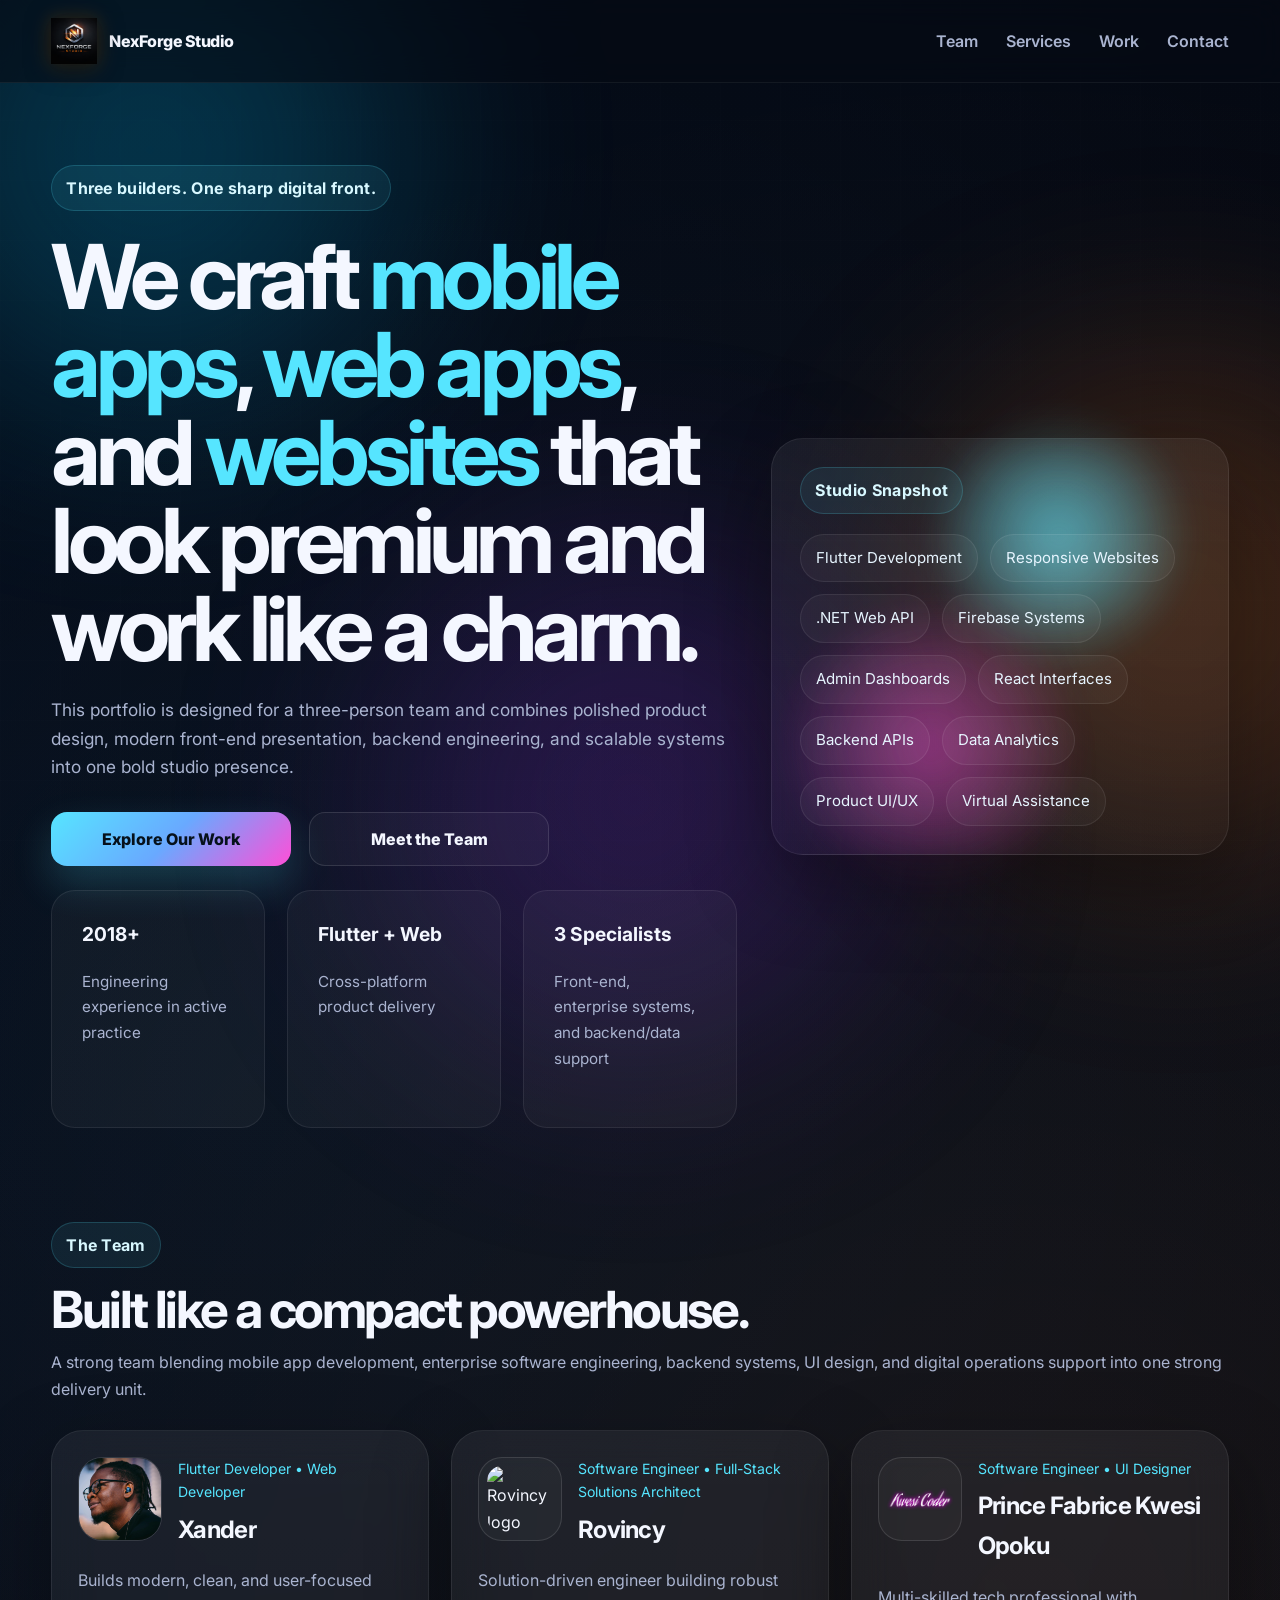
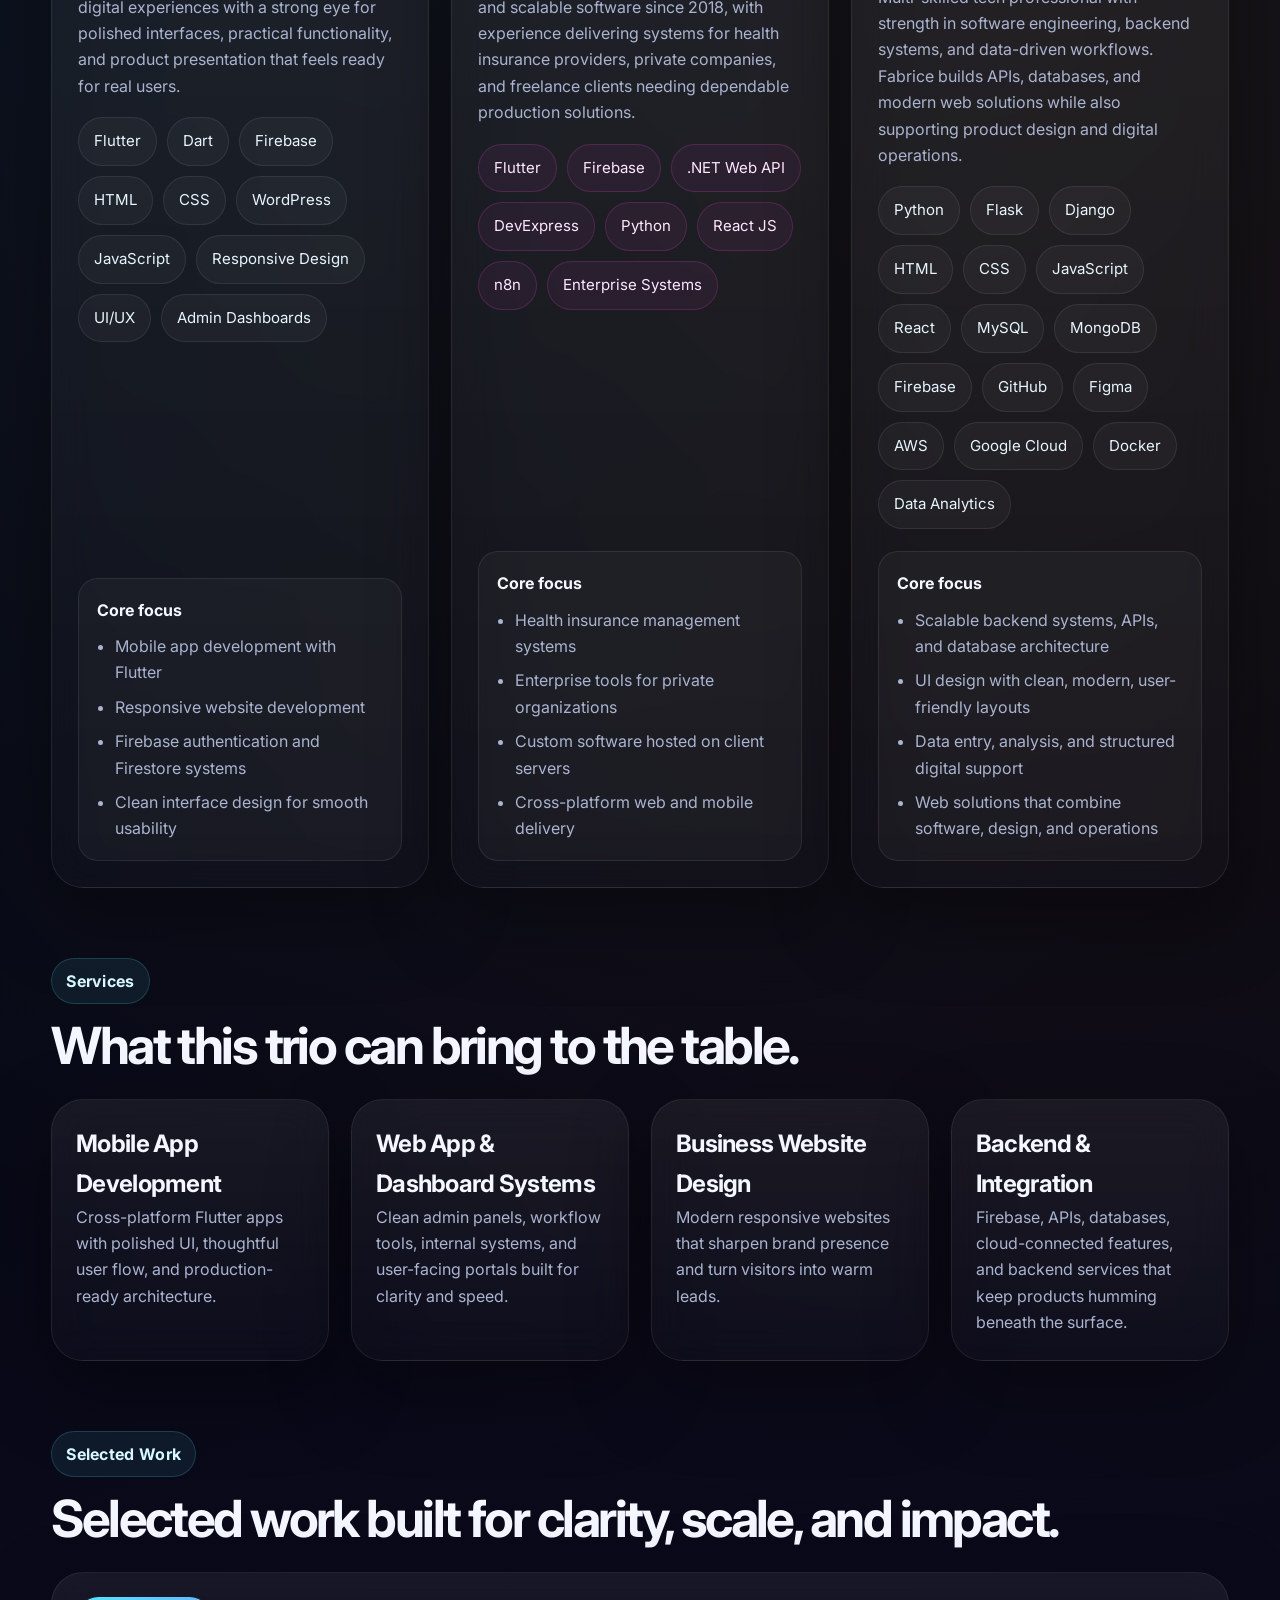
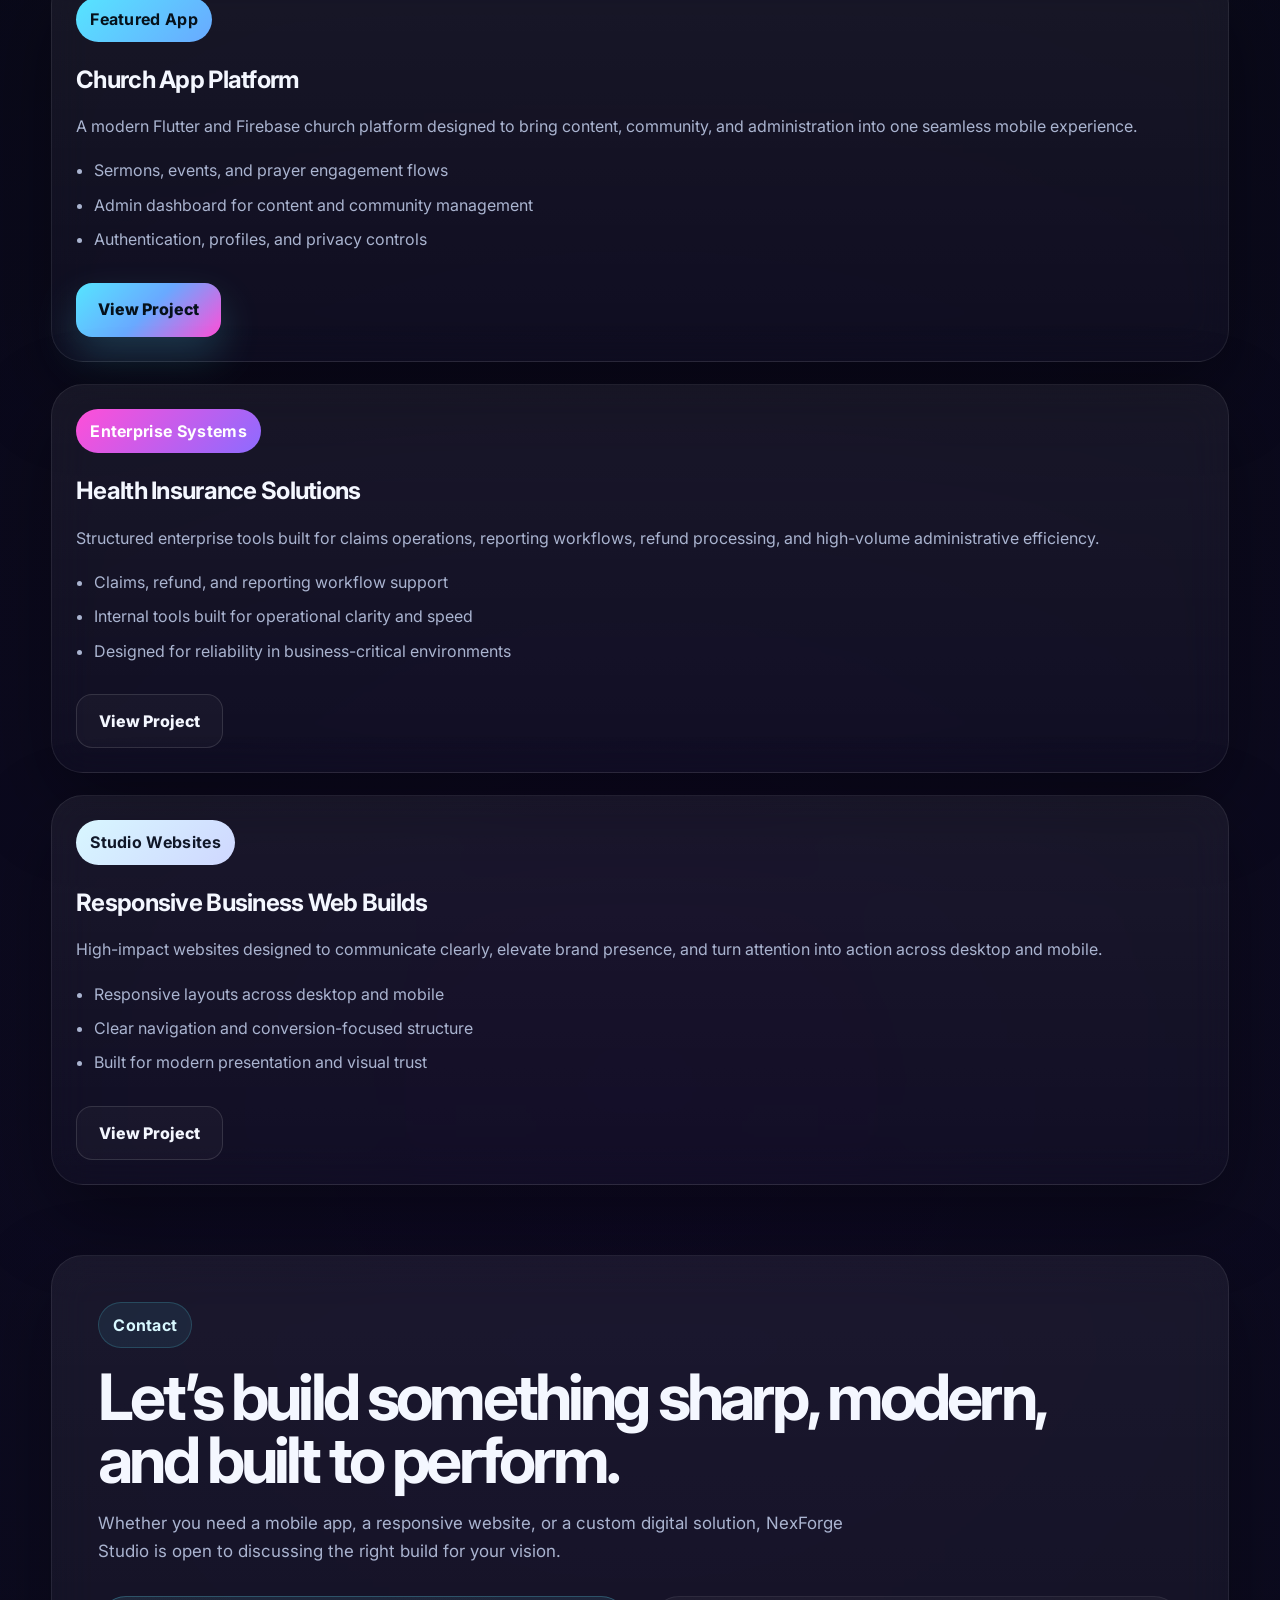
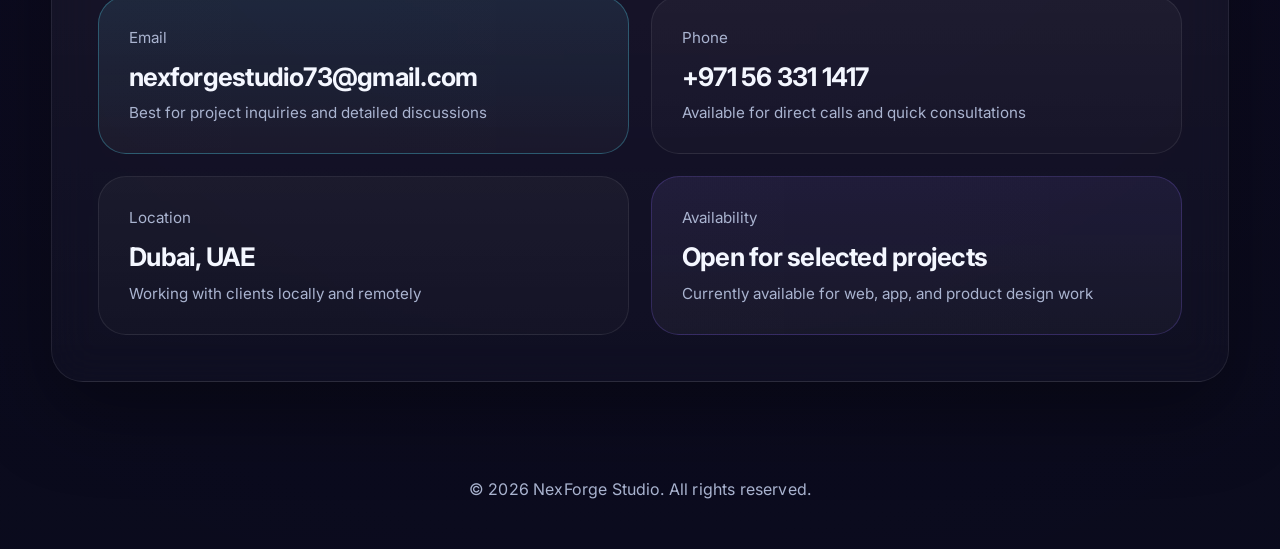
==== index.html @ 6024084e "first commit" ====
<!DOCTYPE html>
<html lang="en">
<head>
  <meta charset="UTF-8" />
  <meta name="viewport" content="width=device-width, initial-scale=1.0" />
  <title>NexForge | Digital Product Team</title>
  <link rel="preconnect" href="https://fonts.googleapis.com">
  <link rel="preconnect" href="https://fonts.gstatic.com" crossorigin>
  <link href="https://fonts.googleapis.com/css2?family=Inter:wght@400;500;600;700;800;900&display=swap" rel="stylesheet">
  <link rel="stylesheet" href="styles.css" />
</head>
<body>
  <div class="bg-orb orb-1"></div>
  <div class="bg-orb orb-2"></div>
  <div class="bg-orb orb-3"></div>
  <div class="page-noise"></div>

  <header class="site-header">
    <div class="container nav-wrap">
      <a href="index.html#top" class="brand">
        <img src="assets/logo.png" alt="NexForge Studio Logo" class="brand-logo" />
        <span class="brand-text">NexForge Studio</span>
      </a>

      <nav class="nav">
        <a href="#team">Team</a>
        <a href="#services">Services</a>
        <a href="#work">Work</a>
        <a href="#contact">Contact</a>
      </nav>
    </div>
  </header>

  <main id="top">
    <section class="hero">
      <div class="container hero-grid">
        <div class="hero-copy reveal">
          <div class="eyebrow">Three builders. One sharp digital front.</div>
          <h1>We craft <span>mobile apps</span>, <span>web apps</span>, and <span>websites</span> that look premium and work like a charm.</h1>
          <p>
            This portfolio is designed for a three-person team and combines polished product design,
            modern front-end presentation, backend engineering, and scalable systems into one bold studio presence.
          </p>

          <div class="hero-actions">
            <a href="#work" class="btn btn-primary">Explore Our Work</a>
            <a href="#team" class="btn btn-secondary">Meet the Team</a>
          </div>

          <div class="hero-stats">
            <article>
              <strong>2018+</strong>
              <span>Engineering experience in active practice</span>
            </article>
            <article>
              <strong>Flutter + Web</strong>
              <span>Cross-platform product delivery</span>
            </article>
            <article>
              <strong>3 Specialists</strong>
              <span>Front-end, enterprise systems, and backend/data support</span>
            </article>
          </div>
        </div>

        <div class="hero-visual reveal delay-1">
          <div class="orb orb-a"></div>
          <div class="orb orb-b"></div>
          <div class="hero-panel glass">
            <div class="mini-tag">Studio Snapshot</div>
            <div class="stack-tiles">
              <span>Flutter Development</span>
              <span>Responsive Websites</span>
              <span>.NET Web API</span>
              <span>Firebase Systems</span>
              <span>Admin Dashboards</span>
              <span>React Interfaces</span>
              <span>Backend APIs</span>
              <span>Data Analytics</span>
              <span>Product UI/UX</span>
              <span>Virtual Assistance</span>
            </div>
          </div>
        </div>
      </div>
    </section>

    <section class="team-section" id="team">
      <div class="container section-head reveal">
        <div class="section-kicker">The Team</div>
        <h2>Built like a compact powerhouse.</h2>
        <p>
          A strong team blending mobile app development, enterprise software engineering,
          backend systems, UI design, and digital operations support into one strong delivery unit.
        </p>
      </div>

      <div class="container team-grid">
        <article class="member-card glass reveal">
          <div class="member-top">
            <img src="assets/xander.jpeg" alt="Xander" class="member-photo" />
            <div class="member-heading">
              <p class="member-role">Flutter Developer • Web Developer</p>
              <h3>Xander</h3>
            </div>
          </div>

          <p class="member-bio">
            Builds modern, clean, and user-focused digital experiences with a strong eye for polished interfaces,
            practical functionality, and product presentation that feels ready for real users.
          </p>

          <div class="skill-list">
            <span>Flutter</span>
            <span>Dart</span>
            <span>Firebase</span>
            <span>HTML</span>
            <span>CSS</span>
            <span>WordPress</span>
            <span>JavaScript</span>
            <span>Responsive Design</span>
            <span>UI/UX</span>
            <span>Admin Dashboards</span>
          </div>

          <div class="member-focus">
            <strong>Core focus</strong>
            <ul>
              <li>Mobile app development with Flutter</li>
              <li>Responsive website development</li>
              <li>Firebase authentication and Firestore systems</li>
              <li>Clean interface design for smooth usability</li>
            </ul>
          </div>
        </article>

        <article class="member-card glass reveal delay-1">
          <div class="member-top">
            <img src="assets/rovincy-logo.png" alt="Rovincy logo" class="member-photo member-logo" />
            <div class="member-heading">
              <p class="member-role">Software Engineer • Full-Stack Solutions Architect</p>
              <h3>Rovincy</h3>
            </div>
          </div>

          <p class="member-bio">
            Solution-driven engineer building robust and scalable software since 2018, with experience delivering systems
            for health insurance providers, private companies, and freelance clients needing dependable production solutions.
          </p>

          <div class="skill-list accent-two">
            <span>Flutter</span>
            <span>Firebase</span>
            <span>.NET Web API</span>
            <span>DevExpress</span>
            <span>Python</span>
            <span>React JS</span>
            <span>n8n</span>
            <span>Enterprise Systems</span>
          </div>

          <div class="member-focus">
            <strong>Core focus</strong>
            <ul>
              <li>Health insurance management systems</li>
              <li>Enterprise tools for private organizations</li>
              <li>Custom software hosted on client servers</li>
              <li>Cross-platform web and mobile delivery</li>
            </ul>
          </div>
        </article>

        <article class="member-card glass reveal delay-2">
          <div class="member-top">
            <img src="assets/fabrice-logo.png" alt="KwesiCoder logo" class="member-photo member-logo" />
            <div class="member-heading">
              <p class="member-role">Software Engineer • UI Designer</p>
              <h3>Prince Fabrice Kwesi Opoku</h3>
            </div>
          </div>

          <p class="member-bio">
            Multi-skilled tech professional with strength in software engineering, backend systems, and data-driven workflows.
            Fabrice builds APIs, databases, and modern web solutions while also supporting product design and digital operations.
          </p>

          <div class="skill-list">
            <span>Python</span>
            <span>Flask</span>
            <span>Django</span>
            <span>HTML</span>
            <span>CSS</span>
            <span>JavaScript</span>
            <span>React</span>
            <span>MySQL</span>
            <span>MongoDB</span>
            <span>Firebase</span>
            <span>GitHub</span>
            <span>Figma</span>
            <span>AWS</span>
            <span>Google Cloud</span>
            <span>Docker</span>
            <span>Data Analytics</span>
          </div>

          <div class="member-focus">
            <strong>Core focus</strong>
            <ul>
              <li>Scalable backend systems, APIs, and database architecture</li>
              <li>UI design with clean, modern, user-friendly layouts</li>
              <li>Data entry, analysis, and structured digital support</li>
              <li>Web solutions that combine software, design, and operations</li>
            </ul>
          </div>
        </article>
      </div>
    </section>

    <section class="services-section" id="services">
      <div class="container section-head reveal">
        <div class="section-kicker">Services</div>
        <h2>What this trio can bring to the table.</h2>
      </div>

      <div class="container services-grid">
        <article class="service-card glass reveal">
          <h3>Mobile App Development</h3>
          <p>Cross-platform Flutter apps with polished UI, thoughtful user flow, and production-ready architecture.</p>
        </article>

        <article class="service-card glass reveal delay-1">
          <h3>Web App & Dashboard Systems</h3>
          <p>Clean admin panels, workflow tools, internal systems, and user-facing portals built for clarity and speed.</p>
        </article>

        <article class="service-card glass reveal delay-2">
          <h3>Business Website Design</h3>
          <p>Modern responsive websites that sharpen brand presence and turn visitors into warm leads.</p>
        </article>

        <article class="service-card glass reveal">
          <h3>Backend & Integration</h3>
          <p>Firebase, APIs, databases, cloud-connected features, and backend services that keep products humming beneath the surface.</p>
        </article>
      </div>
    </section>

    <section class="work-section" id="work">
      <div class="container section-head reveal">
        <div class="section-kicker">Selected Work</div>
        <h2>Selected work built for clarity, scale, and impact.</h2>
      </div>

      <div class="container work-grid">
        <article class="project-card glass reveal">
          <div class="project-badge">Featured App</div>
          <h3>Church App Platform</h3>
          <p>
            A modern Flutter and Firebase church platform designed to bring content, community,
            and administration into one seamless mobile experience.
          </p>
          <ul>
            <li>Sermons, events, and prayer engagement flows</li>
            <li>Admin dashboard for content and community management</li>
            <li>Authentication, profiles, and privacy controls</li>
          </ul>

          <div class="project-actions">
            <a href="church-app.html" class="btn btn-primary">View Project</a>
          </div>
        </article>

        <article class="project-card glass reveal delay-1">
          <div class="project-badge alt">Enterprise Systems</div>
          <h3>Health Insurance Solutions</h3>
          <p>
            Structured enterprise tools built for claims operations, reporting workflows,
            refund processing, and high-volume administrative efficiency.
          </p>
          <ul>
            <li>Claims, refund, and reporting workflow support</li>
            <li>Internal tools built for operational clarity and speed</li>
            <li>Designed for reliability in business-critical environments</li>
          </ul>

          <div class="project-actions">
            <a href="enterprise-systems.html" class="btn btn-secondary">View Project</a>
          </div>
        </article>

        <article class="project-card glass reveal delay-2">
          <div class="project-badge soft">Studio Websites</div>
          <h3>Responsive Business Web Builds</h3>
          <p>
            High-impact websites designed to communicate clearly, elevate brand presence,
            and turn attention into action across desktop and mobile.
          </p>
          <ul>
            <li>Responsive layouts across desktop and mobile</li>
            <li>Clear navigation and conversion-focused structure</li>
            <li>Built for modern presentation and visual trust</li>
          </ul>

          <div class="project-actions">
            <a href="studio-websites.html" class="btn btn-secondary">View Project</a>
          </div>
        </article>
      </div>
    </section>

    <section class="contact-section" id="contact">
      <div class="container contact-shell glass reveal">
        <div class="contact-intro">
          <div class="section-kicker">Contact</div>
          <h2>Let’s build something sharp, modern, and built to perform.</h2>
          <p class="contact-lead">
            Whether you need a mobile app, a responsive website, or a custom digital solution,
            NexForge Studio is open to discussing the right build for your vision.
          </p>
        </div>

        <div class="contact-grid refined-contact-grid">
          <a href="mailto:nexforgestudio73@gmail.com" class="contact-card featured-contact">
            <span class="contact-label">Email</span>
            <strong>nexforgestudio73@gmail.com</strong>
            <small>Best for project inquiries and detailed discussions</small>
          </a>

          <a href="tel:+971563311417" class="contact-card">
            <span class="contact-label">Phone</span>
            <strong>+971 56 331 1417</strong>
            <small>Available for direct calls and quick consultations</small>
          </a>

          <div class="contact-card">
            <span class="contact-label">Location</span>
            <strong>Dubai, UAE</strong>
            <small>Working with clients locally and remotely</small>
          </div>

          <div class="contact-card availability-card">
            <span class="contact-label">Availability</span>
            <strong>Open for selected projects</strong>
            <small>Currently available for web, app, and product design work</small>
          </div>
        </div>
      </div>
    </section>
  </main>

  <footer class="site-footer">
    <div class="container footer-inner">
      <p>© 2026 NexForge Studio. All rights reserved.</p>
    </div>
  </footer>
</body>
</html>
---- styles.css ----
:root {
  --bg: #070b17;
  --bg-2: #0b1020;
  --text: #f4f7ff;
  --muted: #aab4d0;
  --line: rgba(255, 255, 255, 0.08);
  --glass: rgba(13, 19, 38, 0.62);
  --glass-strong: rgba(8, 13, 27, 0.84);
  --cyan: #56e5ff;
  --blue: #69a9ff;
  --violet: #8d6bff;
  --pink: #ff4fd8;
  --lime: #c9ff75;
  --shadow: 0 30px 80px rgba(0, 0, 0, 0.35);
  --radius-xl: 32px;
  --radius-lg: 24px;
  --radius-md: 18px;
  --max-width: 1200px;
}

* {
  box-sizing: border-box;
  margin: 0;
  padding: 0;
}

html {
  scroll-behavior: smooth;
}

body {
  font-family: "Inter", sans-serif;
  color: var(--text);
  background:
    radial-gradient(circle at 20% 20%, rgba(0, 140, 255, 0.08), transparent 40%),
    radial-gradient(circle at 80% 30%, rgba(255, 120, 0, 0.08), transparent 40%),
    radial-gradient(circle at 50% 80%, rgba(140, 0, 255, 0.06), transparent 50%),
    radial-gradient(circle at 15% 20%, rgba(86, 229, 255, 0.12), transparent 0 24%),
    radial-gradient(circle at 85% 10%, rgba(141, 107, 255, 0.14), transparent 0 22%),
    radial-gradient(circle at 70% 60%, rgba(255, 79, 216, 0.08), transparent 0 20%),
    linear-gradient(180deg, #05070f 0%, #070b17 100%);
  line-height: 1.65;
  overflow-x: hidden;
  position: relative;
}

body::before {
  content: "";
  position: fixed;
  inset: 0;
  background-image:
    linear-gradient(rgba(255,255,255,0.025) 1px, transparent 1px),
    linear-gradient(90deg, rgba(255,255,255,0.025) 1px, transparent 1px);
  background-size: 60px 60px;
  pointer-events: none;
  z-index: -3;
  opacity: 0.35;
}

.bg-orb {
  position: fixed;
  width: 500px;
  height: 500px;
  border-radius: 50%;
  filter: blur(120px);
  opacity: 0.22;
  z-index: -2;
  pointer-events: none;
  animation: floatOrb 12s ease-in-out infinite;
}

.orb-1 {
  top: -100px;
  left: -100px;
  background: #00c6ff;
}

.orb-2 {
  top: 40%;
  right: -150px;
  background: #ff7a18;
  animation-delay: 2s;
}

.orb-3 {
  bottom: -150px;
  left: 30%;
  background: #8a2be2;
  animation-delay: 4s;
}

.page-noise {
  position: fixed;
  inset: 0;
  pointer-events: none;
  opacity: 0.04;
  background-image:
    linear-gradient(rgba(255,255,255,0.06) 1px, transparent 1px),
    linear-gradient(90deg, rgba(255,255,255,0.04) 1px, transparent 1px);
  background-size: 110px 110px;
  mask-image: radial-gradient(circle at center, black 45%, transparent 100%);
  z-index: -1;
}

img {
  max-width: 100%;
  display: block;
}

a {
  color: inherit;
  text-decoration: none;
}

.container {
  width: min(92%, var(--max-width));
  margin: 0 auto;
}

.glass {
  background: linear-gradient(180deg, rgba(255,255,255,0.06), rgba(255,255,255,0.02));
  border: 1px solid var(--line);
  box-shadow: var(--shadow);
  backdrop-filter: blur(20px);
}

.site-header {
  position: sticky;
  top: 0;
  z-index: 100;
  background: rgba(6, 10, 20, 0.6);
  backdrop-filter: blur(16px);
  border-bottom: 1px solid rgba(255,255,255,0.06);
}

.nav-wrap {
  min-height: 82px;
  display: flex;
  align-items: center;
  justify-content: space-between;
  gap: 20px;
}

.brand {
  display: inline-flex;
  align-items: center;
  gap: 12px;
  font-weight: 800;
  letter-spacing: -0.03em;
}

.brand-logo {
  height: 46px;
  width: auto;
  object-fit: contain;
  filter:
    drop-shadow(0 4px 12px rgba(0,0,0,0.5))
    drop-shadow(0 0 8px rgba(255,140,0,0.2));
  flex-shrink: 0;
}

.brand-text {
  font-size: 1rem;
}

.nav {
  display: flex;
  gap: 28px;
  flex-wrap: wrap;
}

.nav a {
  color: var(--muted);
  font-weight: 600;
  transition: color 0.25s ease, transform 0.25s ease;
}

.nav a:hover {
  color: var(--text);
  transform: translateY(-2px);
}

.hero {
  padding: 82px 0 50px;
}

.hero-grid {
  display: grid;
  grid-template-columns: 1.2fr 0.8fr;
  gap: 34px;
  align-items: center;
}

.eyebrow,
.section-kicker,
.mini-tag,
.project-badge {
  display: inline-flex;
  align-items: center;
  gap: 10px;
  padding: 9px 14px;
  border-radius: 999px;
  font-weight: 700;
  letter-spacing: 0.02em;
}

.eyebrow,
.section-kicker,
.mini-tag {
  color: #d8f8ff;
  background: rgba(86, 229, 255, 0.08);
  border: 1px solid rgba(86, 229, 255, 0.18);
}

.hero-copy h1,
.project-page-copy h1 {
  font-size: clamp(3rem, 7vw, 6rem);
  line-height: 0.98;
  letter-spacing: -0.06em;
  margin: 22px 0 24px;
  max-width: 820px;
}

.hero-copy h1 span {
  color: var(--cyan);
}

.hero-copy p,
.section-head p,
.member-bio,
.service-card p,
.project-card p,
.contact-shell p,
.project-page-copy p {
  color: var(--muted);
}

.hero-copy p {
  max-width: 710px;
  font-size: 1.08rem;
}

.hero-actions,
.project-page-actions,
.project-actions {
  display: flex;
  gap: 14px;
  flex-wrap: wrap;
  margin: 30px 0 0;
}

.hero-actions {
  gap: 18px;
  margin: 30px 0 24px;
  align-items: center;
}

.hero-actions .btn {
  min-width: 240px;
}

.btn {
  display: inline-flex;
  align-items: center;
  justify-content: center;
  min-height: 54px;
  padding: 0 22px;
  border-radius: 16px;
  font-weight: 800;
  transition: transform 0.25s ease, box-shadow 0.25s ease, border-color 0.25s ease;
}

.btn:hover {
  transform: translateY(-3px);
}

.btn-primary {
  color: #06111b;
  background: linear-gradient(135deg, var(--cyan), var(--blue), var(--pink));
  box-shadow: 0 18px 40px rgba(86, 229, 255, 0.2);
}

.btn-secondary {
  border: 1px solid rgba(255,255,255,0.12);
  background: rgba(255,255,255,0.03);
}

.hero-stats {
  display: grid;
  grid-template-columns: repeat(3, minmax(0, 1fr));
  gap: 22px;
  margin-top: 0;
  max-width: 1020px;
}

.hero-stats article {
  min-height: 238px;
  padding: 28px 30px;
  border-radius: var(--radius-lg);
  background: rgba(255,255,255,0.035);
  border: 1px solid rgba(255,255,255,0.08);
  display: flex;
  flex-direction: column;
  justify-content: flex-start;
}

.hero-stats strong {
  display: block;
  font-size: 1.2rem;
  margin-bottom: 18px;
}

.hero-stats span {
  color: var(--muted);
  font-size: 0.95rem;
  line-height: 1.7;
  max-width: 18ch;
}

.hero-visual {
  position: relative;
  min-height: 520px;
  display: grid;
  align-items: center;
}

.hero-panel {
  position: relative;
  z-index: 2;
  border-radius: var(--radius-xl);
  padding: 28px;
}

.stack-tiles {
  display: flex;
  flex-wrap: wrap;
  gap: 12px;
  margin-top: 20px;
}

.stack-tiles span,
.skill-list span {
  padding: 11px 15px;
  border-radius: 999px;
  border: 1px solid rgba(255,255,255,0.08);
  background: rgba(255,255,255,0.04);
  color: #e7f5ff;
  font-size: 0.94rem;
}

.orb {
  position: absolute;
  border-radius: 50%;
  filter: blur(14px);
}

.orb-a {
  width: 260px;
  height: 260px;
  background: radial-gradient(circle, rgba(86,229,255,0.42), transparent 70%);
  top: 20px;
  right: 40px;
}

.orb-b {
  width: 300px;
  height: 300px;
  background: radial-gradient(circle, rgba(255,79,216,0.28), transparent 70%);
  bottom: 10px;
  left: 10px;
}

section {
  padding: 44px 0 26px;
}

.section-head {
  margin-bottom: 28px;
}

.section-head h2,
.contact-shell h2 {
  font-size: clamp(2rem, 4vw, 3.3rem);
  line-height: 1;
  letter-spacing: -0.05em;
  margin: 16px 0 14px;
}

.team-grid,
.services-grid,
.work-grid {
  display: grid;
  gap: 22px;
}

.team-grid {
  grid-template-columns: repeat(3, minmax(0, 1fr));
  align-items: stretch;
}

.member-card,
.service-card,
.project-card,
.contact-shell {
  border-radius: var(--radius-xl);
}

.member-card {
  padding: 26px;
  display: flex;
  flex-direction: column;
  height: 100%;
  min-height: 760px;
}

.member-top {
  display: flex;
  align-items: flex-start;
  gap: 16px;
  margin-bottom: 18px;
}

.member-heading {
  min-width: 0;
}

.member-photo {
  width: 84px;
  height: 84px;
  border-radius: 24px;
  object-fit: cover;
  border: 1px solid rgba(255,255,255,0.12);
  flex-shrink: 0;
}

.member-logo {
  background: rgba(255,255,255,0.03);
  padding: 8px;
  object-fit: contain;
}

.member-role {
  color: var(--cyan);
  font-size: 0.88rem;
  margin-bottom: 6px;
}

.member-card h3,
.service-card h3,
.project-card h3 {
  font-size: 1.5rem;
  letter-spacing: -0.03em;
}

.member-bio {
  color: var(--muted);
  margin-bottom: 18px;
}

.skill-list {
  display: flex;
  flex-wrap: wrap;
  gap: 10px;
  margin: 0 0 22px;
}

.accent-two span {
  color: #ffe7ff;
  border-color: rgba(255,79,216,0.18);
  background: rgba(255,79,216,0.06);
}

.member-focus {
  margin-top: auto;
  padding: 18px;
  border-radius: 20px;
  background: rgba(255,255,255,0.035);
  border: 1px solid rgba(255,255,255,0.08);
}

.member-focus strong {
  display: block;
  margin-bottom: 10px;
}

.member-focus ul,
.project-card ul {
  padding-left: 18px;
  color: var(--muted);
}

.member-focus li + li,
.project-card li + li {
  margin-top: 8px;
}

.services-grid {
  grid-template-columns: repeat(4, minmax(0, 1fr));
}

.service-card,
.project-card {
  padding: 24px;
}

.project-badge {
  color: #06111b;
  background: linear-gradient(135deg, var(--cyan), var(--blue));
  margin-bottom: 18px;
}

.project-badge.alt {
  background: linear-gradient(135deg, var(--pink), var(--violet));
  color: white;
}

.project-badge.soft {
  background: linear-gradient(135deg, #d8f7ff, #cfd7ff);
  color: #101728;
}

.project-card p {
  margin: 14px 0 18px;
}

.project-page-hero {
  padding: 90px 0 20px;
}

.project-page-shell {
  display: block;
}

.project-page-copy {
  max-width: 860px;
}

.project-page-copy h1 {
  font-size: clamp(2.6rem, 6vw, 5rem);
}

.project-gallery-section {
  padding-bottom: 70px;
}

.project-gallery {
  margin-top: 26px;
  display: grid;
  gap: 24px;
  align-items: start;
}

.mobile-gallery {
  grid-template-columns: repeat(auto-fit, minmax(220px, 1fr));
}

.phone-frame {
  position: relative;
  width: 100%;
  max-width: 220px;
  aspect-ratio: 9 / 19;
  margin: 0 auto;
  overflow: hidden;
  border-radius: 28px;
  background: #0f1728;
  border: 2px solid rgba(255,255,255,0.14);
  box-shadow:
    0 18px 40px rgba(0, 0, 0, 0.35),
    inset 0 0 0 1px rgba(255,255,255,0.04);
}

.phone-frame::before {
  content: "";
  position: absolute;
  top: 10px;
  left: 50%;
  transform: translateX(-50%);
  width: 34%;
  height: 18px;
  border-radius: 999px;
  background: rgba(255,255,255,0.16);
  z-index: 3;
}

.phone-frame::after {
  content: "";
  position: absolute;
  inset: 0;
  border-radius: 28px;
  box-shadow: inset 0 0 0 1px rgba(255,255,255,0.05);
  pointer-events: none;
}

.phone-frame img {
  width: 100%;
  height: 100%;
  object-fit: cover;
  display: block;
}

.website-gallery {
  grid-template-columns: repeat(auto-fit, minmax(420px, 1fr));
}

.website-shot {
  position: relative;
  overflow: hidden;
  border-radius: 18px;
  background: rgba(255,255,255,0.03);
  border: 1px solid rgba(255,255,255,0.08);
  box-shadow: 0 18px 40px rgba(0, 0, 0, 0.28);
}

.website-shot::before {
  content: "";
  display: block;
  height: 14px;
  background: linear-gradient(90deg, rgba(255,255,255,0.06), rgba(255,255,255,0.02));
  border-bottom: 1px solid rgba(255,255,255,0.06);
}

.website-shot img {
  width: 100%;
  height: auto;
  display: block;
}

.gallery-item {
  transition: transform 0.3s ease, box-shadow 0.3s ease, border-color 0.3s ease;
}

.gallery-item:hover {
  transform: translateY(-8px);
}

.phone-frame:hover {
  box-shadow:
    0 24px 50px rgba(0, 0, 0, 0.4),
    inset 0 0 0 1px rgba(255,255,255,0.05);
}

.website-shot:hover {
  border-color: rgba(86,229,255,0.22);
  box-shadow: 0 24px 50px rgba(0, 0, 0, 0.35);
}

.gallery-item span {
  position: absolute;
  left: 12px;
  bottom: 12px;
  padding: 7px 12px;
  font-size: 0.88rem;
  font-weight: 700;
  color: #ffffff;
  background: rgba(7, 11, 23, 0.72);
  backdrop-filter: blur(8px);
  border-radius: 999px;
  z-index: 4;
}

.contact-section {
  padding-bottom: 60px;
}

.contact-shell {
  padding: 46px;
  border-radius: var(--radius-xl);
}

.contact-intro {
  max-width: 980px;
  margin-bottom: 30px;
}

.contact-intro h2 {
  font-size: clamp(2.4rem, 5vw, 4.6rem);
  line-height: 0.98;
  letter-spacing: -0.06em;
  margin: 18px 0 18px;
}

.contact-lead {
  max-width: 760px;
  color: var(--muted);
  font-size: 1.06rem;
}

.contact-grid.refined-contact-grid {
  margin-top: 18px;
  display: grid;
  grid-template-columns: repeat(2, minmax(0, 1fr));
  gap: 22px;
}

.contact-card {
  padding: 28px 30px;
  border-radius: 28px;
  background: linear-gradient(180deg, rgba(255,255,255,0.04), rgba(255,255,255,0.02));
  border: 1px solid rgba(255,255,255,0.08);
  transition: transform 0.25s ease, border-color 0.25s ease, box-shadow 0.25s ease;
  min-height: 150px;
  display: flex;
  flex-direction: column;
  justify-content: center;
}

.contact-card:hover {
  transform: translateY(-4px);
  border-color: rgba(86,229,255,0.24);
  box-shadow: 0 18px 36px rgba(0, 0, 0, 0.22);
}

.contact-label {
  display: block;
  color: var(--muted);
  font-size: 0.95rem;
  margin-bottom: 12px;
}

.contact-card strong {
  display: block;
  font-size: clamp(1.25rem, 2vw, 1.9rem);
  line-height: 1.15;
  letter-spacing: -0.03em;
  margin-bottom: 10px;
  color: var(--text);
}

.contact-card small {
  color: var(--muted);
  font-size: 0.95rem;
  line-height: 1.6;
}

.featured-contact {
  border-color: rgba(86,229,255,0.28);
  background:
    linear-gradient(180deg, rgba(86,229,255,0.08), rgba(255,255,255,0.02)),
    linear-gradient(90deg, rgba(255,255,255,0.02), rgba(255,255,255,0.01));
}

.availability-card {
  border-color: rgba(141,107,255,0.22);
  background:
    linear-gradient(180deg, rgba(141,107,255,0.08), rgba(255,255,255,0.02)),
    linear-gradient(90deg, rgba(255,255,255,0.02), rgba(255,255,255,0.01));
}

.site-footer {
  padding: 34px 0 46px;
}

.footer-inner {
  display: flex;
  justify-content: center;
  align-items: center;
  text-align: center;
}

.footer-inner p {
  color: var(--muted);
  font-size: 1rem;
  letter-spacing: 0.01em;
}

.reveal {
  animation: fadeUp 0.8s ease both;
}

.delay-1 { animation-delay: 0.12s; }
.delay-2 { animation-delay: 0.24s; }

@keyframes fadeUp {
  from {
    opacity: 0;
    transform: translateY(26px);
  }
  to {
    opacity: 1;
    transform: translateY(0);
  }
}

@keyframes floatOrb {
  0% { transform: translateY(0px); }
  50% { transform: translateY(30px); }
  100% { transform: translateY(0px); }
}

@media (max-width: 1100px) {
  .team-grid {
    grid-template-columns: 1fr 1fr;
  }

  .services-grid {
    grid-template-columns: 1fr 1fr;
  }

  .hero-grid {
    grid-template-columns: 1fr;
    display: grid;
  }

  .hero-visual {
    min-height: 420px;
  }

  .website-gallery {
    grid-template-columns: 1fr;
  }

  .mobile-gallery {
    grid-template-columns: repeat(2, minmax(0, 1fr));
  }
}

@media (max-width: 760px) {
  .nav-wrap {
    padding: 16px 0;
    align-items: flex-start;
    flex-direction: column;
  }

  .nav {
    gap: 16px;
  }

  .brand {
    gap: 10px;
  }

  .brand-logo {
    height: 40px;
  }

  .brand-text {
    font-size: 0.95rem;
  }

  .hero {
    padding-top: 50px;
  }

  .hero-stats,
  .team-grid,
  .services-grid,
  .work-grid,
  .contact-grid,
  .website-gallery,
  .mobile-gallery {
    grid-template-columns: 1fr;
  }

  .hero-copy h1,
  .project-page-copy h1 {
    font-size: clamp(2.5rem, 13vw, 4rem);
  }

  .hero-actions .btn {
    min-width: 100%;
  }

  .hero-stats {
    gap: 16px;
  }

  .hero-stats article {
    min-height: auto;
    padding: 22px;
  }

  .member-top {
    align-items: flex-start;
  }

  .member-photo {
    width: 72px;
    height: 72px;
  }

  .contact-shell,
  .member-card,
  .project-card,
  .service-card {
    padding: 22px;
  }

  .contact-grid.refined-contact-grid {
    grid-template-columns: 1fr;
  }

  .contact-card {
    min-height: auto;
    padding: 24px;
  }

  .contact-intro h2 {
    font-size: clamp(2.2rem, 12vw, 3.4rem);
  }

  .phone-frame {
    max-width: 260px;
  }

  .member-card {
    min-height: auto;
  }

  .site-footer {
    padding: 28px 0 36px;
  }

  .footer-inner p {
    font-size: 0.95rem;
  }

  .bg-orb {
    width: 320px;
    height: 320px;
    filter: blur(90px);
    opacity: 0.18;
  }

  body::before {
    background-size: 42px 42px;
    opacity: 0.22;
  }
}
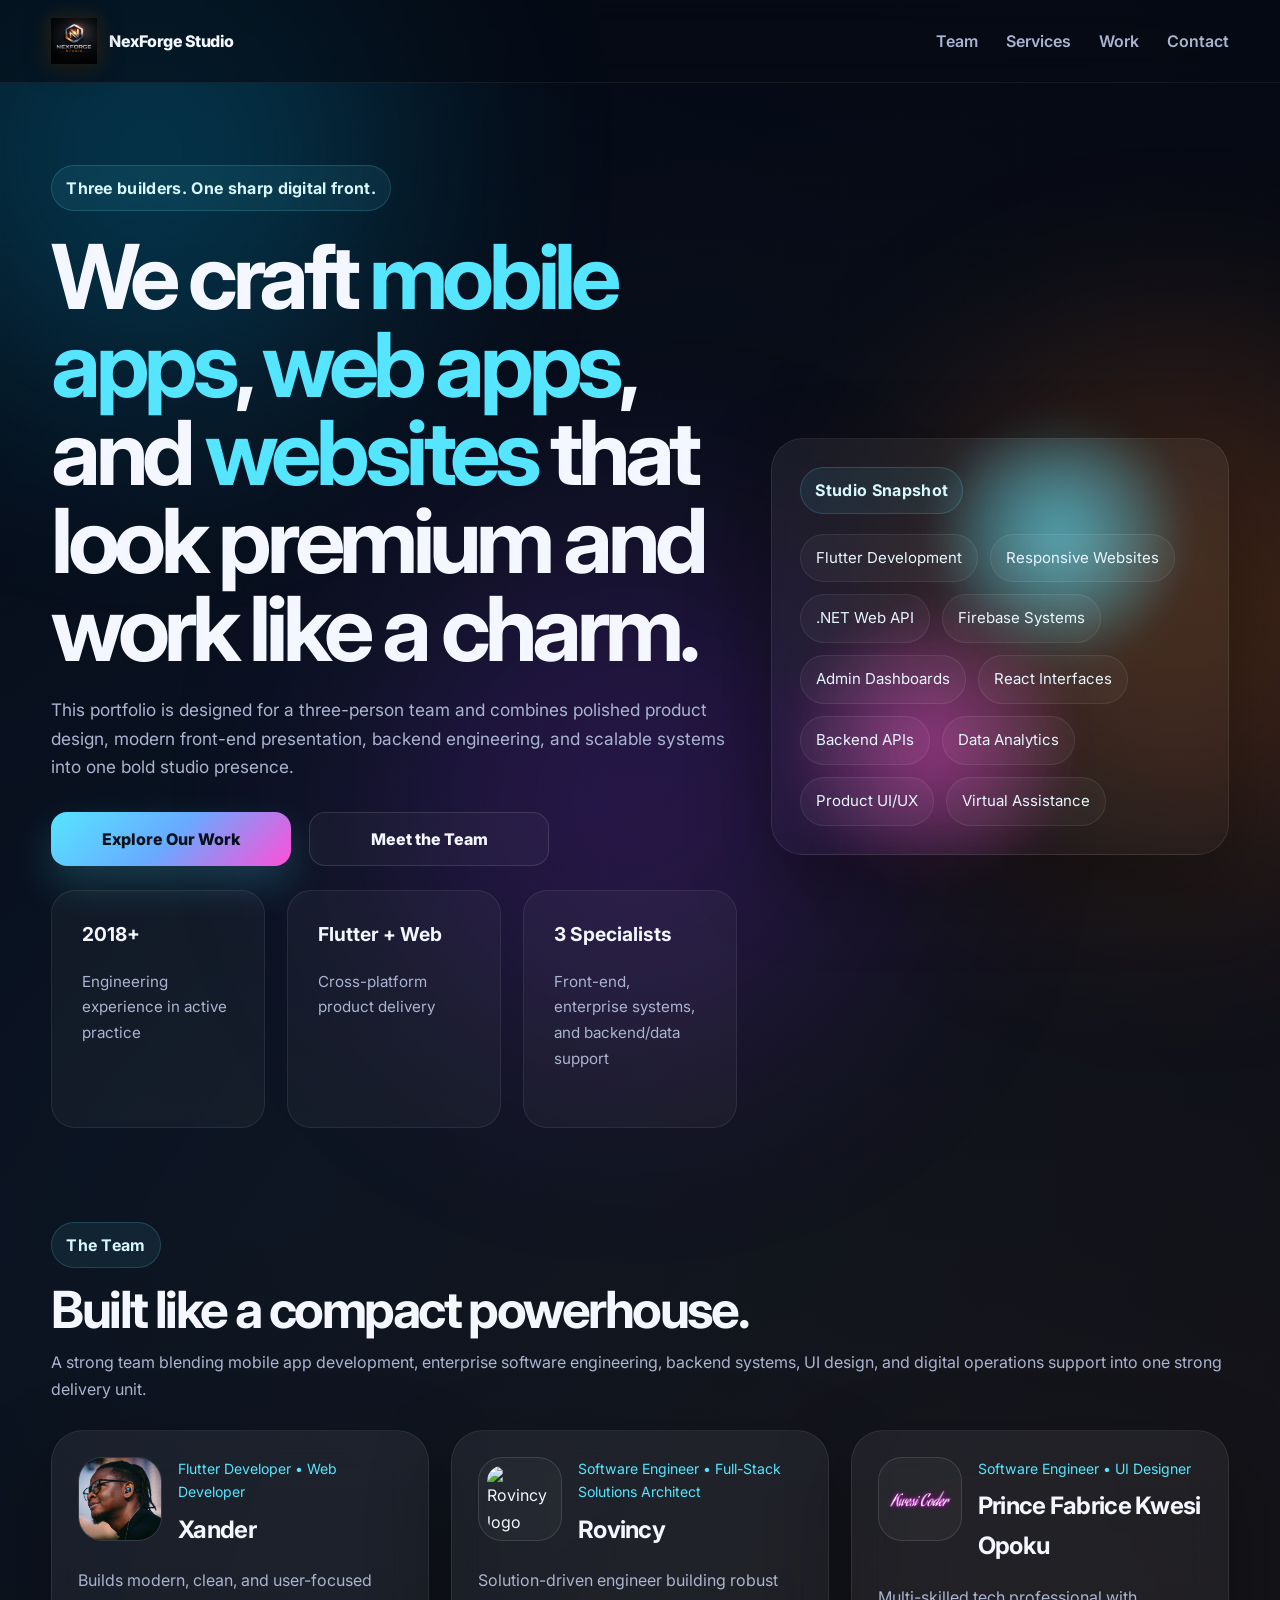
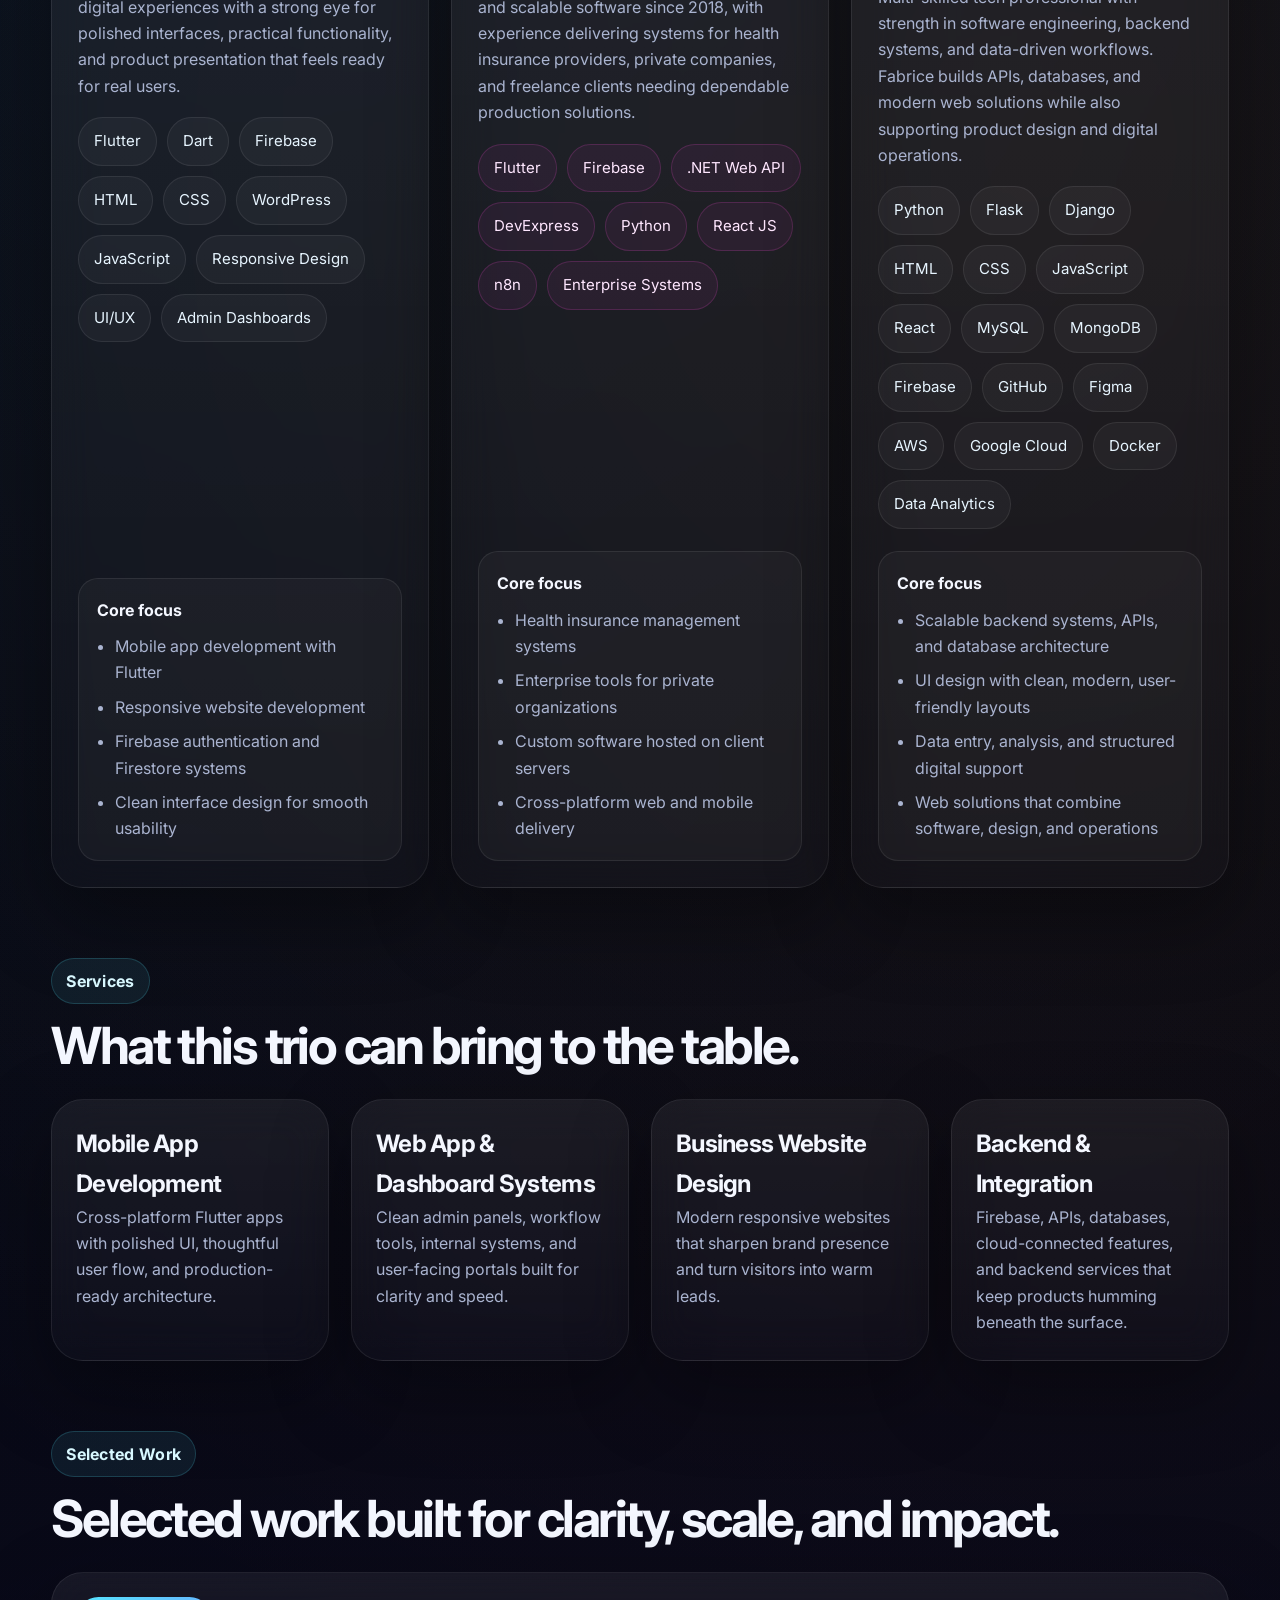
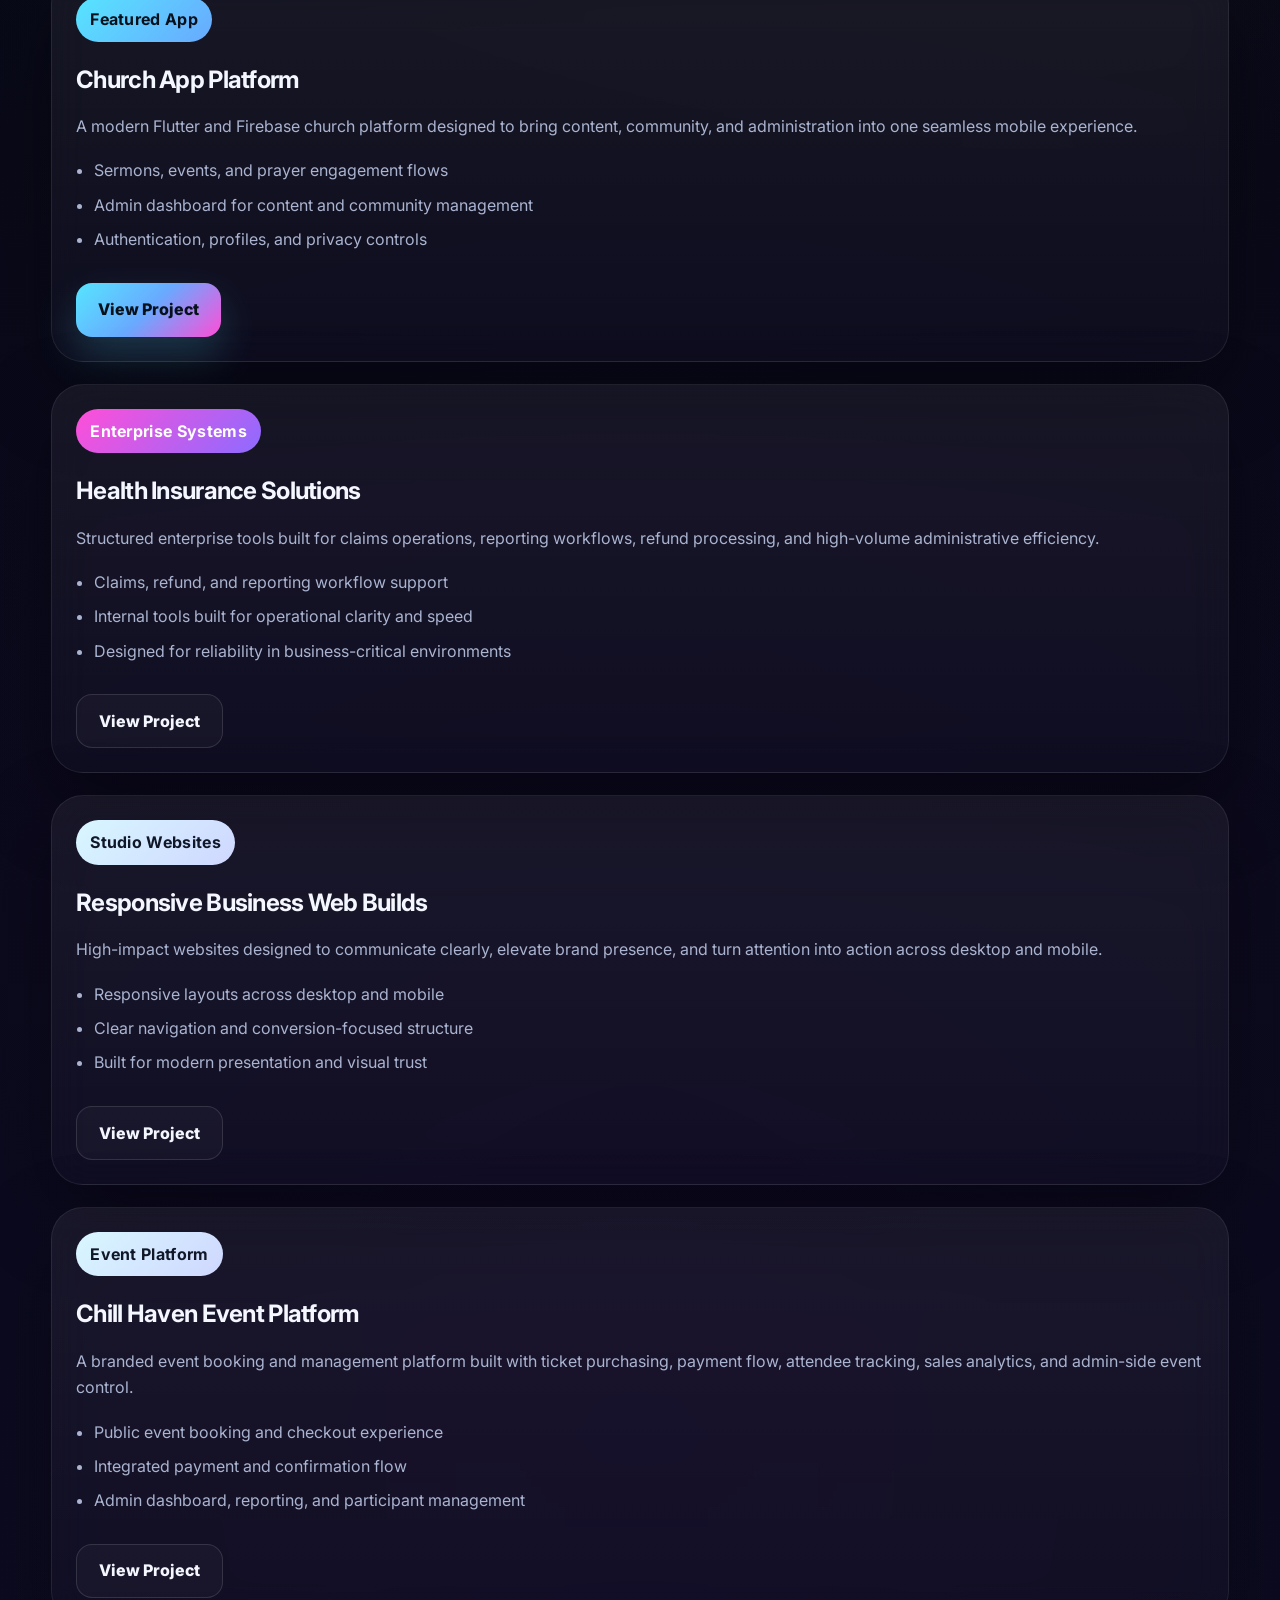
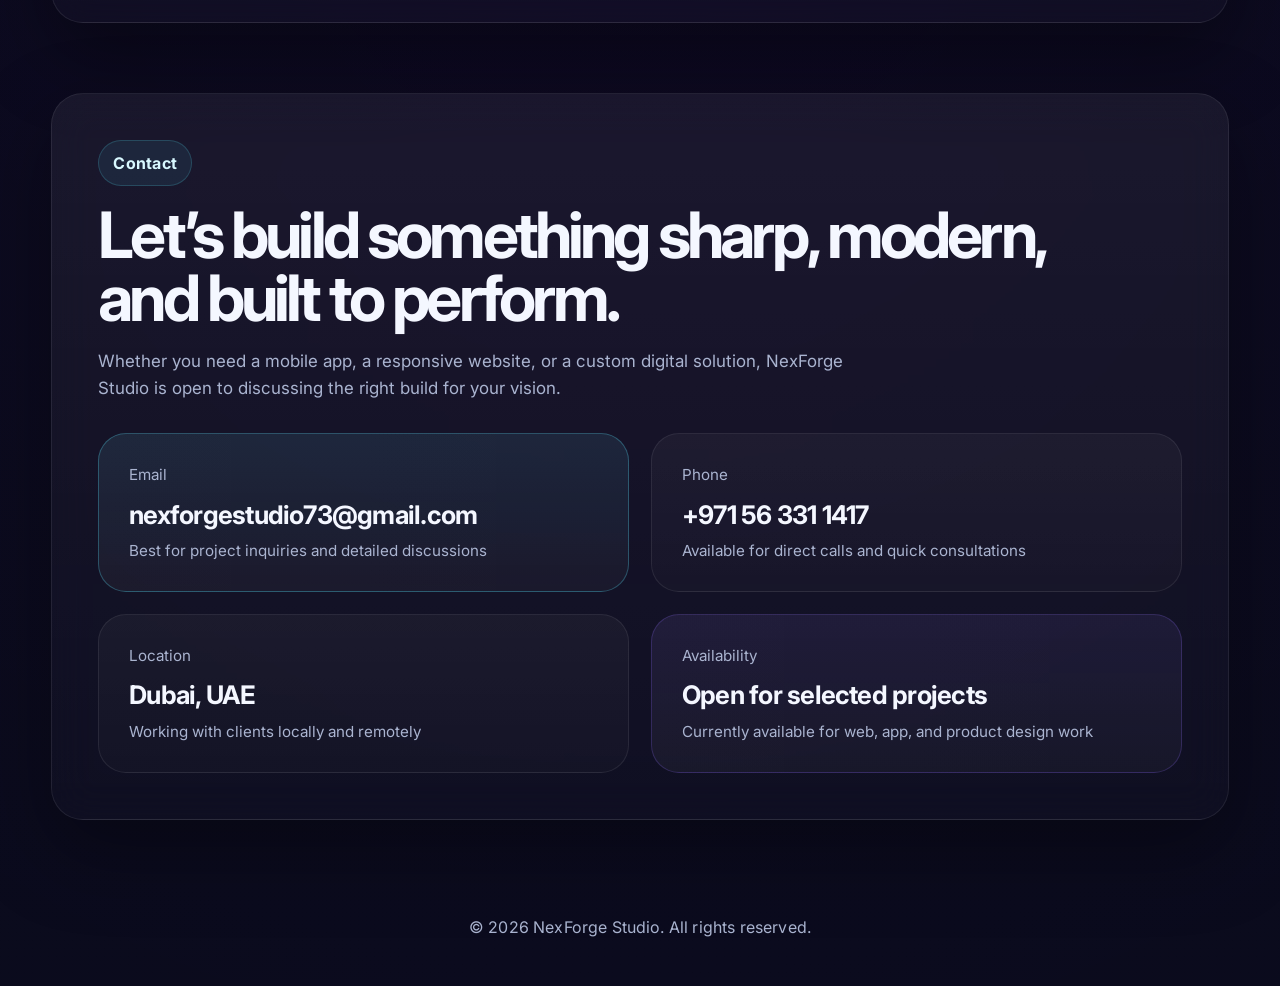
==== commit 73b82744: "Update index.html" ====
--- a/index.html
+++ b/index.html
@@ -305,6 +305,24 @@
             <a href="studio-websites.html" class="btn btn-secondary">View Project</a>
           </div>
         </article>
+
+        <article class="project-card glass reveal">
+          <div class="project-badge soft">Event Platform</div>
+          <h3>Chill Haven Event Platform</h3>
+          <p>
+            A branded event booking and management platform built with ticket purchasing,
+            payment flow, attendee tracking, sales analytics, and admin-side event control.
+          </p>
+          <ul>
+            <li>Public event booking and checkout experience</li>
+            <li>Integrated payment and confirmation flow</li>
+            <li>Admin dashboard, reporting, and participant management</li>
+          </ul>
+
+          <div class="project-actions">
+            <a href="chill-haven-project.html" class="btn btn-secondary">View Project</a>
+          </div>
+        </article>
       </div>
     </section>
 
@@ -354,4 +372,4 @@
     </div>
   </footer>
 </body>
-</html>+</html>
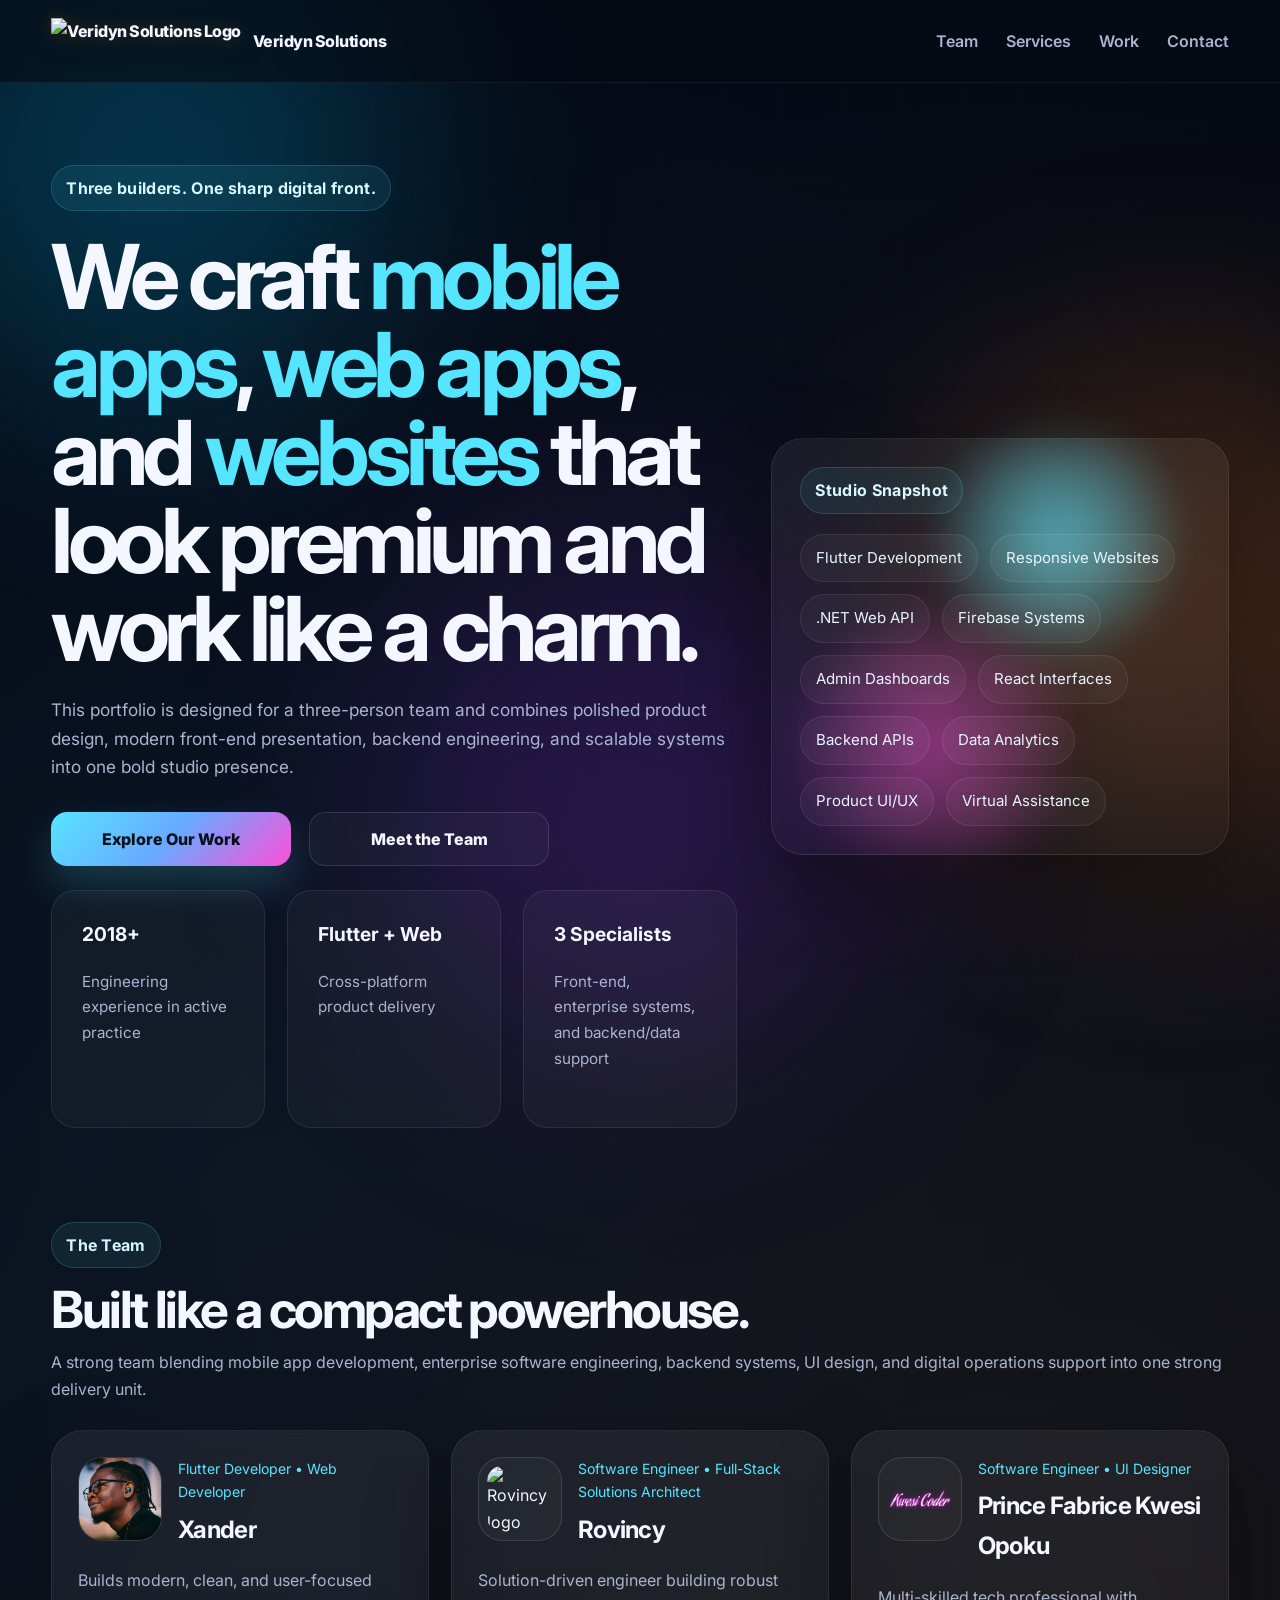
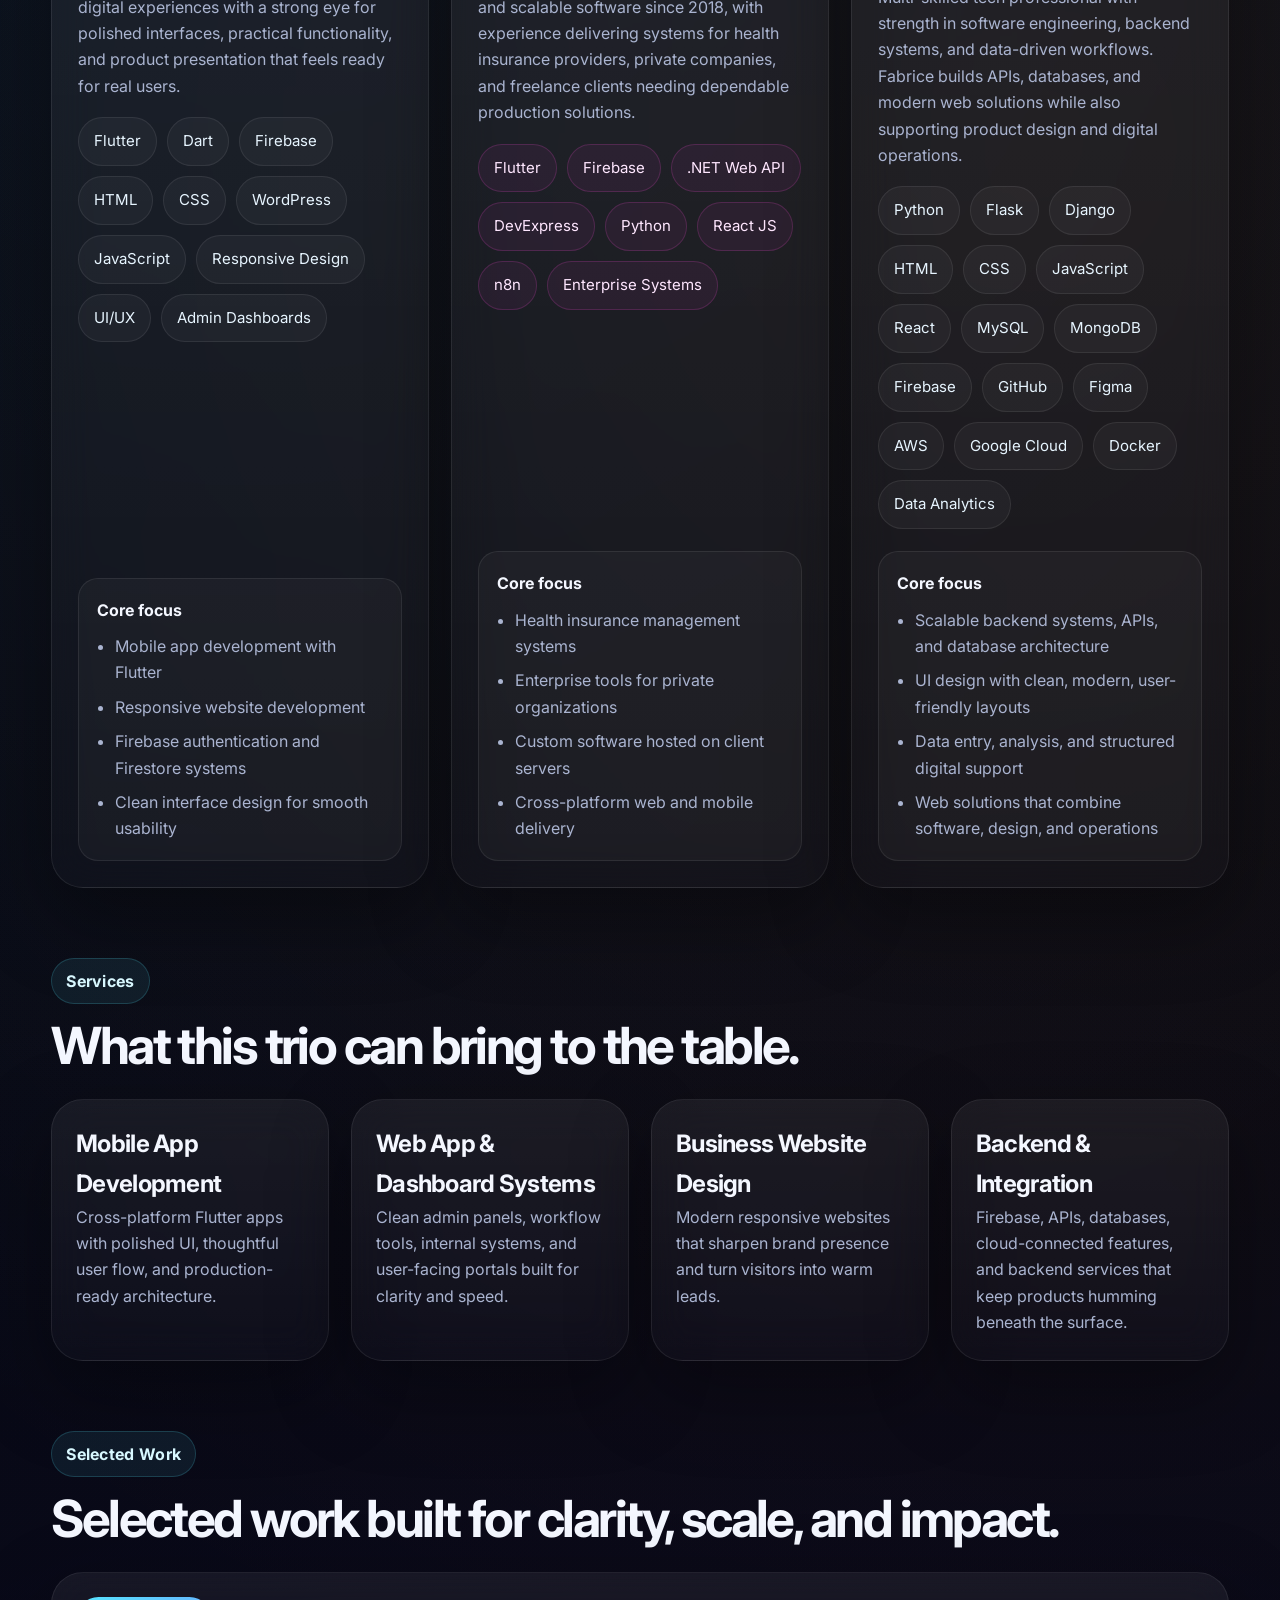
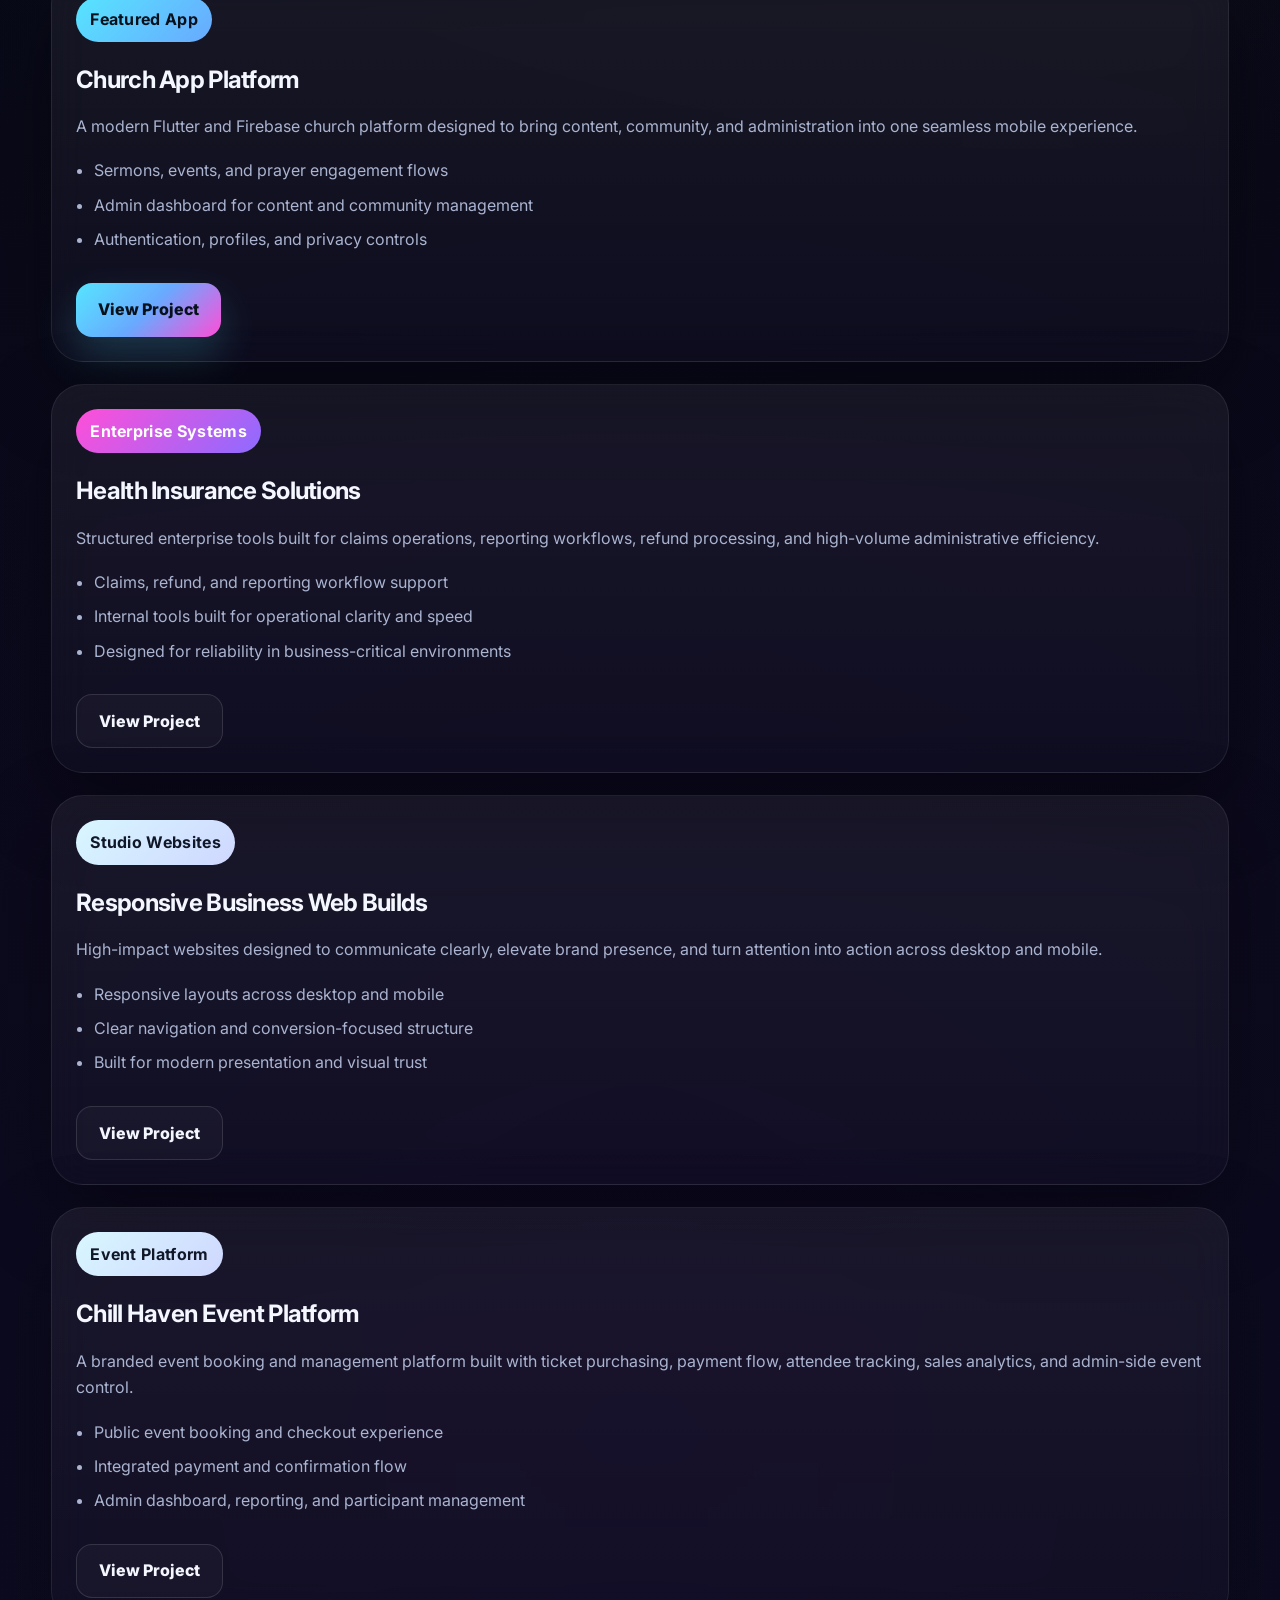
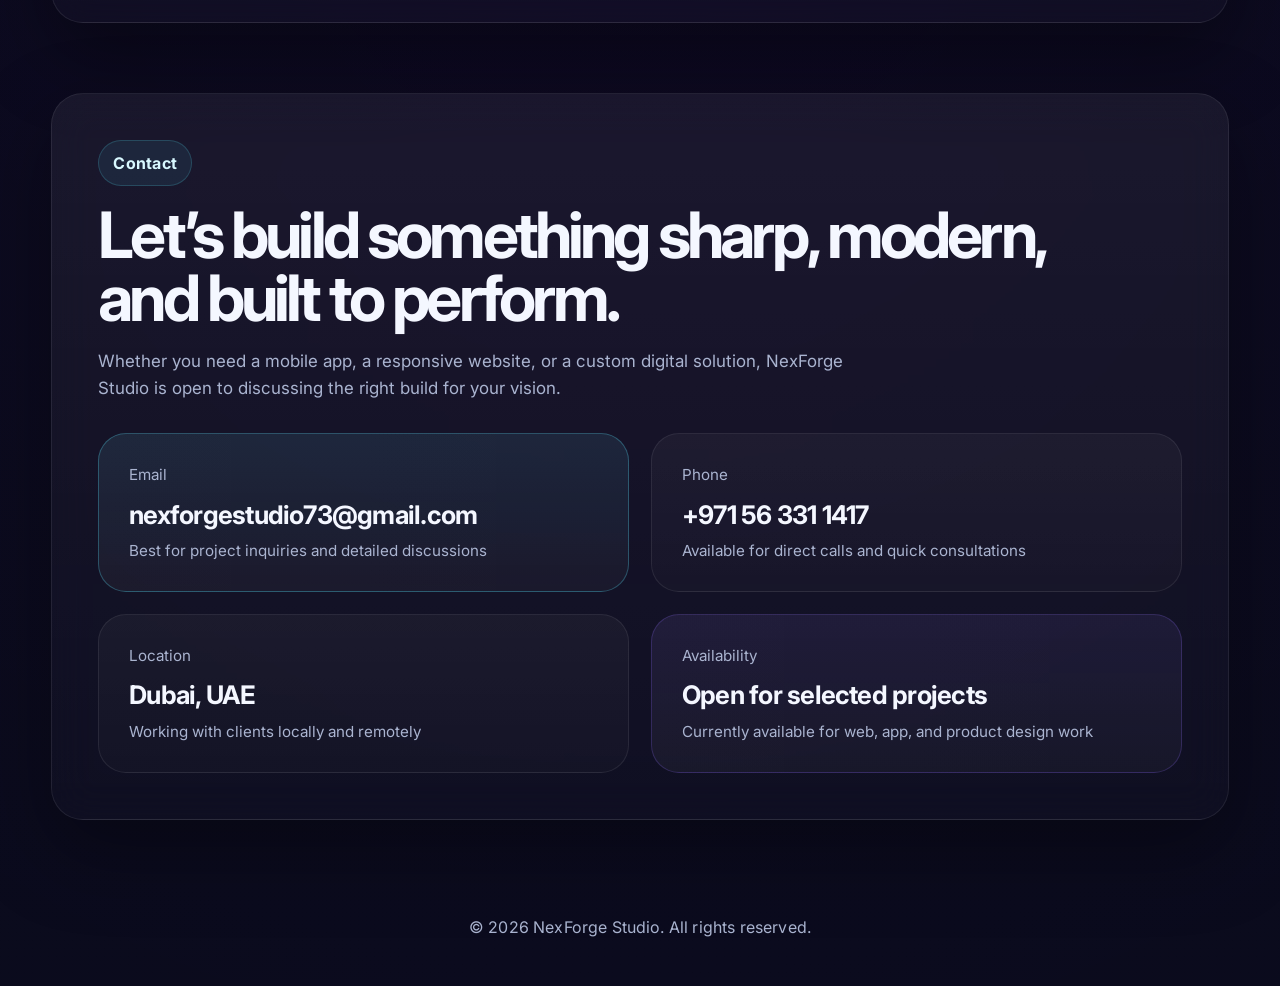
==== commit dd058861: "Update index.html" ====
--- a/index.html
+++ b/index.html
@@ -18,8 +18,8 @@
   <header class="site-header">
     <div class="container nav-wrap">
       <a href="index.html#top" class="brand">
-        <img src="assets/logo.png" alt="NexForge Studio Logo" class="brand-logo" />
-        <span class="brand-text">NexForge Studio</span>
+        <img src="assets/Veridyn Solutions logo.png" alt="Veridyn Solutions Logo" class="brand-logo" />
+        <span class="brand-text">Veridyn Solutions</span>
       </a>
 
       <nav class="nav">
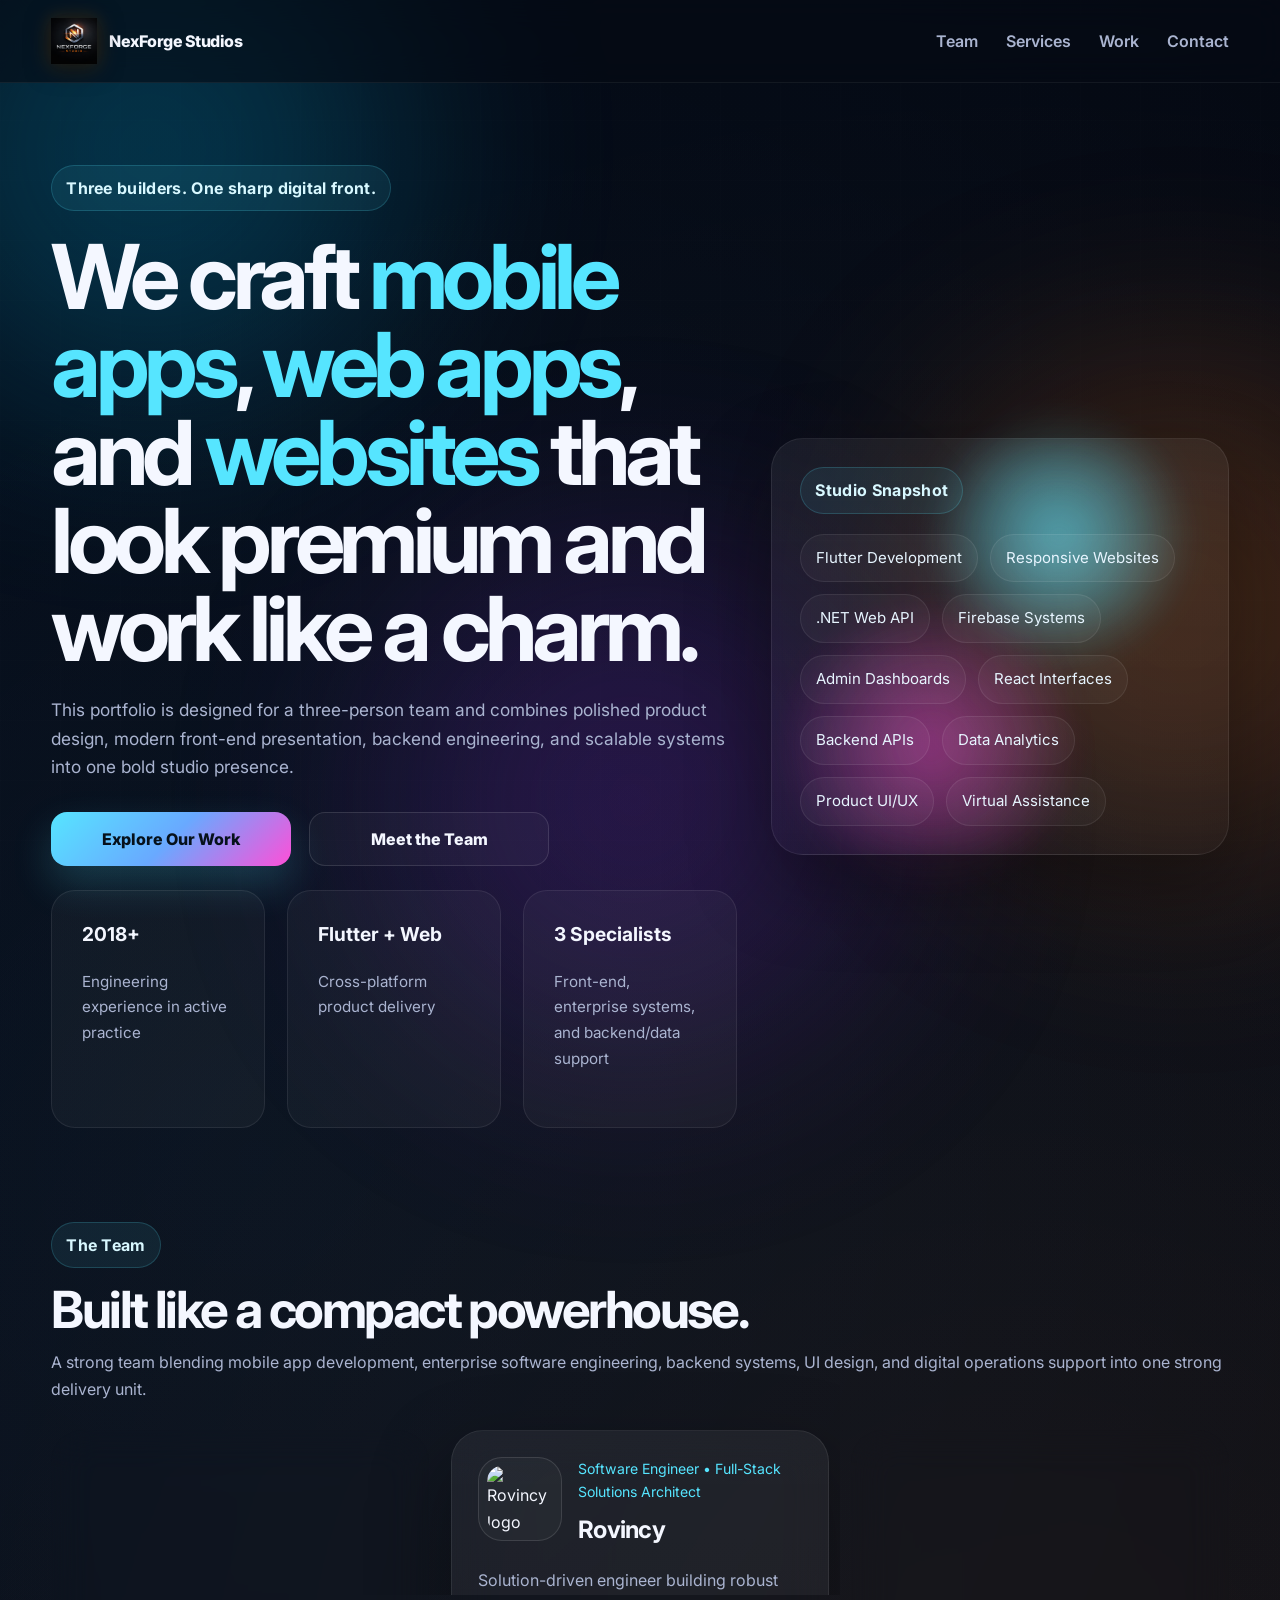
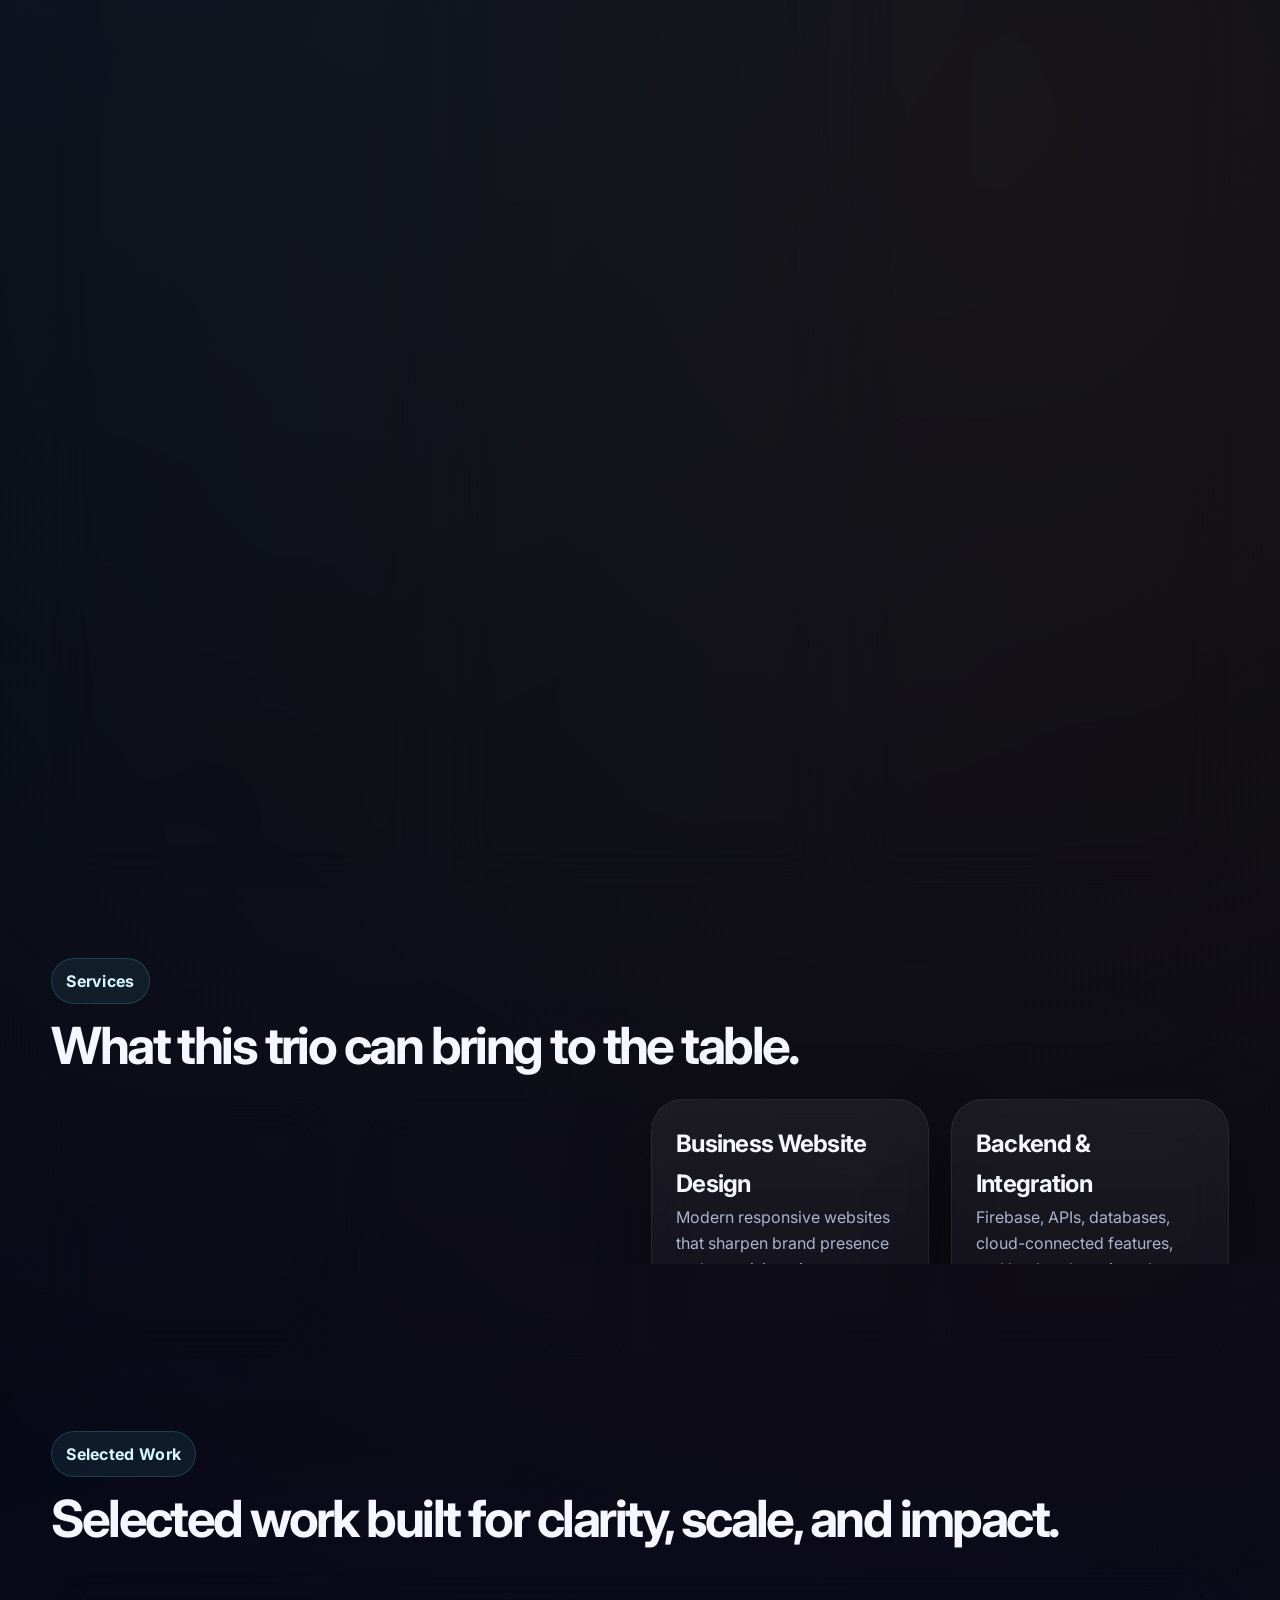
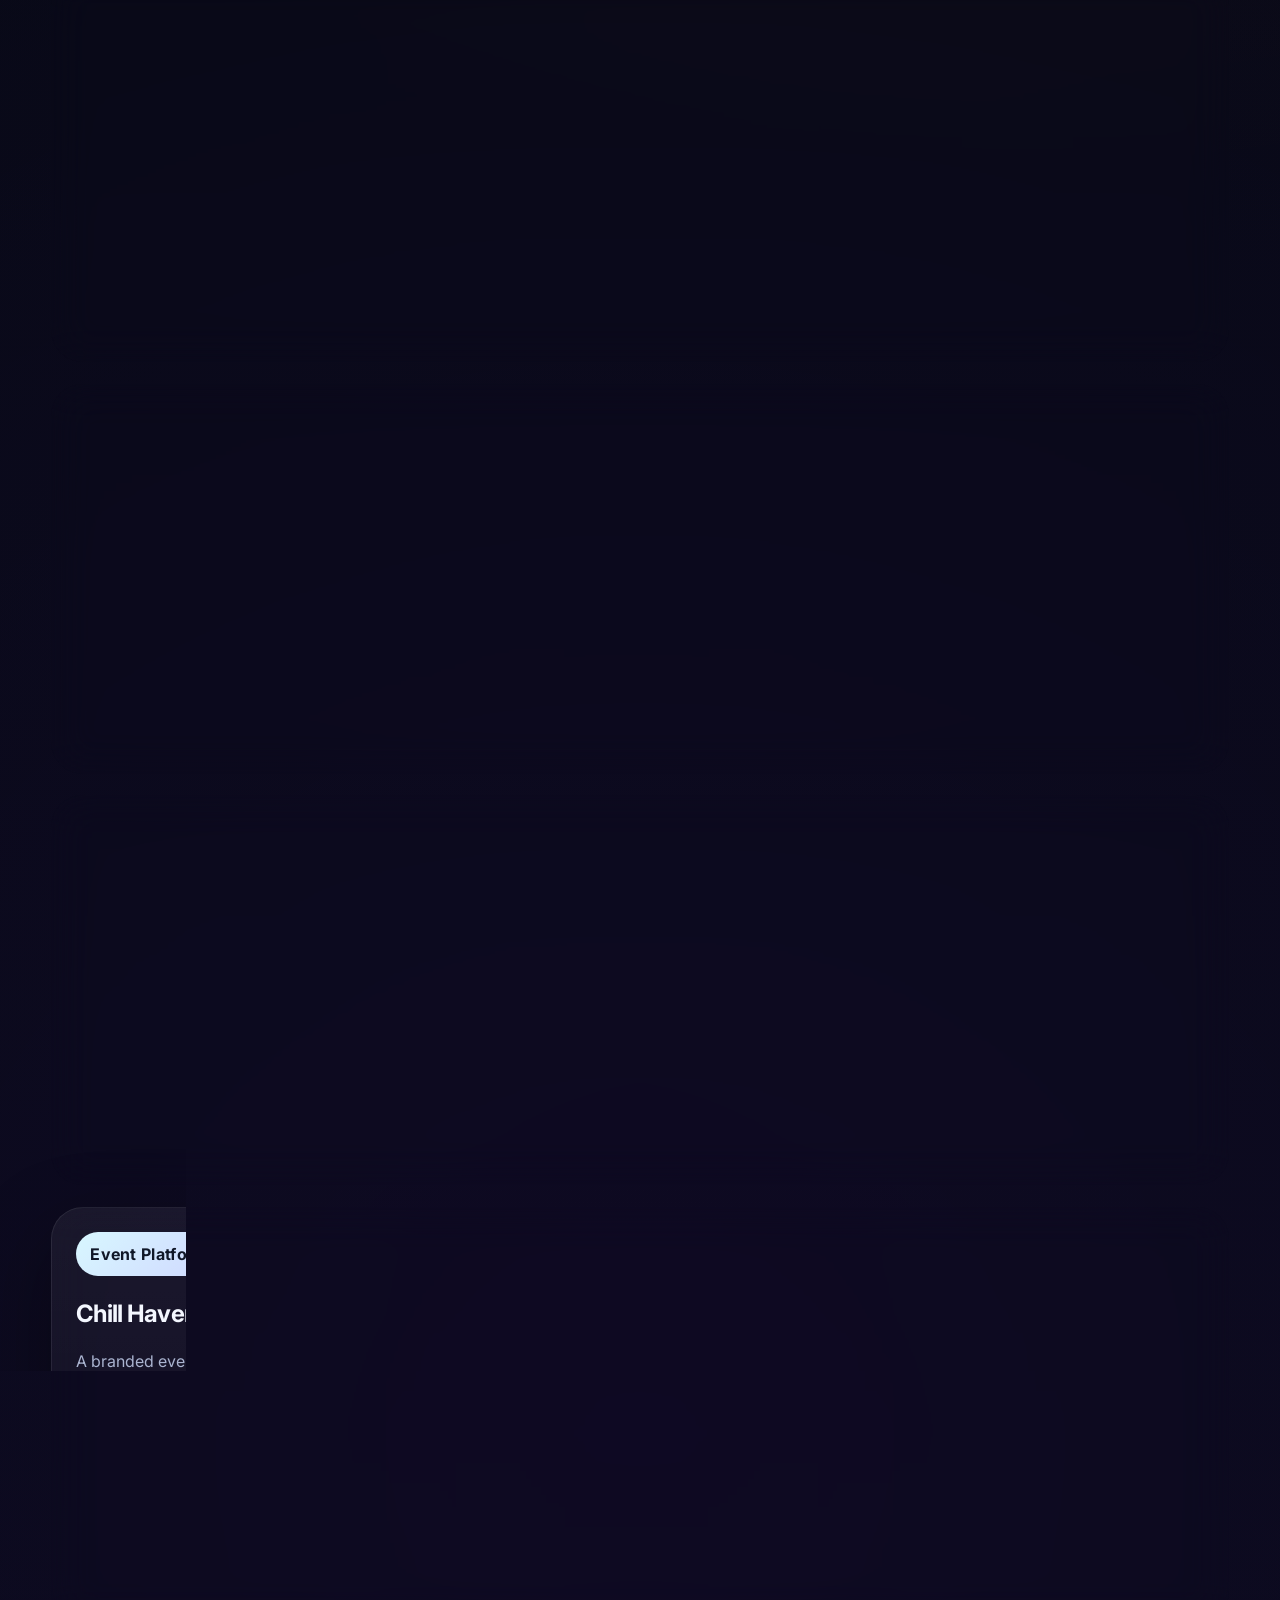
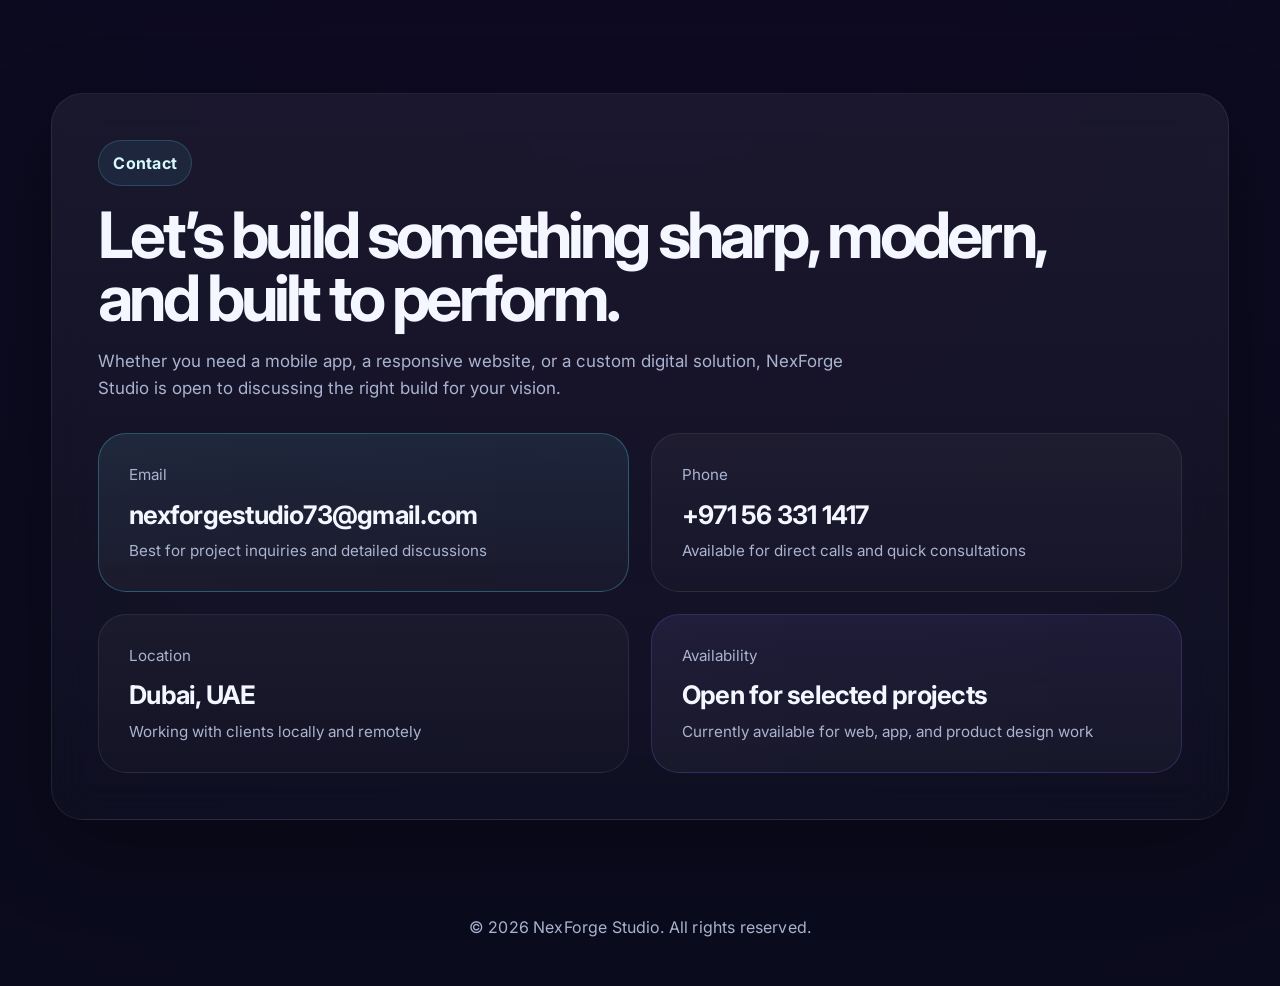
==== commit 3ff485b7: "Update index.html" ====
--- a/index.html
+++ b/index.html
@@ -18,8 +18,8 @@
   <header class="site-header">
     <div class="container nav-wrap">
       <a href="index.html#top" class="brand">
-        <img src="assets/Veridyn Solutions logo.png" alt="Veridyn Solutions Logo" class="brand-logo" />
-        <span class="brand-text">Veridyn Solutions</span>
+        <img src="assets/logo.png" alt="NexForge Studios Logo" class="brand-logo" />
+        <span class="brand-text">NexForge Studios</span>
       </a>
 
       <nav class="nav">
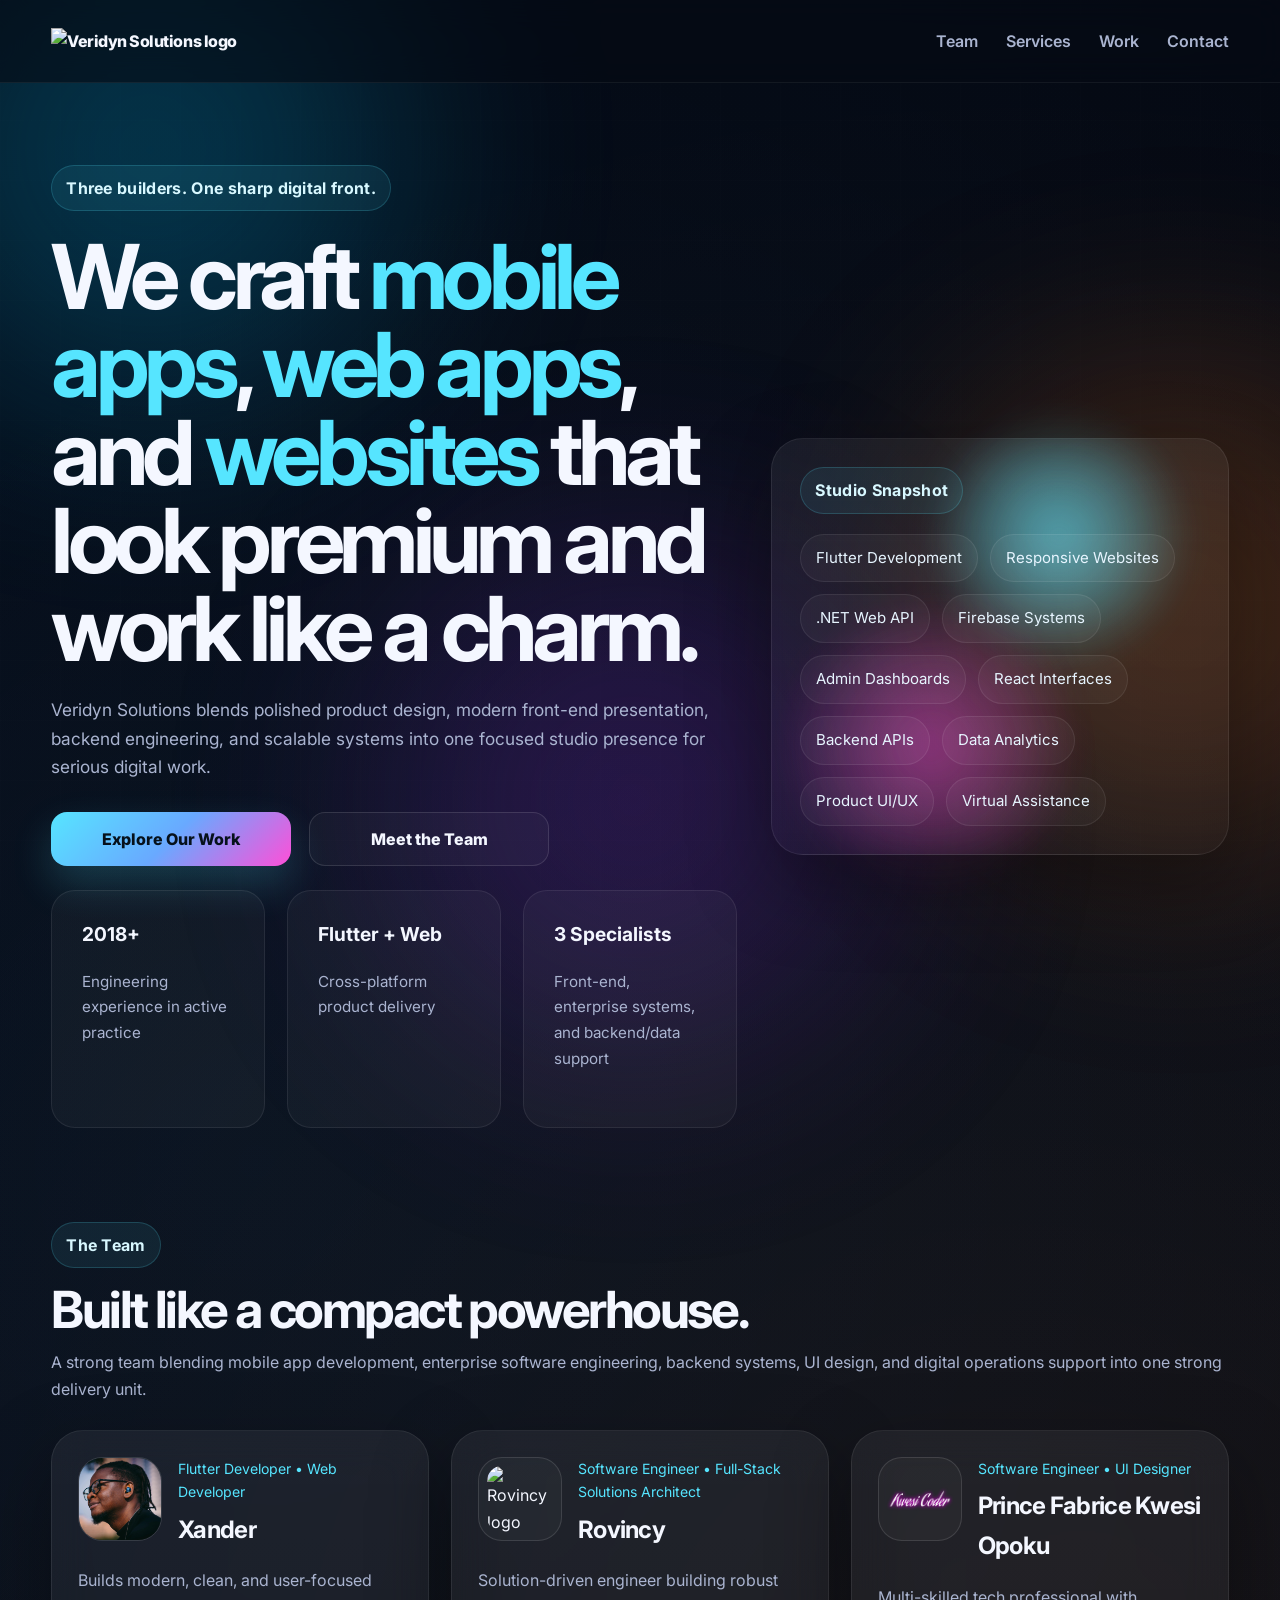
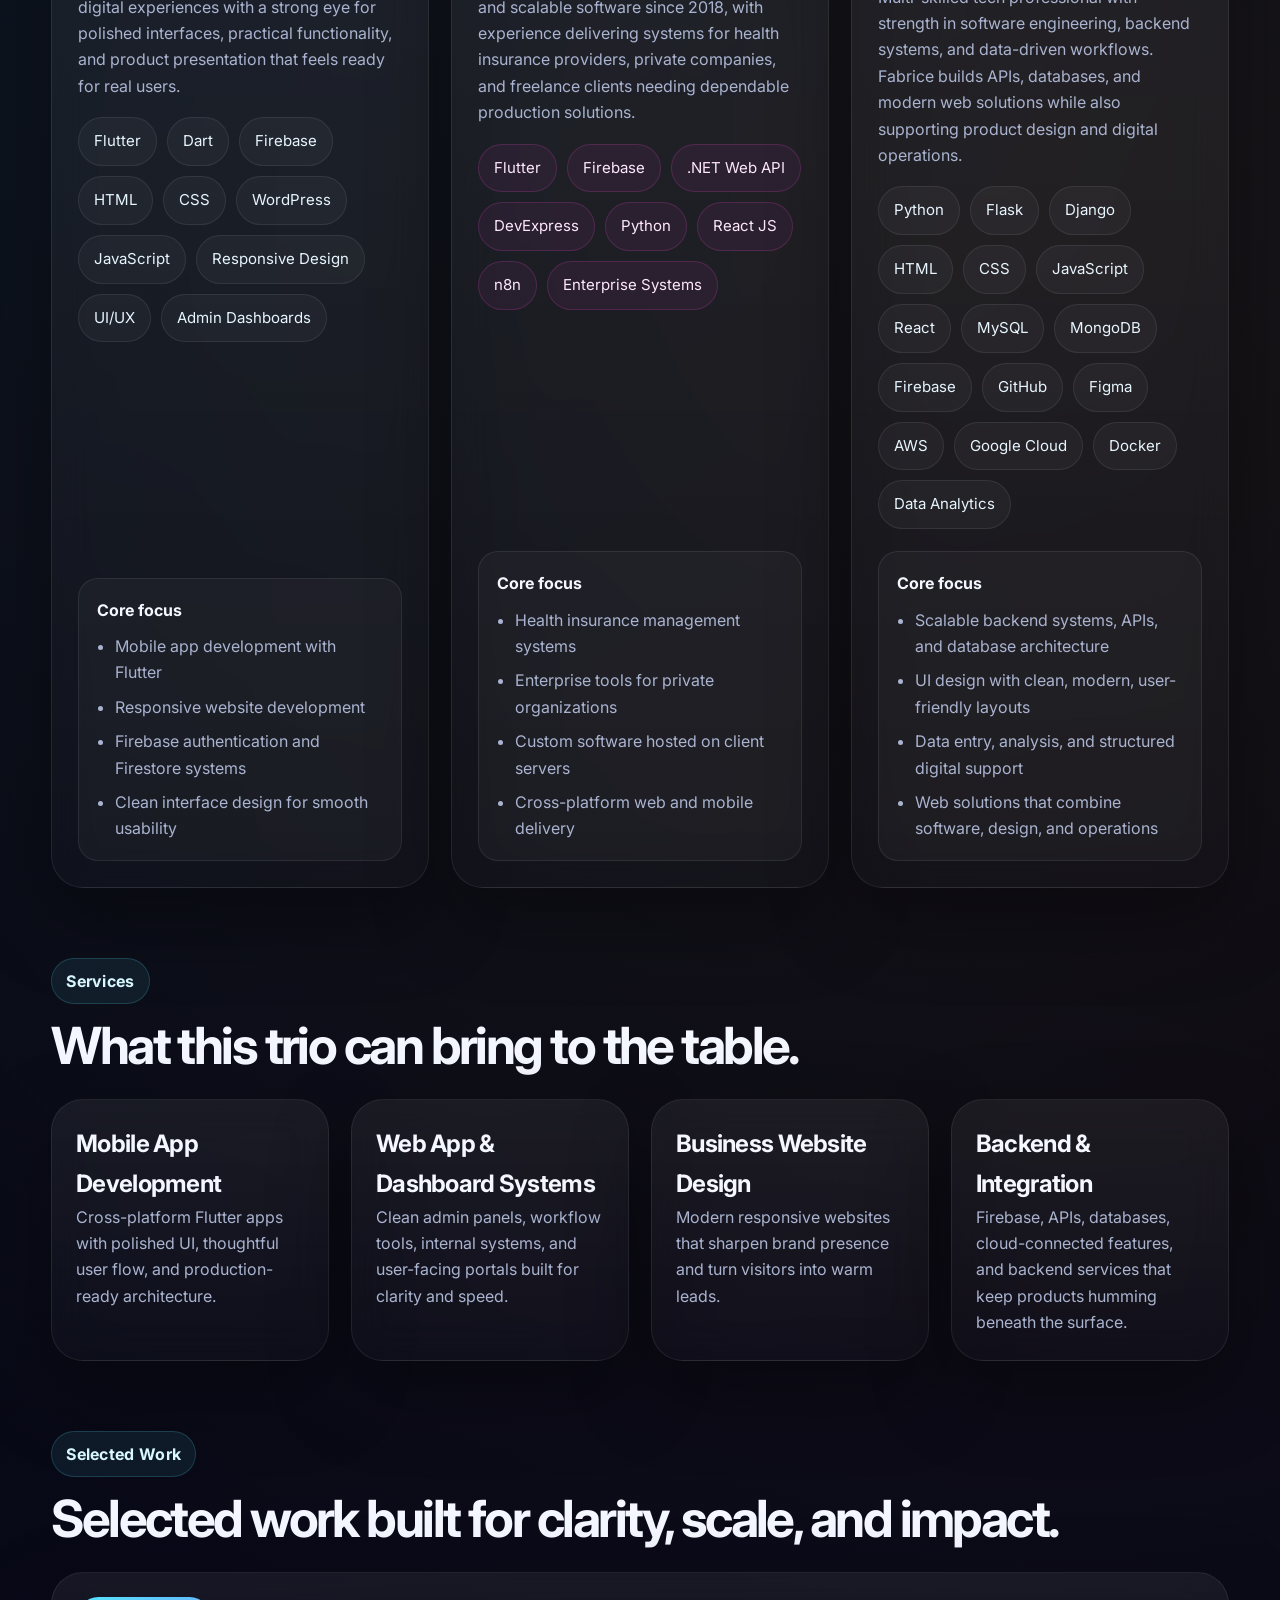
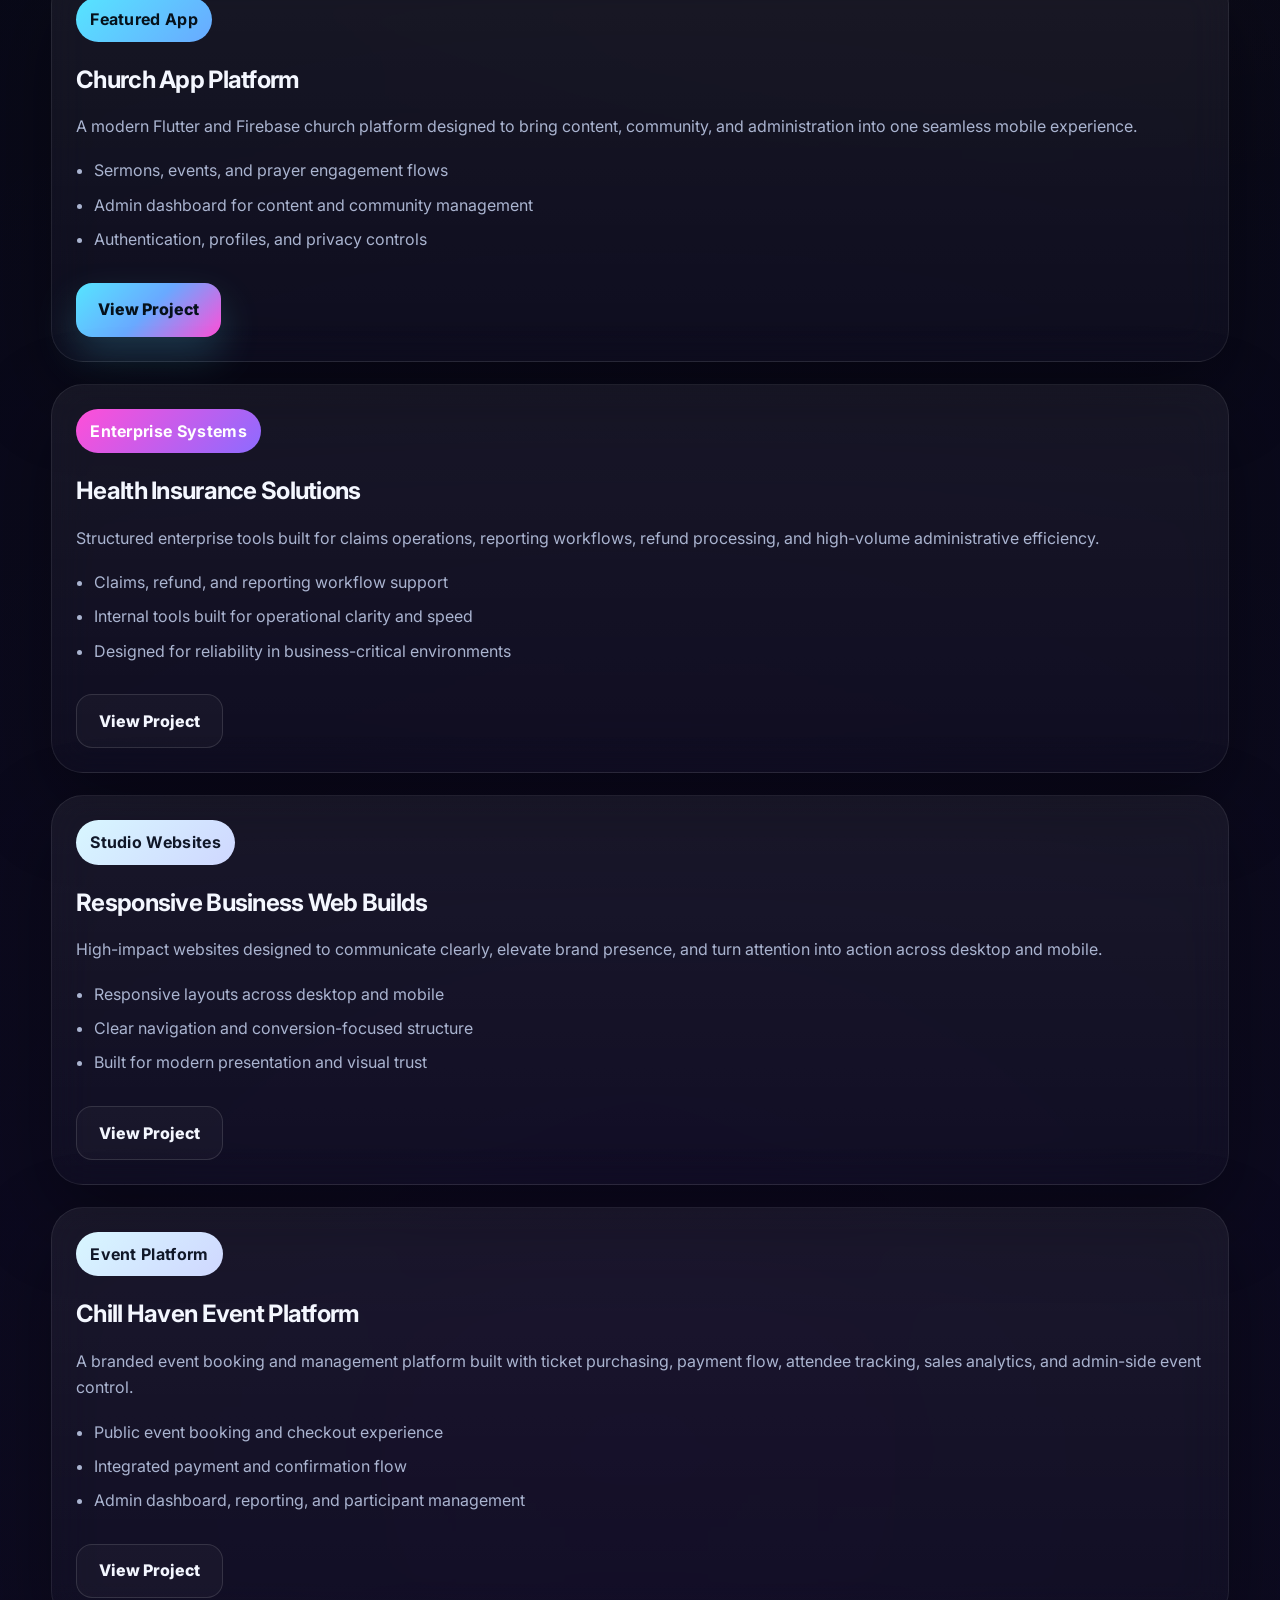
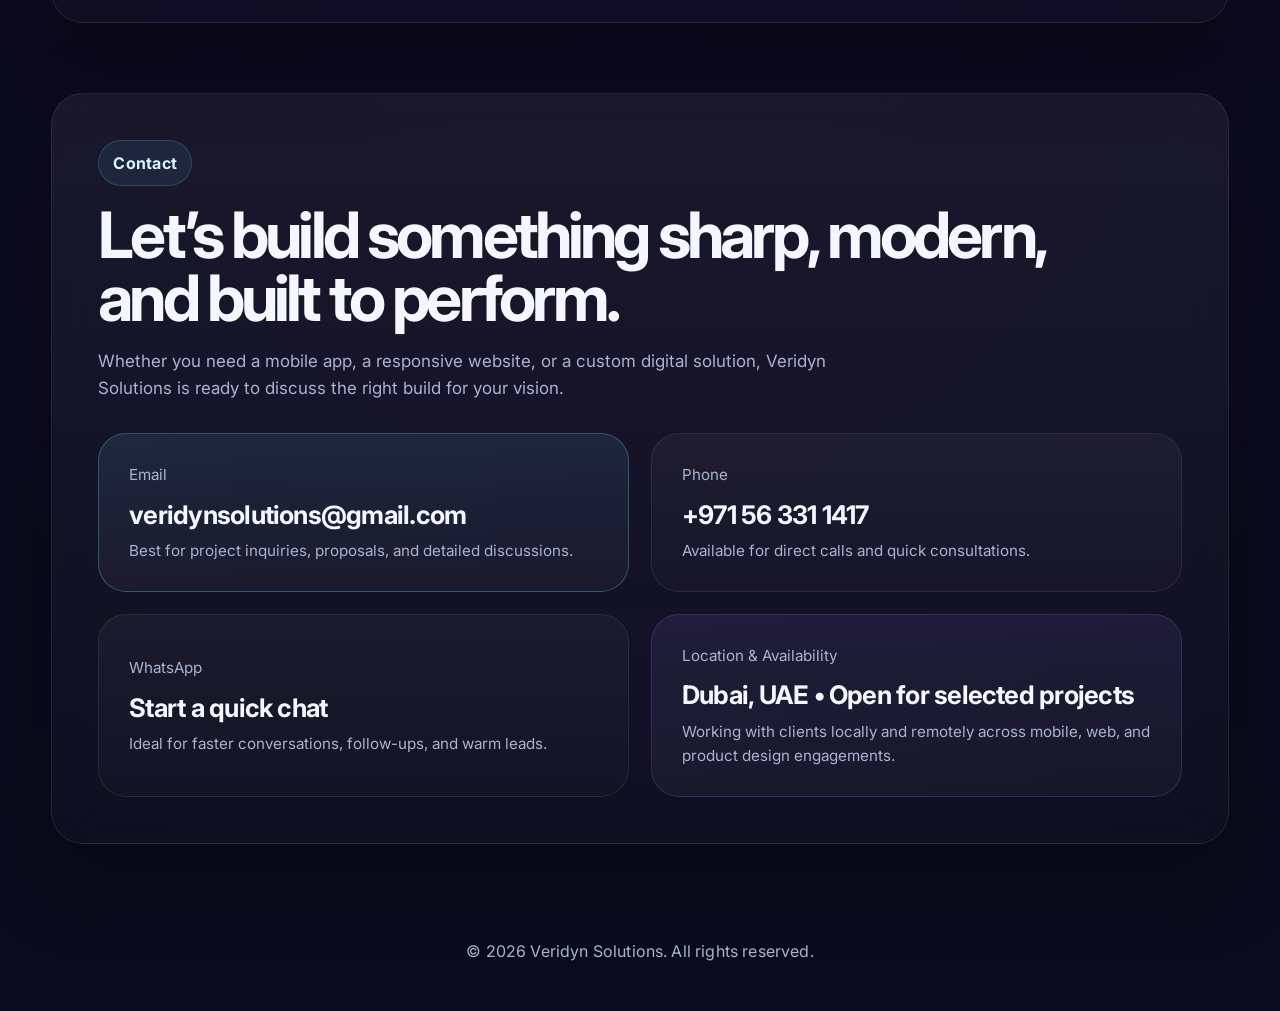
==== commit a80a2fdb: "Update index.html" ====
--- a/index.html
+++ b/index.html
@@ -3,11 +3,40 @@
 <head>
   <meta charset="UTF-8" />
   <meta name="viewport" content="width=device-width, initial-scale=1.0" />
-  <title>NexForge | Digital Product Team</title>
+  <title>Veridyn Solutions | Mobile Apps, Web Apps & Websites</title>
+  <meta name="description" content="Veridyn Solutions builds premium mobile apps, web apps, dashboards, and responsive websites for brands and growing businesses." />
+  <meta name="keywords" content="Veridyn Solutions, mobile app development, web app development, website design, Flutter, Firebase, dashboards, Dubai" />
+  <meta name="theme-color" content="#070b17" />
+  <meta property="og:title" content="Veridyn Solutions | Mobile Apps, Web Apps & Websites" />
+  <meta property="og:description" content="A compact digital product team building polished mobile apps, web apps, and responsive websites." />
+  <meta property="og:type" content="website" />
+  <meta property="og:image" content="assets/Veridyn Solutions logo.png" />
+  <meta property="og:locale" content="en_US" />
+  <meta name="twitter:card" content="summary_large_image" />
+  <meta name="twitter:title" content="Veridyn Solutions | Mobile Apps, Web Apps & Websites" />
+  <meta name="twitter:description" content="Premium digital products built for clarity, speed, and strong presentation." />
+  <meta name="twitter:image" content="assets/Veridyn Solutions logo.png" />
+  <link rel="icon" type="image/png" href="assets/Veridyn Solutions logo.png" />
   <link rel="preconnect" href="https://fonts.googleapis.com">
   <link rel="preconnect" href="https://fonts.gstatic.com" crossorigin>
   <link href="https://fonts.googleapis.com/css2?family=Inter:wght@400;500;600;700;800;900&display=swap" rel="stylesheet">
   <link rel="stylesheet" href="styles.css" />
+  <script type="application/ld+json">
+    {
+      "@context": "https://schema.org",
+      "@type": "Organization",
+      "name": "Veridyn Solutions",
+      "email": "veridynsolutions@gmail.com",
+      "telephone": "+971563311417",
+      "address": {
+        "@type": "PostalAddress",
+        "addressLocality": "Dubai",
+        "addressCountry": "AE"
+      },
+      "image": "assets/Veridyn Solutions logo.png",
+      "description": "Veridyn Solutions builds mobile apps, web apps, dashboards, and responsive websites for modern businesses."
+    }
+  </script>
 </head>
 <body>
   <div class="bg-orb orb-1"></div>
@@ -17,9 +46,8 @@
 
   <header class="site-header">
     <div class="container nav-wrap">
-      <a href="index.html#top" class="brand">
-        <img src="assets/logo.png" alt="NexForge Studios Logo" class="brand-logo" />
-        <span class="brand-text">NexForge Studios</span>
+      <a href="index.html#top" class="brand" aria-label="Veridyn Solutions home">
+        <img src="assets/Veridyn Solutions logo.png" alt="Veridyn Solutions logo" class="brand-logo-large" />
       </a>
 
       <nav class="nav">
@@ -38,8 +66,8 @@
           <div class="eyebrow">Three builders. One sharp digital front.</div>
           <h1>We craft <span>mobile apps</span>, <span>web apps</span>, and <span>websites</span> that look premium and work like a charm.</h1>
           <p>
-            This portfolio is designed for a three-person team and combines polished product design,
-            modern front-end presentation, backend engineering, and scalable systems into one bold studio presence.
+            Veridyn Solutions blends polished product design, modern front-end presentation,
+            backend engineering, and scalable systems into one focused studio presence for serious digital work.
           </p>
 
           <div class="hero-actions">
@@ -333,33 +361,33 @@
           <h2>Let’s build something sharp, modern, and built to perform.</h2>
           <p class="contact-lead">
             Whether you need a mobile app, a responsive website, or a custom digital solution,
-            NexForge Studio is open to discussing the right build for your vision.
+            Veridyn Solutions is ready to discuss the right build for your vision.
           </p>
         </div>
 
         <div class="contact-grid refined-contact-grid">
-          <a href="mailto:nexforgestudio73@gmail.com" class="contact-card featured-contact">
+          <a href="mailto:veridynsolutions@gmail.com" class="contact-card featured-contact">
             <span class="contact-label">Email</span>
-            <strong>nexforgestudio73@gmail.com</strong>
-            <small>Best for project inquiries and detailed discussions</small>
+            <strong>veridynsolutions@gmail.com</strong>
+            <small>Best for project inquiries, proposals, and detailed discussions.</small>
           </a>
 
           <a href="tel:+971563311417" class="contact-card">
             <span class="contact-label">Phone</span>
             <strong>+971 56 331 1417</strong>
-            <small>Available for direct calls and quick consultations</small>
+            <small>Available for direct calls and quick consultations.</small>
           </a>
 
-          <div class="contact-card">
-            <span class="contact-label">Location</span>
-            <strong>Dubai, UAE</strong>
-            <small>Working with clients locally and remotely</small>
-          </div>
+          <a href="https://wa.me/971563311417" class="contact-card" target="_blank" rel="noopener noreferrer">
+            <span class="contact-label">WhatsApp</span>
+            <strong>Start a quick chat</strong>
+            <small>Ideal for faster conversations, follow-ups, and warm leads.</small>
+          </a>
 
           <div class="contact-card availability-card">
-            <span class="contact-label">Availability</span>
-            <strong>Open for selected projects</strong>
-            <small>Currently available for web, app, and product design work</small>
+            <span class="contact-label">Location & Availability</span>
+            <strong>Dubai, UAE • Open for selected projects</strong>
+            <small>Working with clients locally and remotely across mobile, web, and product design engagements.</small>
           </div>
         </div>
       </div>
@@ -368,7 +396,7 @@
 
   <footer class="site-footer">
     <div class="container footer-inner">
-      <p>© 2026 NexForge Studio. All rights reserved.</p>
+      <p>© 2026 Veridyn Solutions. All rights reserved.</p>
     </div>
   </footer>
 </body>
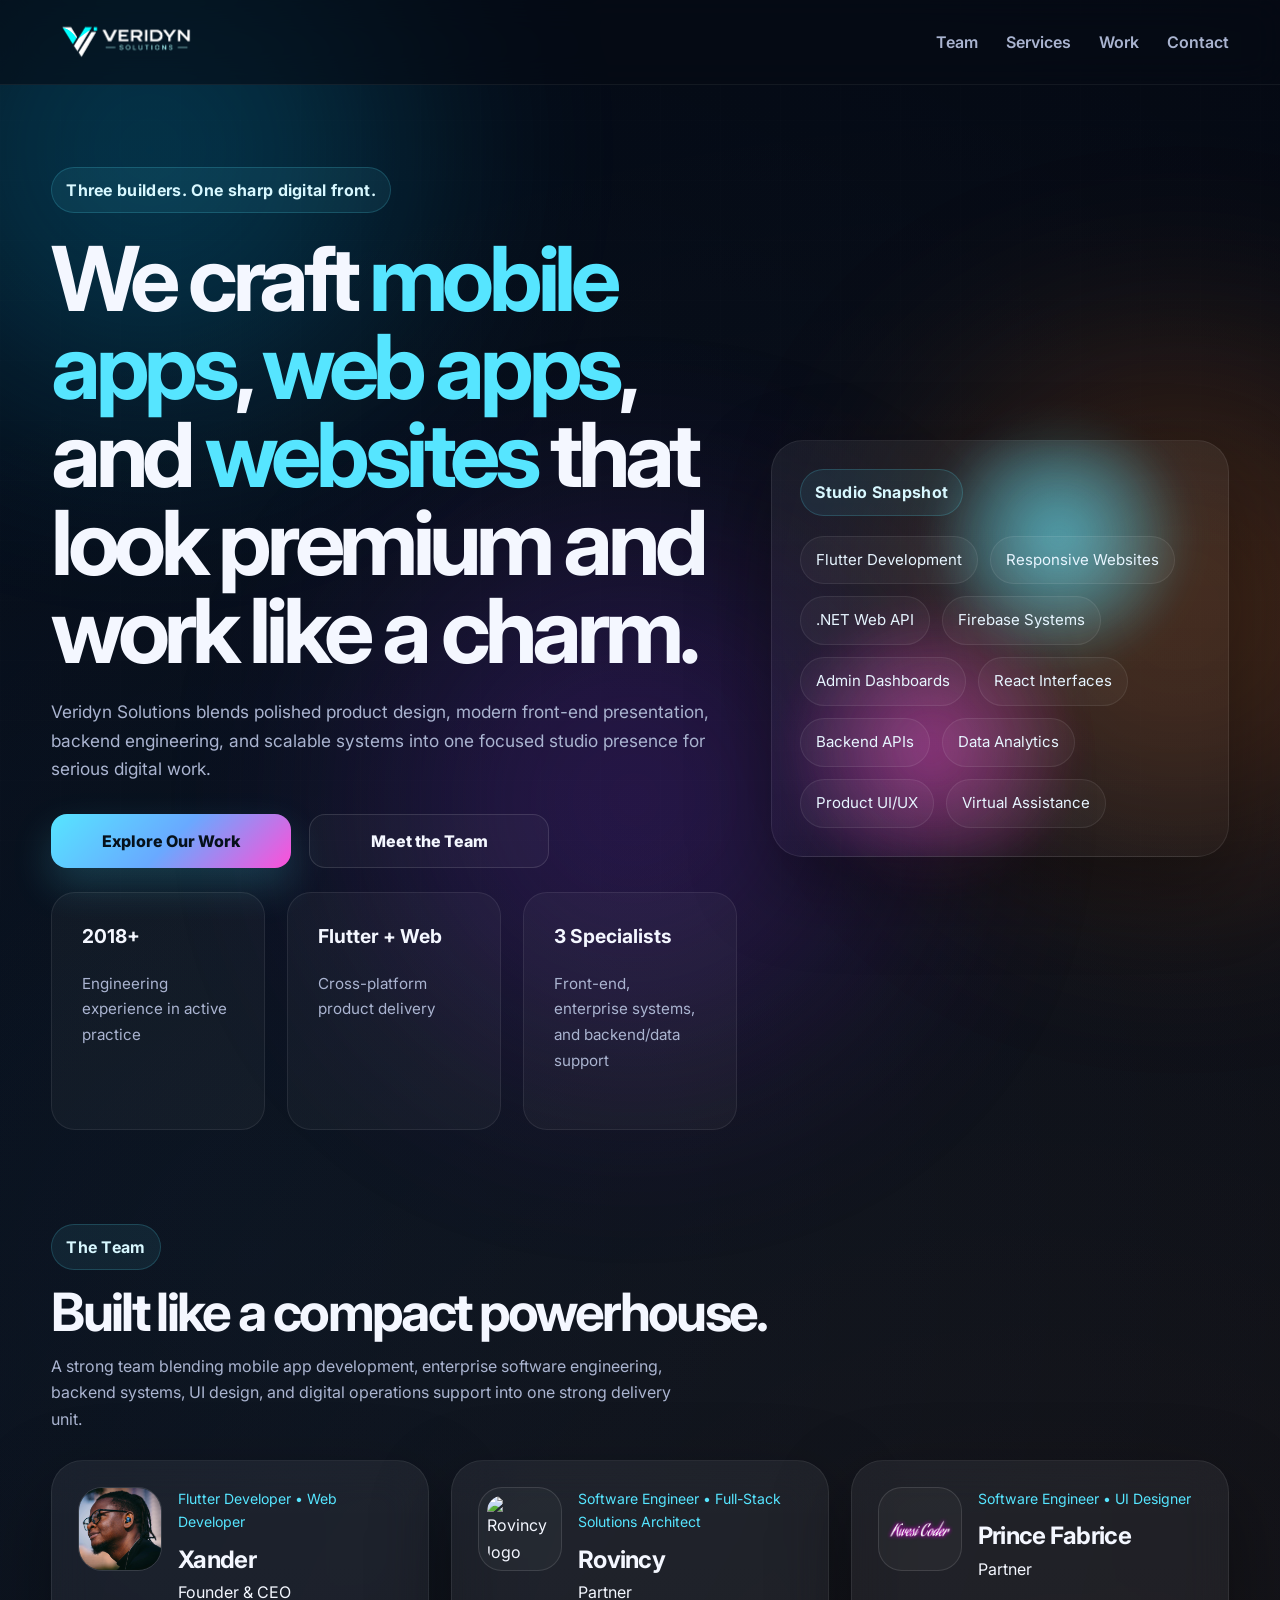
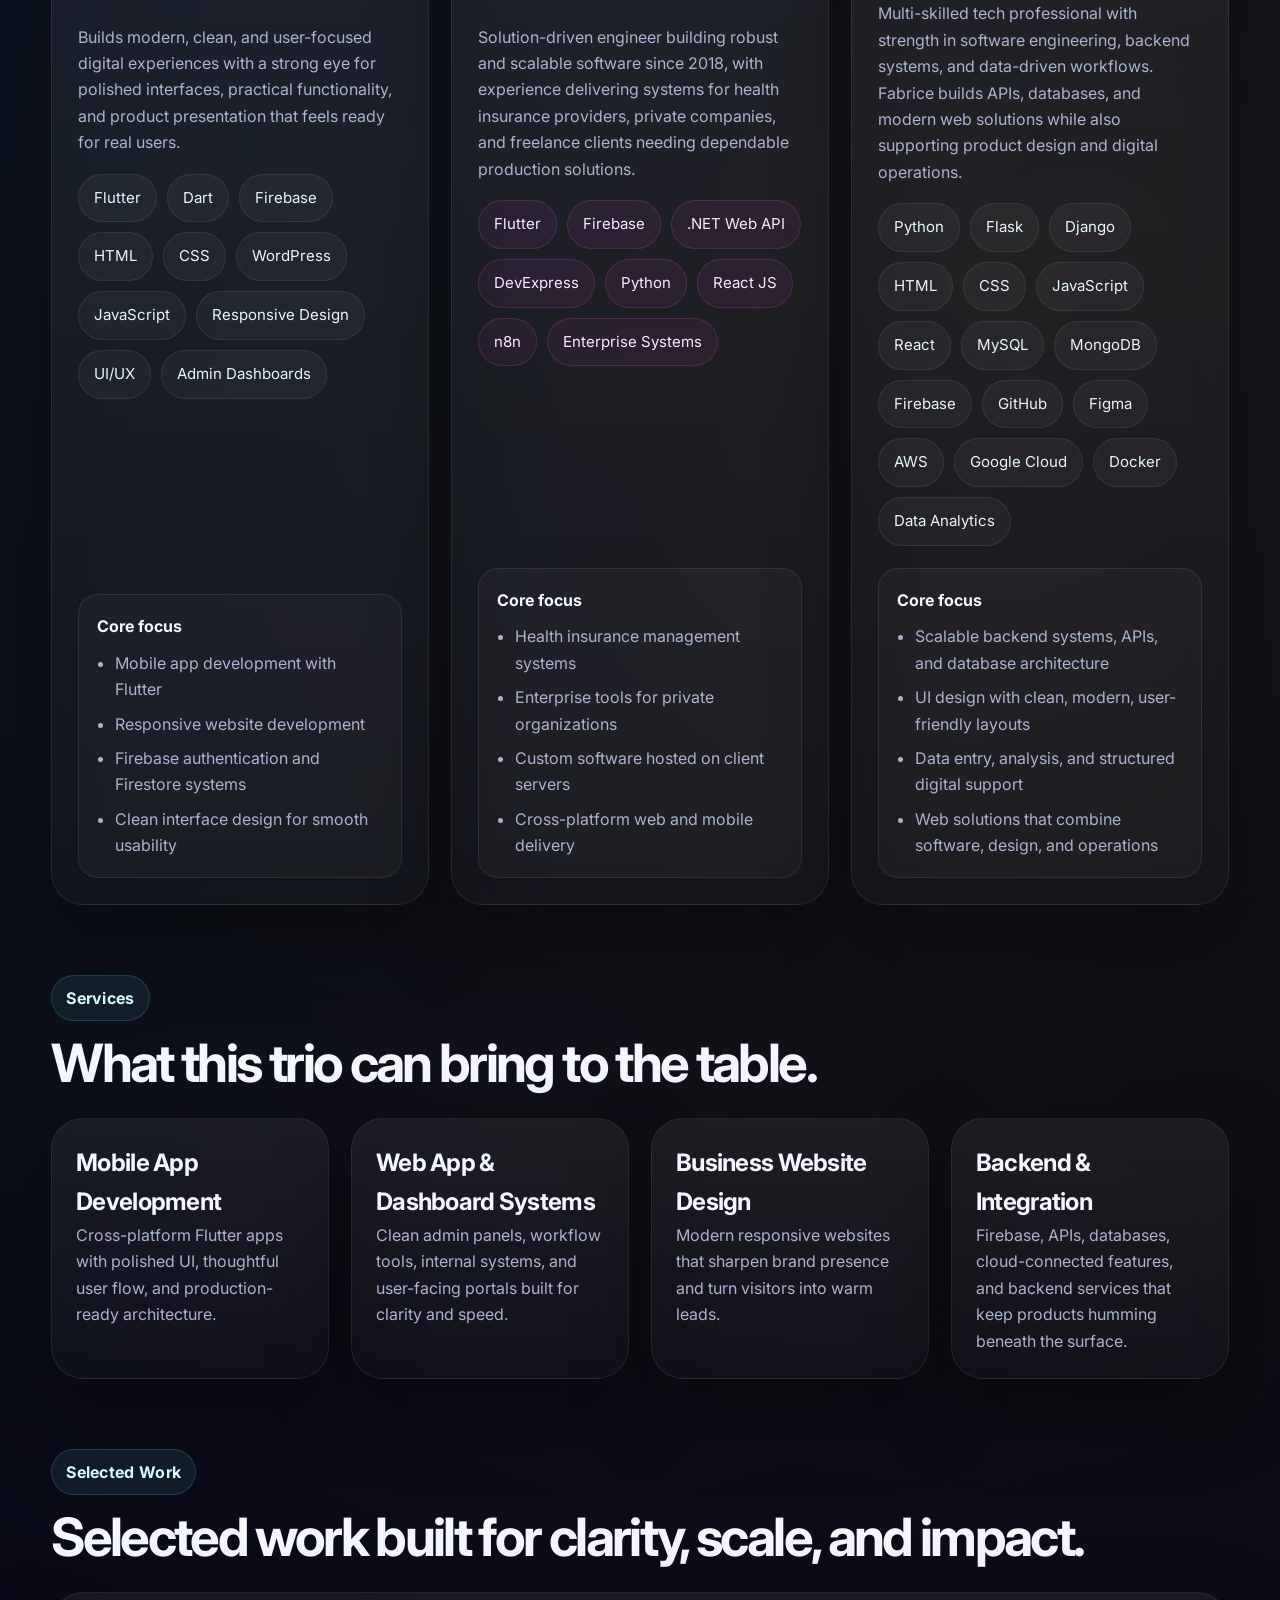
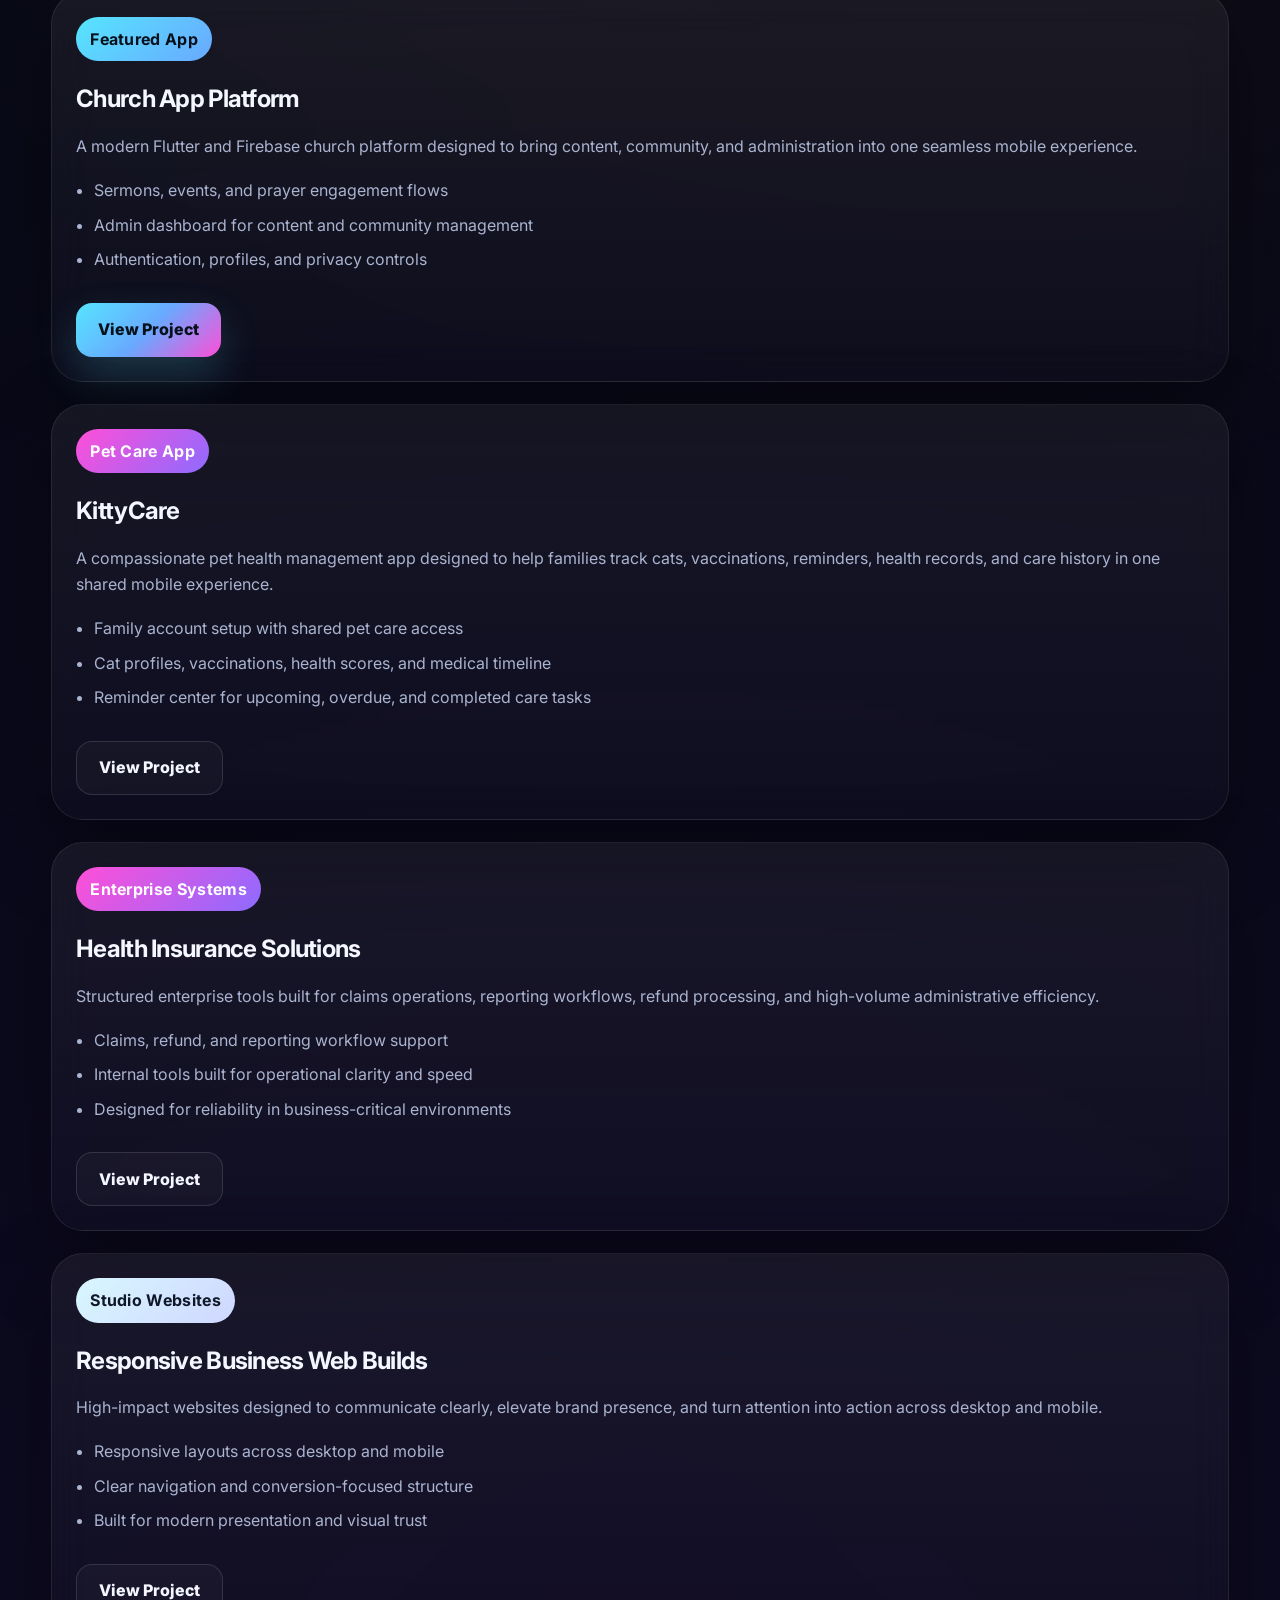
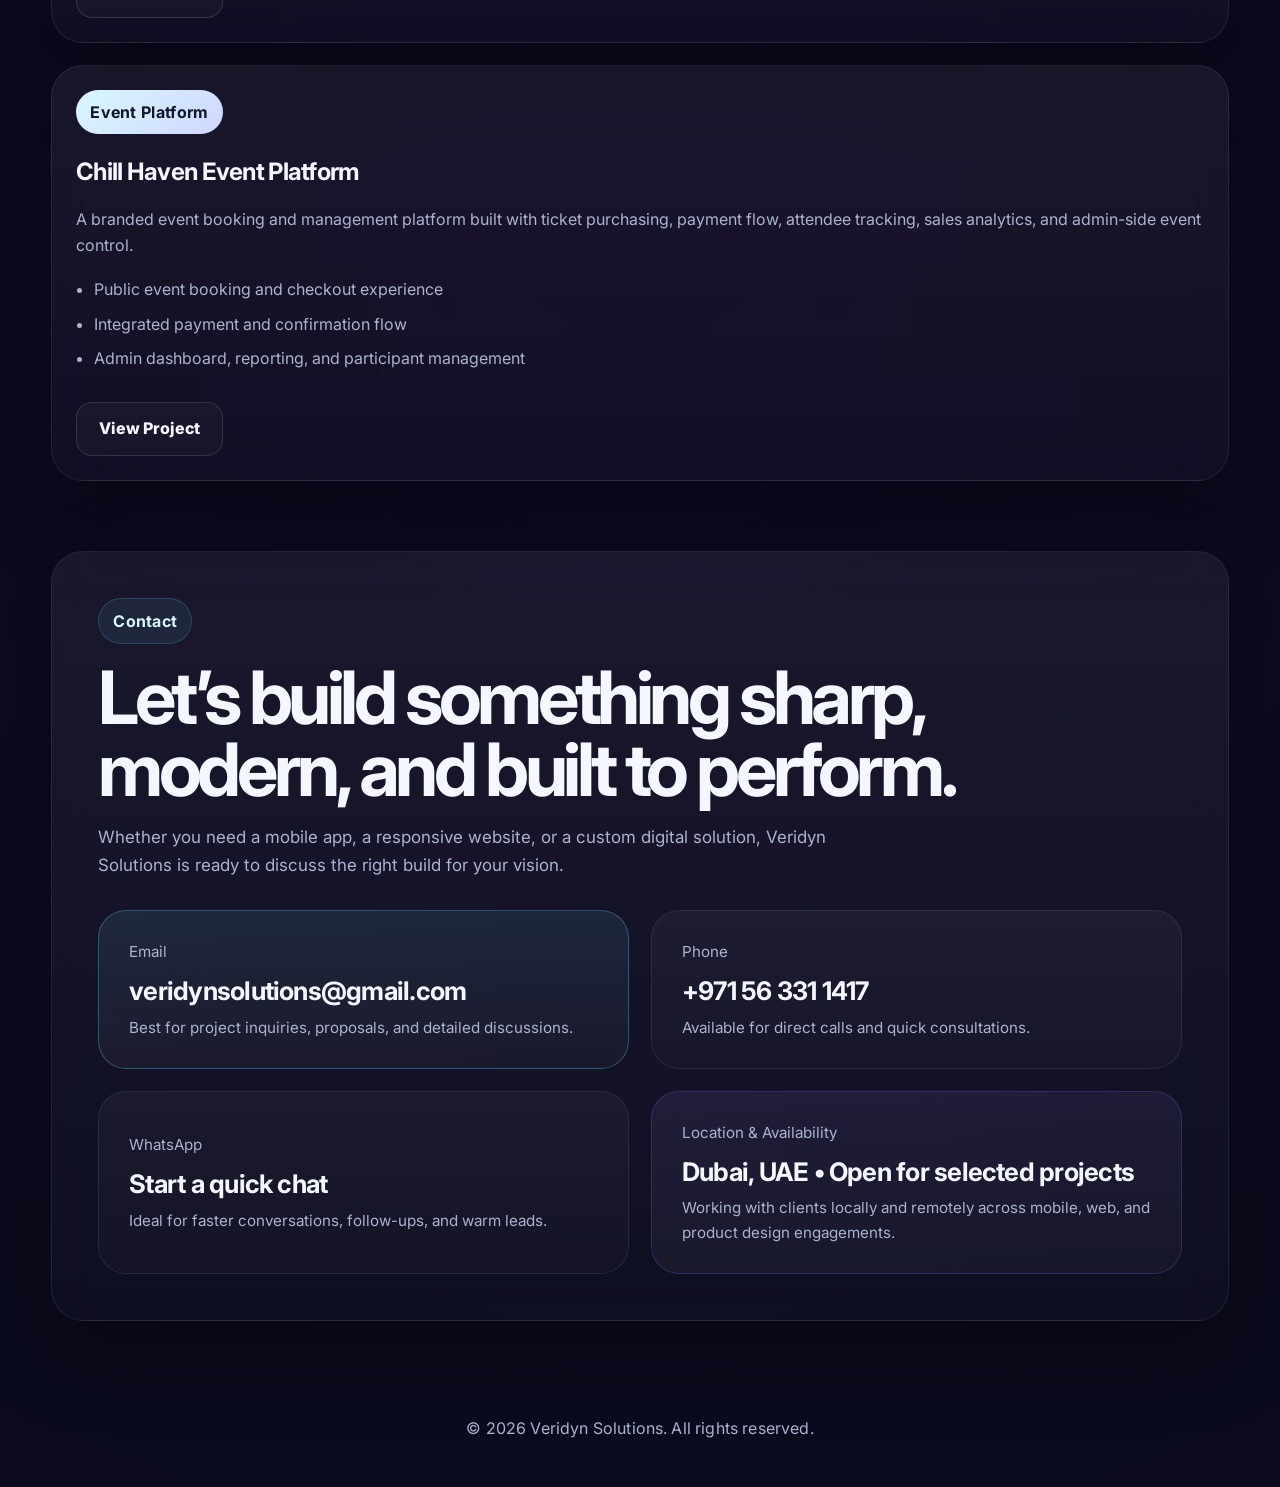
==== commit fe1b7acd: "Update index.html" ====
--- a/index.html
+++ b/index.html
@@ -130,6 +130,7 @@
             <div class="member-heading">
               <p class="member-role">Flutter Developer • Web Developer</p>
               <h3>Xander</h3>
+              <p class="member-title">Founder &amp; CEO</p>
             </div>
           </div>
 
@@ -168,6 +169,7 @@
             <div class="member-heading">
               <p class="member-role">Software Engineer • Full-Stack Solutions Architect</p>
               <h3>Rovincy</h3>
+              <p class="member-title">Partner</p>
             </div>
           </div>
 
@@ -203,7 +205,8 @@
             <img src="assets/fabrice-logo.png" alt="KwesiCoder logo" class="member-photo member-logo" />
             <div class="member-heading">
               <p class="member-role">Software Engineer • UI Designer</p>
-              <h3>Prince Fabrice Kwesi Opoku</h3>
+              <h3>Prince Fabrice</h3>
+              <p class="member-title">Partner</p>
             </div>
           </div>
 
@@ -299,6 +302,24 @@
         </article>
 
         <article class="project-card glass reveal delay-1">
+  <div class="project-badge alt">Pet Care App</div>
+  <h3>KittyCare</h3>
+  <p>
+    A compassionate pet health management app designed to help families track cats,
+    vaccinations, reminders, health records, and care history in one shared mobile experience.
+  </p>
+  <ul>
+    <li>Family account setup with shared pet care access</li>
+    <li>Cat profiles, vaccinations, health scores, and medical timeline</li>
+    <li>Reminder center for upcoming, overdue, and completed care tasks</li>
+  </ul>
+
+  <div class="project-actions">
+    <a href="kittycare-project.html" class="btn btn-secondary">View Project</a>
+  </div>
+</article>
+
+        <article class="project-card glass reveal delay-1">
           <div class="project-badge alt">Enterprise Systems</div>
           <h3>Health Insurance Solutions</h3>
           <p>
--- a/styles.css
+++ b/styles.css
@@ -134,37 +134,39 @@
 }
 
 .nav-wrap {
-  min-height: 82px;
+  height: 84px;
   display: flex;
   align-items: center;
   justify-content: space-between;
-  gap: 20px;
+  gap: 28px;
 }
 
 .brand {
   display: inline-flex;
   align-items: center;
-  gap: 12px;
-  font-weight: 800;
-  letter-spacing: -0.03em;
-}
-
-.brand-logo {
-  height: 46px;
+  height: 100%;
+  min-width: 0;
+  flex-shrink: 0;
+}
+
+.brand-logo-large {
   width: auto;
+  height: 150px;
   object-fit: contain;
-  filter:
-    drop-shadow(0 4px 12px rgba(0,0,0,0.5))
-    drop-shadow(0 0 8px rgba(255,140,0,0.2));
-  flex-shrink: 0;
-}
-
-.brand-text {
-  font-size: 1rem;
+  display: block;
+  filter: brightness(1.5) contrast(1.2);
+  transition: transform 0.25s ease, filter 0.25s ease;
+  transform-origin: left center;
+}
+
+.brand:hover .brand-logo-large {
+  transform: scale(1.03);
+  filter: brightness(1.62) contrast(1.24);
 }
 
 .nav {
   display: flex;
+  align-items: center;
   gap: 28px;
   flex-wrap: wrap;
 }
@@ -235,8 +237,14 @@
   color: var(--muted);
 }
 
+.hero-copy p,
+.section-head p,
+.contact-lead,
+.project-page-copy p {
+  max-width: 65ch;
+}
+
 .hero-copy p {
-  max-width: 710px;
   font-size: 1.08rem;
 }
 
@@ -380,7 +388,7 @@
 
 .section-head h2,
 .contact-shell h2 {
-  font-size: clamp(2rem, 4vw, 3.3rem);
+  font-size: clamp(1.9rem, 5vw, 3.3rem);
   line-height: 1;
   letter-spacing: -0.05em;
   margin: 16px 0 14px;
@@ -391,6 +399,11 @@
 .work-grid {
   display: grid;
   gap: 22px;
+}
+
+.services-grid,
+.work-grid {
+  align-items: stretch;
 }
 
 .team-grid {
@@ -413,6 +426,12 @@
   min-height: 760px;
 }
 
+.service-card,
+.project-card {
+  padding: 24px;
+  height: 100%;
+}
+
 .member-top {
   display: flex;
   align-items: flex-start;
@@ -420,7 +439,10 @@
   margin-bottom: 18px;
 }
 
-.member-heading {
+.member-heading,
+.contact-card,
+.project-card,
+.service-card {
   min-width: 0;
 }
 
@@ -446,6 +468,13 @@
 }
 
 .member-card h3,
+.contact-card strong,
+.project-card h3,
+.service-card h3 {
+  overflow-wrap: anywhere;
+}
+
+.member-card h3,
 .service-card h3,
 .project-card h3 {
   font-size: 1.5rem;
@@ -498,11 +527,6 @@
   grid-template-columns: repeat(4, minmax(0, 1fr));
 }
 
-.service-card,
-.project-card {
-  padding: 24px;
-}
-
 .project-badge {
   color: #06111b;
   background: linear-gradient(135deg, var(--cyan), var(--blue));
@@ -551,7 +575,7 @@
 }
 
 .mobile-gallery {
-  grid-template-columns: repeat(auto-fit, minmax(220px, 1fr));
+  grid-template-columns: repeat(auto-fit, minmax(180px, 1fr));
 }
 
 .phone-frame {
@@ -599,7 +623,7 @@
 }
 
 .website-gallery {
-  grid-template-columns: repeat(auto-fit, minmax(420px, 1fr));
+  grid-template-columns: repeat(auto-fit, minmax(320px, 1fr));
 }
 
 .website-shot {
@@ -673,7 +697,7 @@
 }
 
 .contact-intro h2 {
-  font-size: clamp(2.4rem, 5vw, 4.6rem);
+  font-size: clamp(2rem, 6vw, 4.6rem);
   line-height: 0.98;
   letter-spacing: -0.06em;
   margin: 18px 0 18px;
@@ -694,6 +718,7 @@
 
 .contact-card {
   padding: 28px 30px;
+  color: inherit;
   border-radius: 28px;
   background: linear-gradient(180deg, rgba(255,255,255,0.04), rgba(255,255,255,0.02));
   border: 1px solid rgba(255,255,255,0.08);
@@ -804,6 +829,47 @@
   .hero-visual {
     min-height: 420px;
   }
+}
+
+@media (max-width: 900px) {
+  .nav-wrap {
+    min-height: auto;
+    height: auto;
+    flex-direction: column;
+    align-items: flex-start;
+    padding: 14px 0;
+    gap: 12px;
+  }
+
+  .brand {
+    height: auto;
+    width: 100%;
+  }
+
+  .brand-logo-large {
+    height: 88px;
+  }
+
+  .nav {
+    width: 100%;
+    gap: 14px;
+    justify-content: flex-start;
+  }
+
+  .hero-grid,
+  .services-grid,
+  .team-grid,
+  .work-grid {
+    grid-template-columns: 1fr;
+  }
+
+  .hero-visual {
+    min-height: auto;
+  }
+
+  .hero-panel {
+    padding: 24px;
+  }
 
   .website-gallery {
     grid-template-columns: 1fr;
@@ -812,11 +878,29 @@
   .mobile-gallery {
     grid-template-columns: repeat(2, minmax(0, 1fr));
   }
+
+  section {
+    padding: 34px 0 20px;
+  }
+
+  .hero {
+    padding: 56px 0 34px;
+  }
+
+  .contact-shell,
+  .member-card,
+  .project-card,
+  .service-card {
+    padding: 24px;
+  }
+
+  .hero-actions .btn {
+    min-width: 200px;
+  }
 }
 
 @media (max-width: 760px) {
   .nav-wrap {
-    padding: 16px 0;
     align-items: flex-start;
     flex-direction: column;
   }
@@ -826,15 +910,11 @@
   }
 
   .brand {
-    gap: 10px;
-  }
-
-  .brand-logo {
-    height: 40px;
-  }
-
-  .brand-text {
-    font-size: 0.95rem;
+    width: 100%;
+  }
+
+  .brand-logo-large {
+    height: 88px;
   }
 
   .hero {
@@ -856,7 +936,10 @@
     font-size: clamp(2.5rem, 13vw, 4rem);
   }
 
-  .hero-actions .btn {
+  .hero-actions .btn,
+  .project-actions .btn,
+  .project-page-actions .btn {
+    width: 100%;
     min-width: 100%;
   }
 
@@ -925,4 +1008,20 @@
     background-size: 42px 42px;
     opacity: 0.22;
   }
-}+}
+
+@media (max-width: 640px) {
+  .brand-logo-large {
+    height: 82px;
+  }
+}
+
+@media (max-width: 600px) {
+  .mobile-gallery {
+    grid-template-columns: 1fr;
+  }
+
+  .phone-frame {
+    max-width: 240px;
+  }
+}
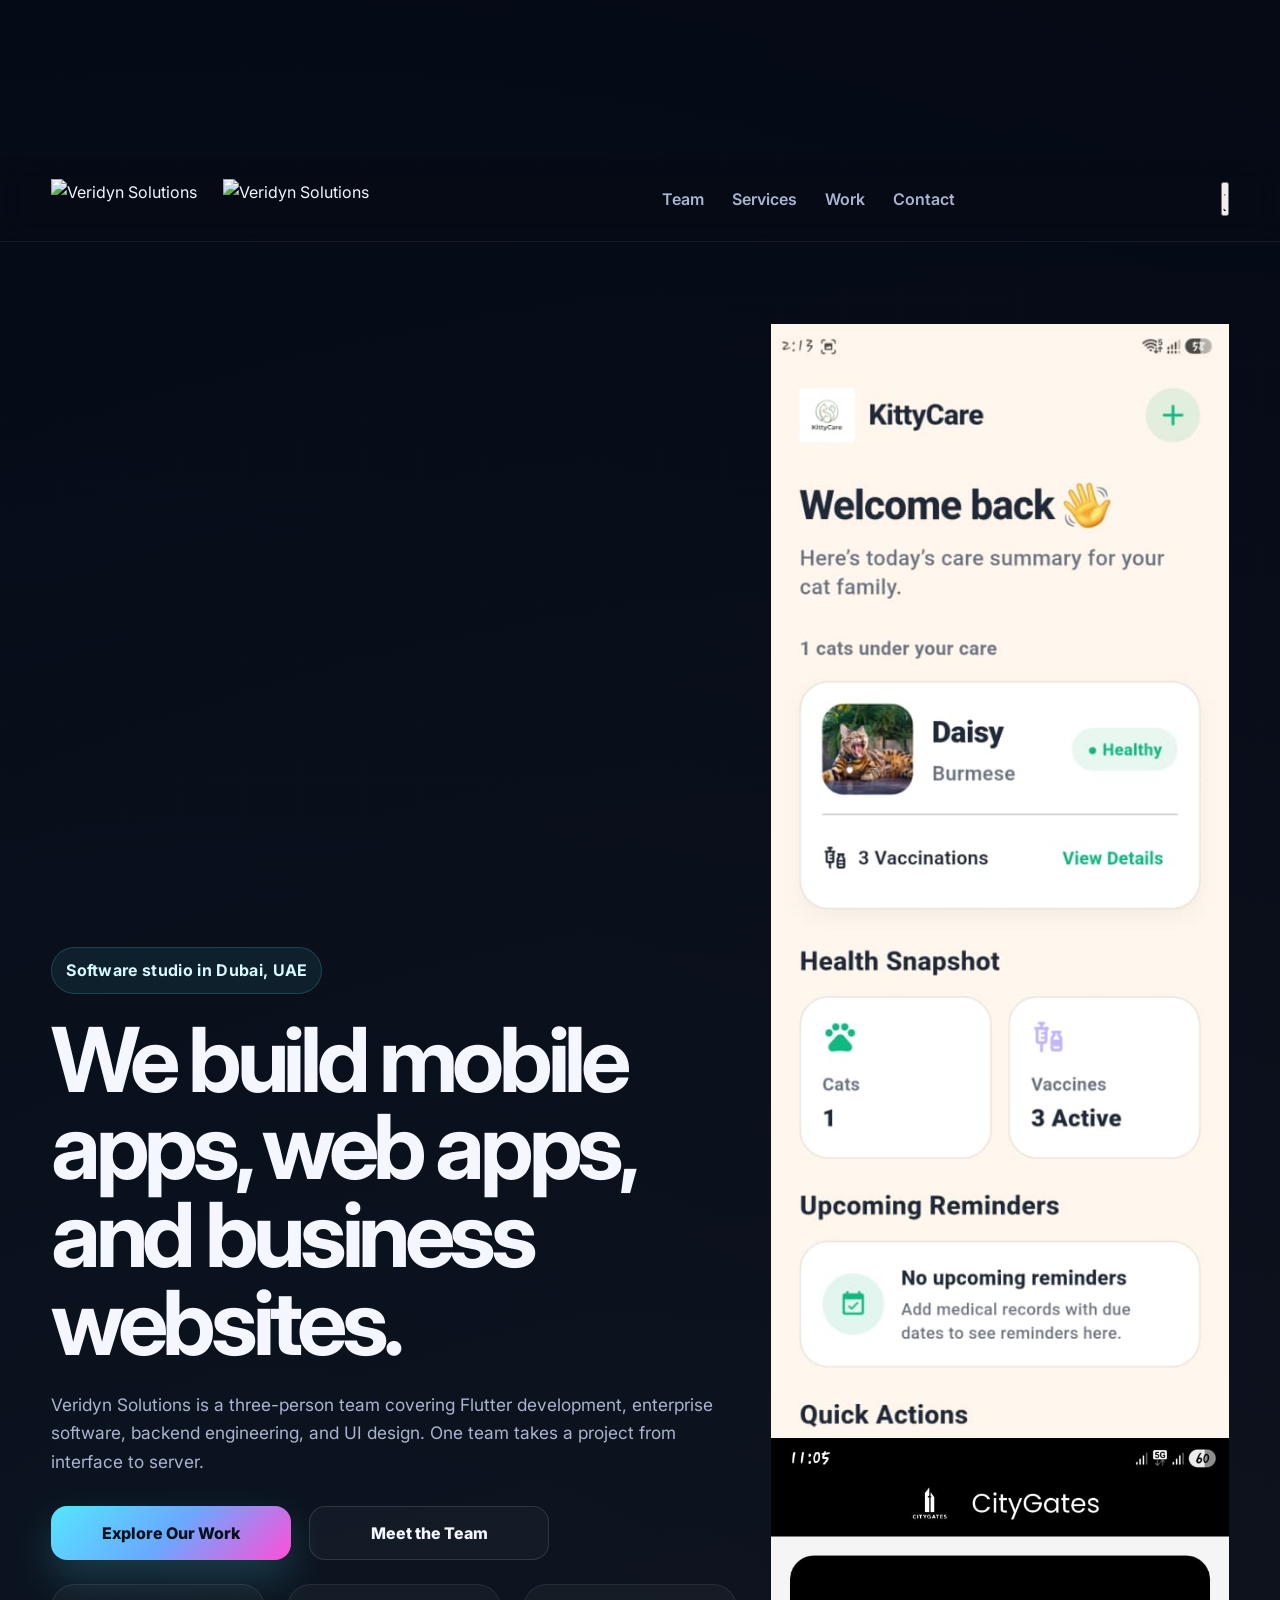
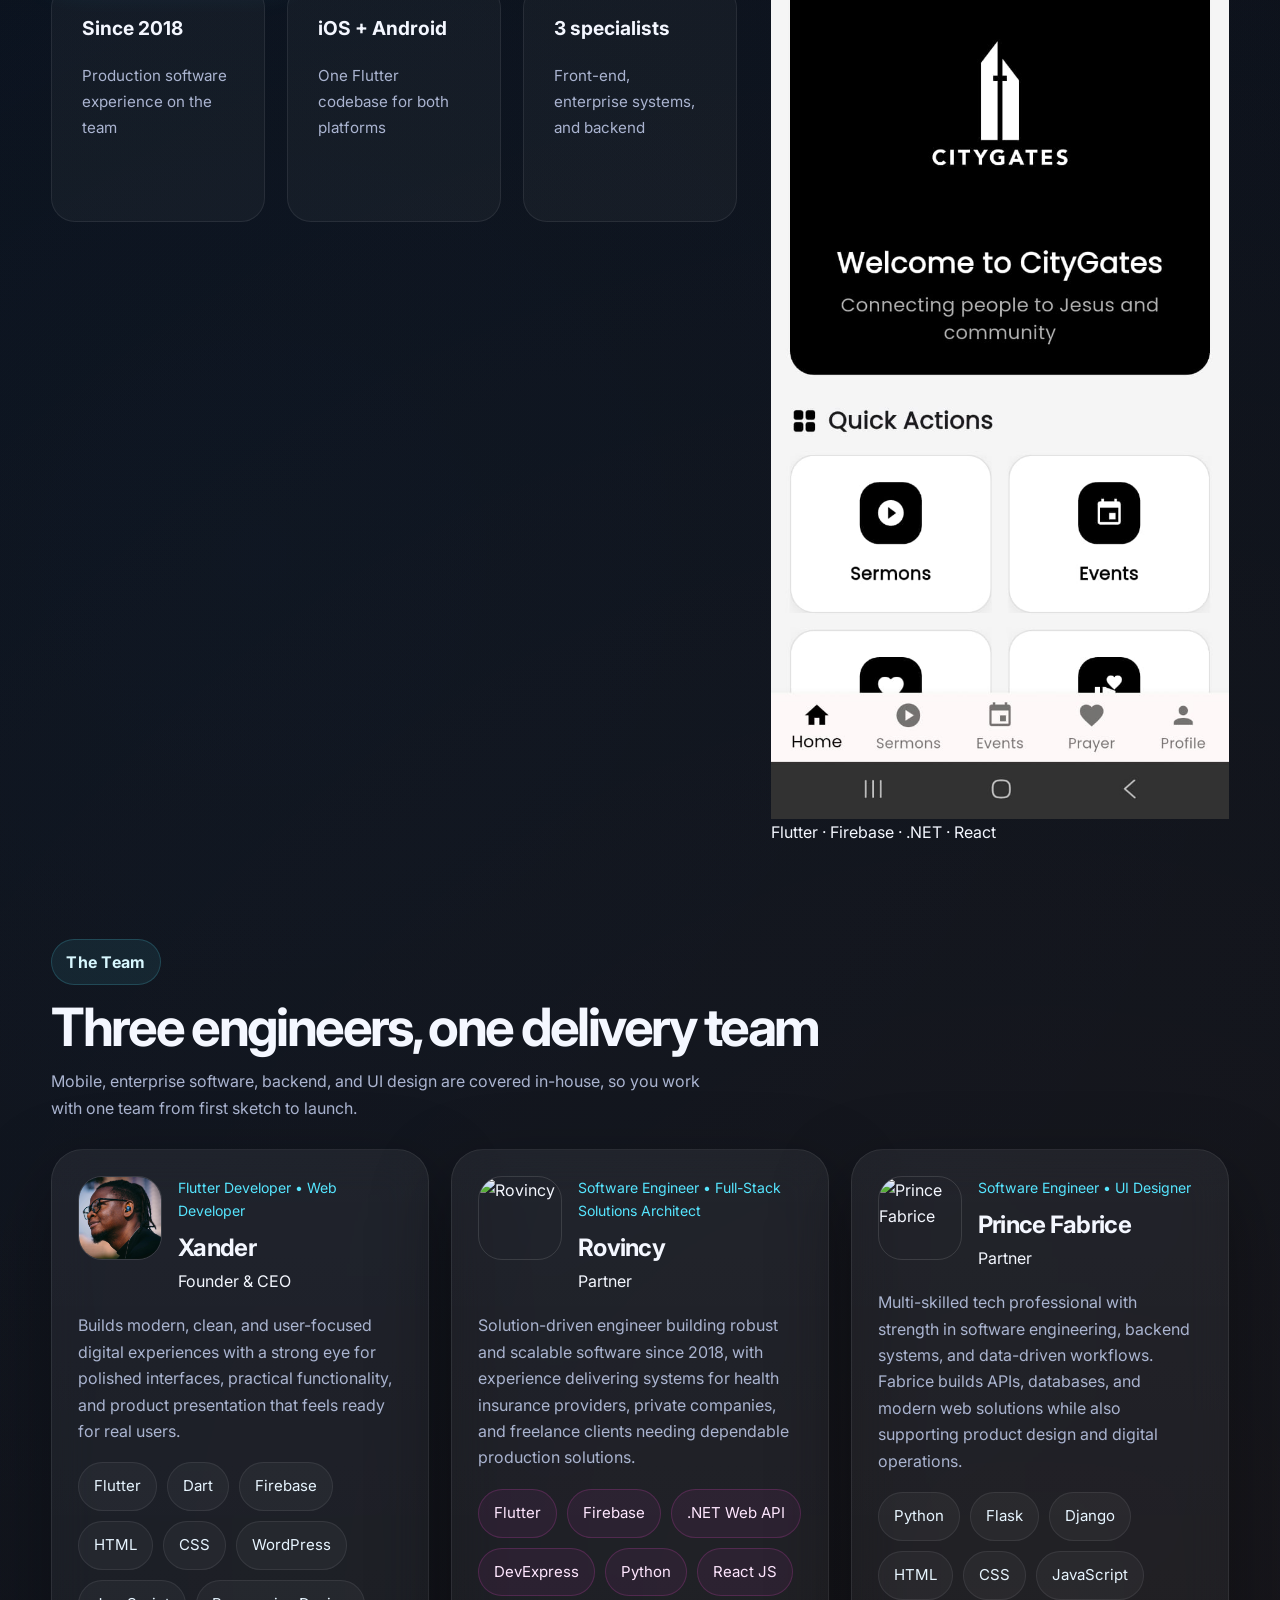
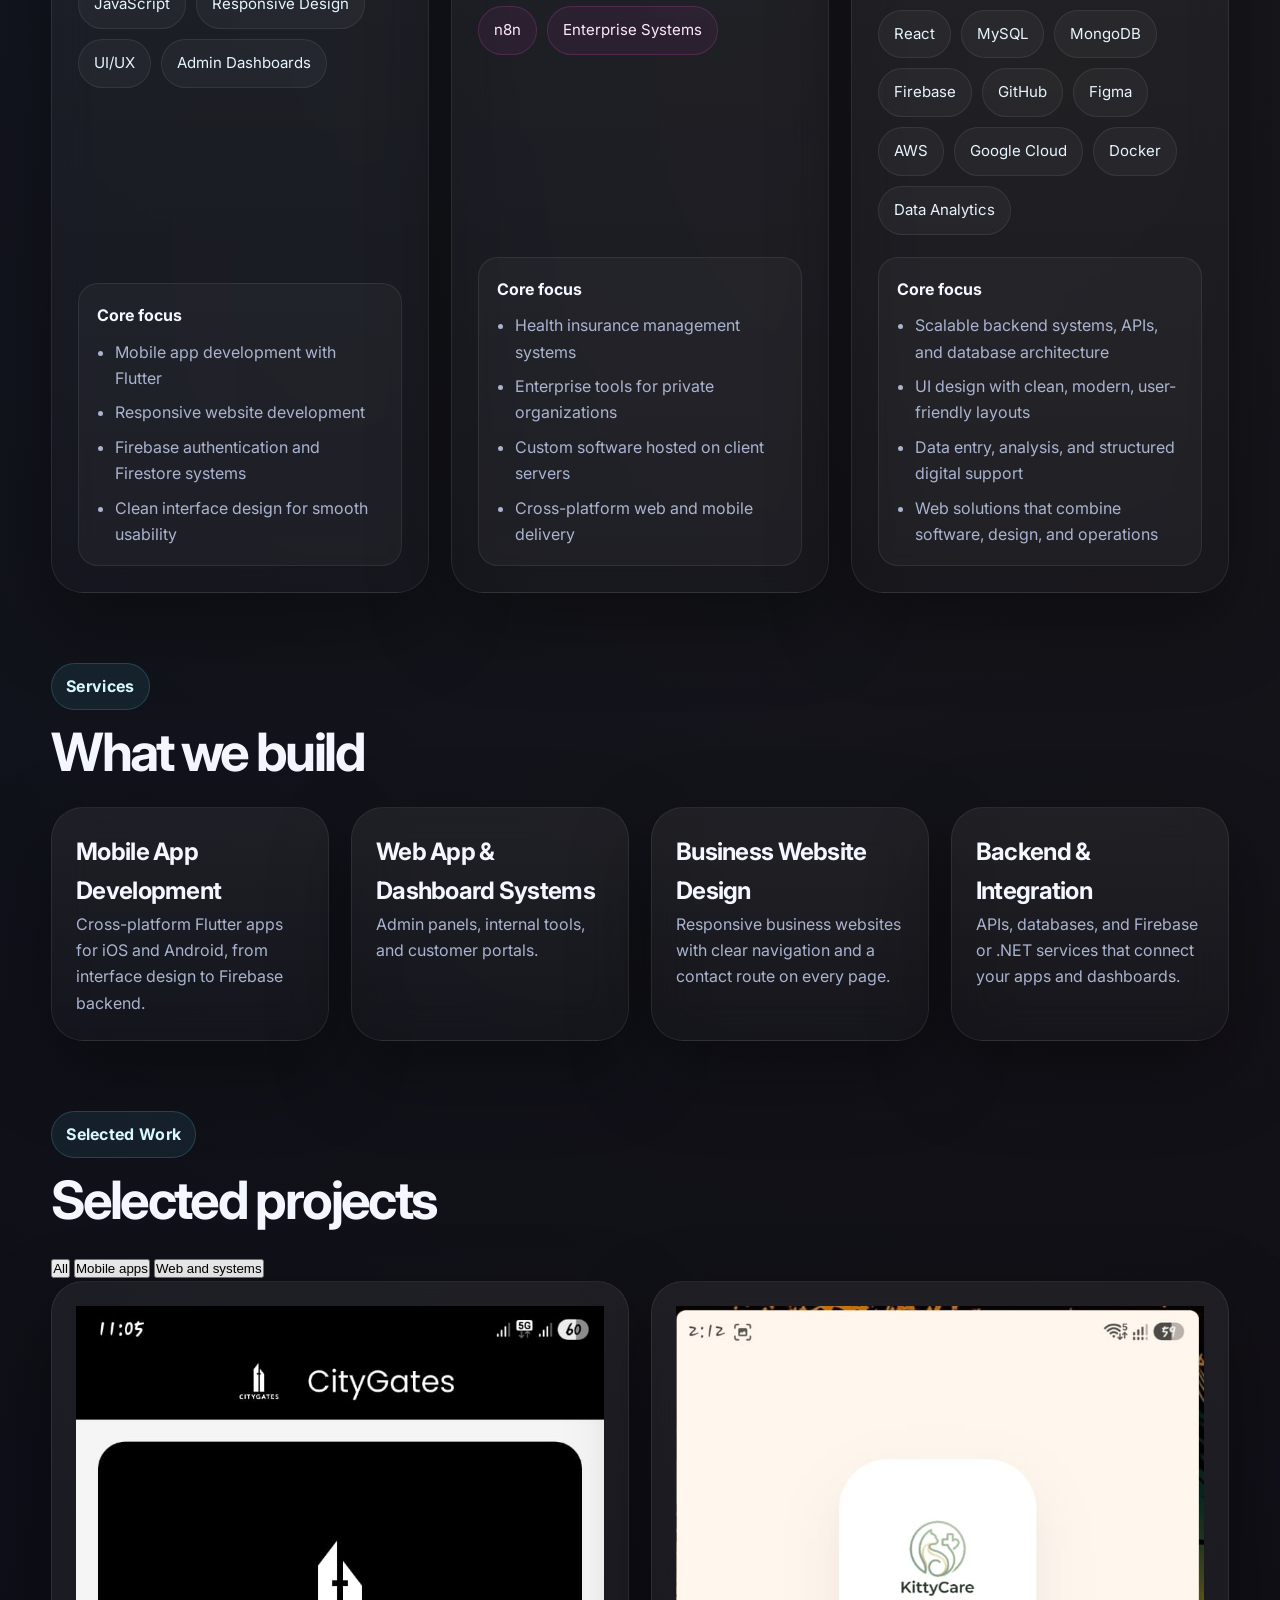
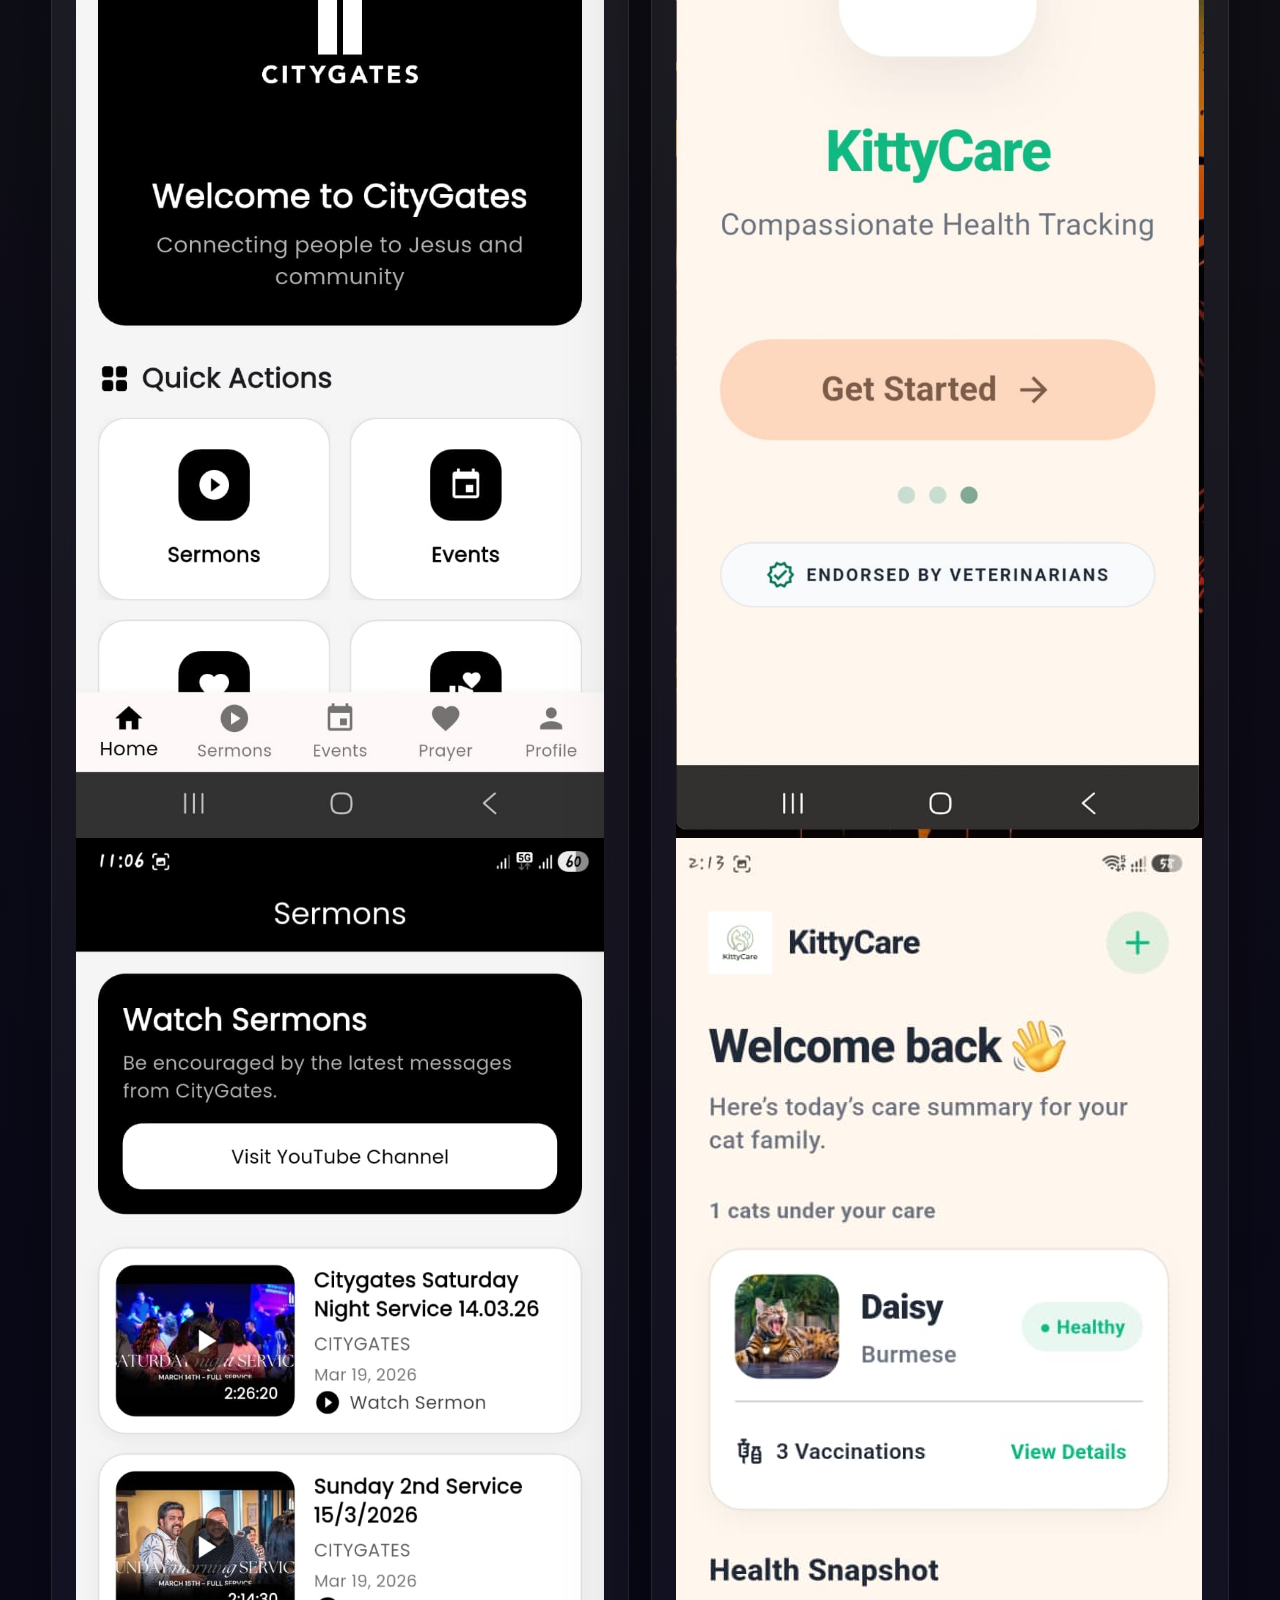
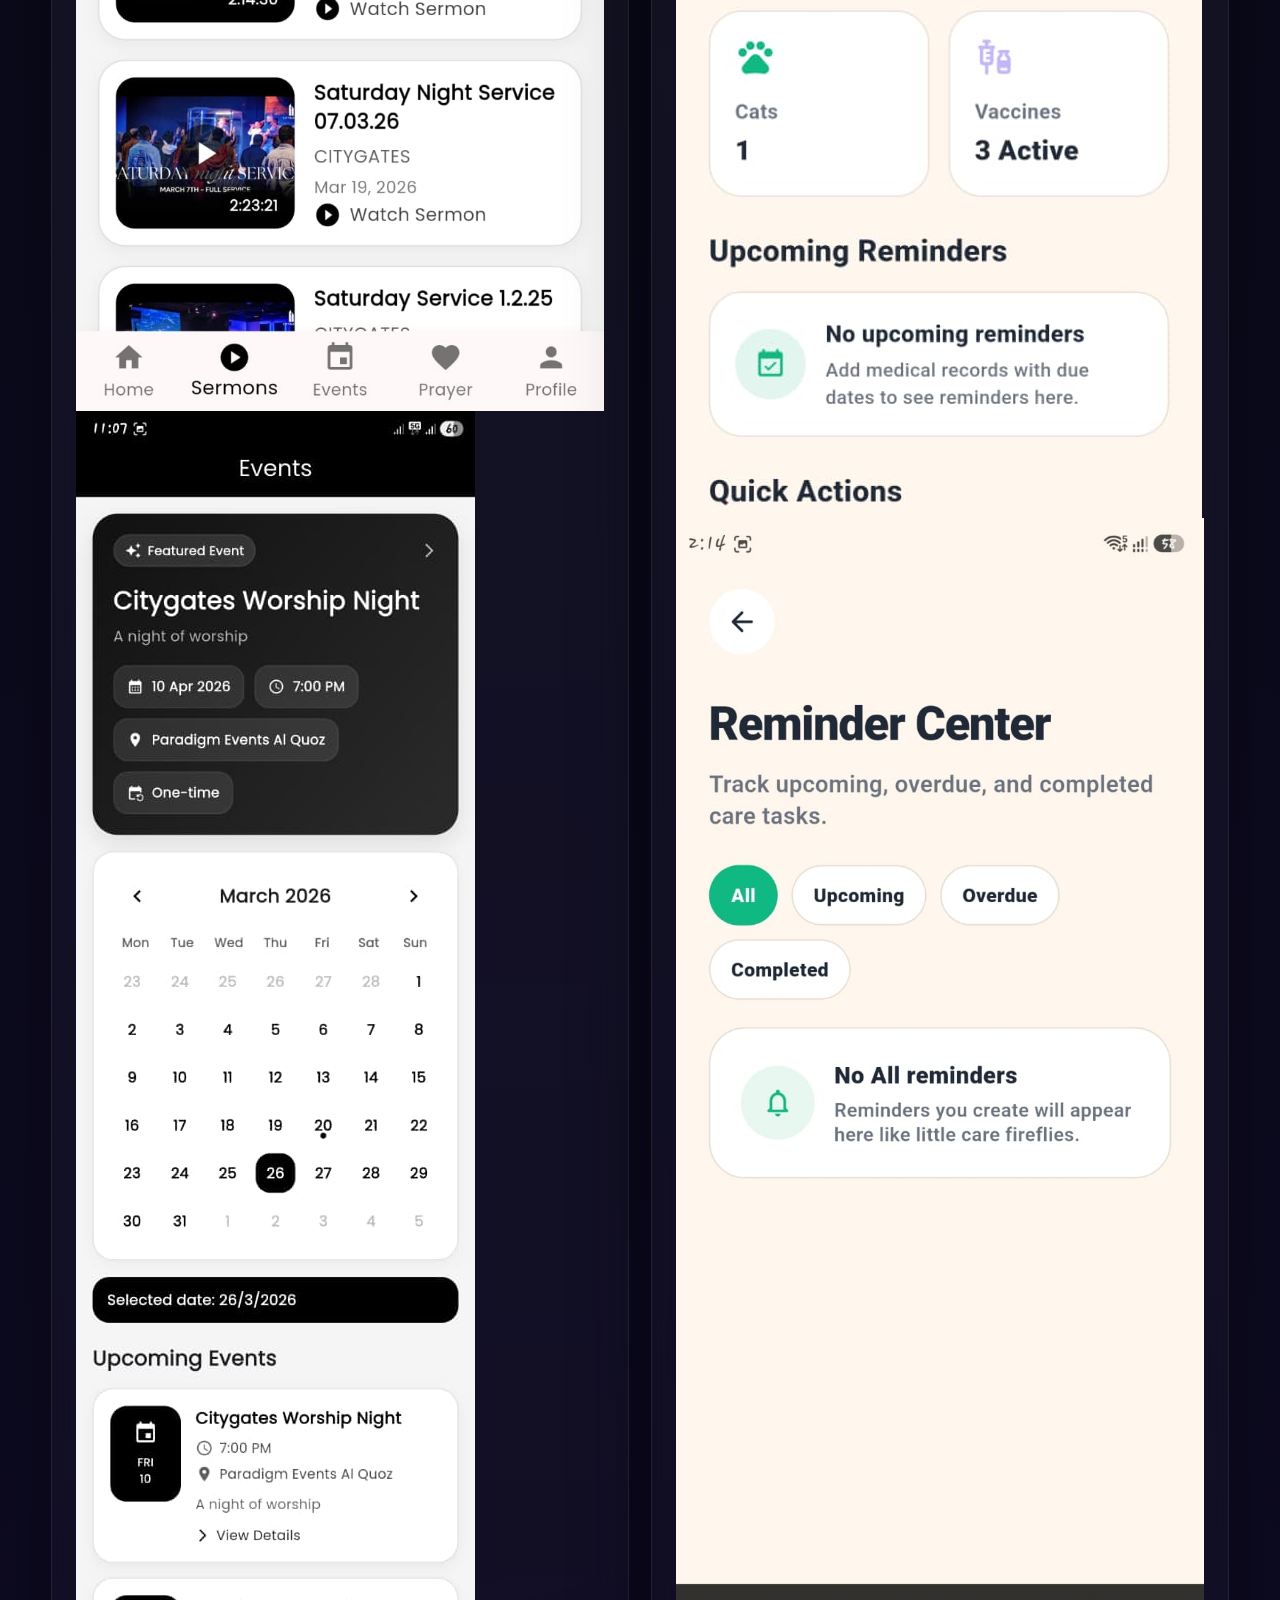
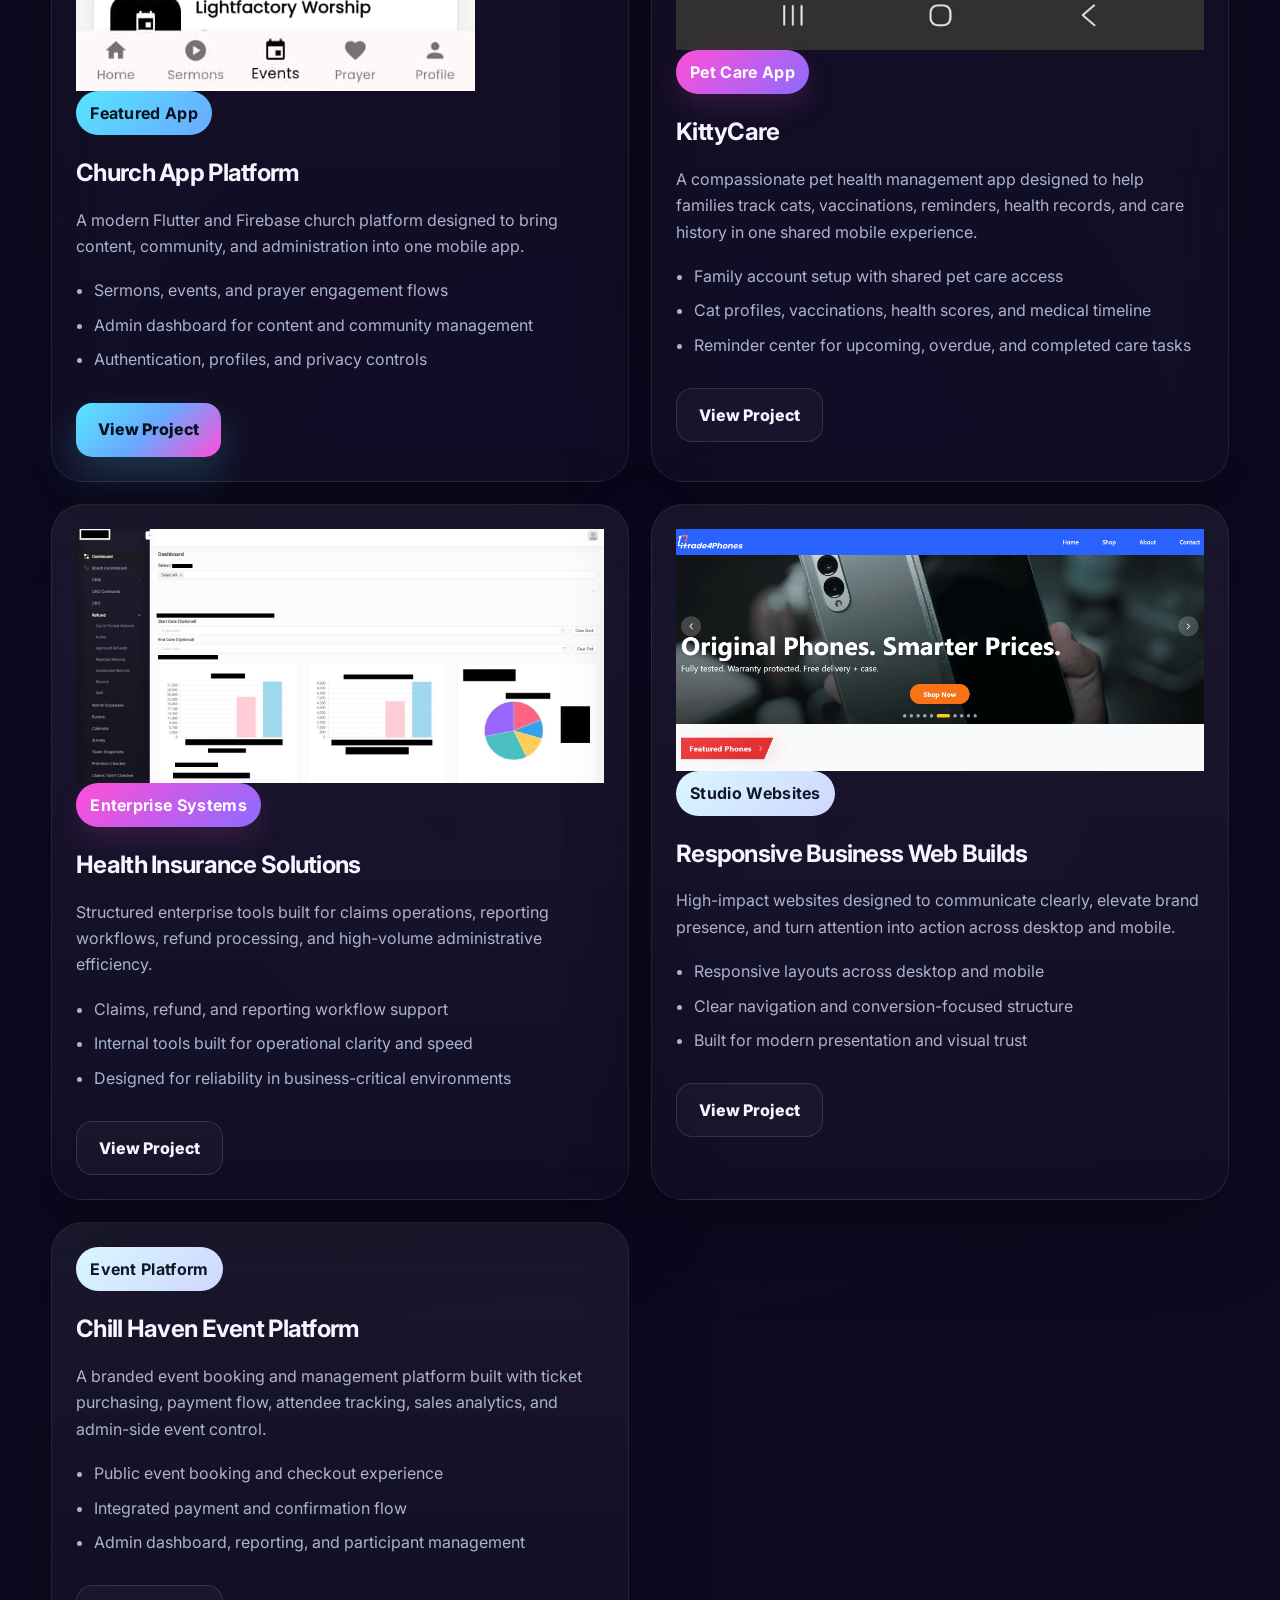
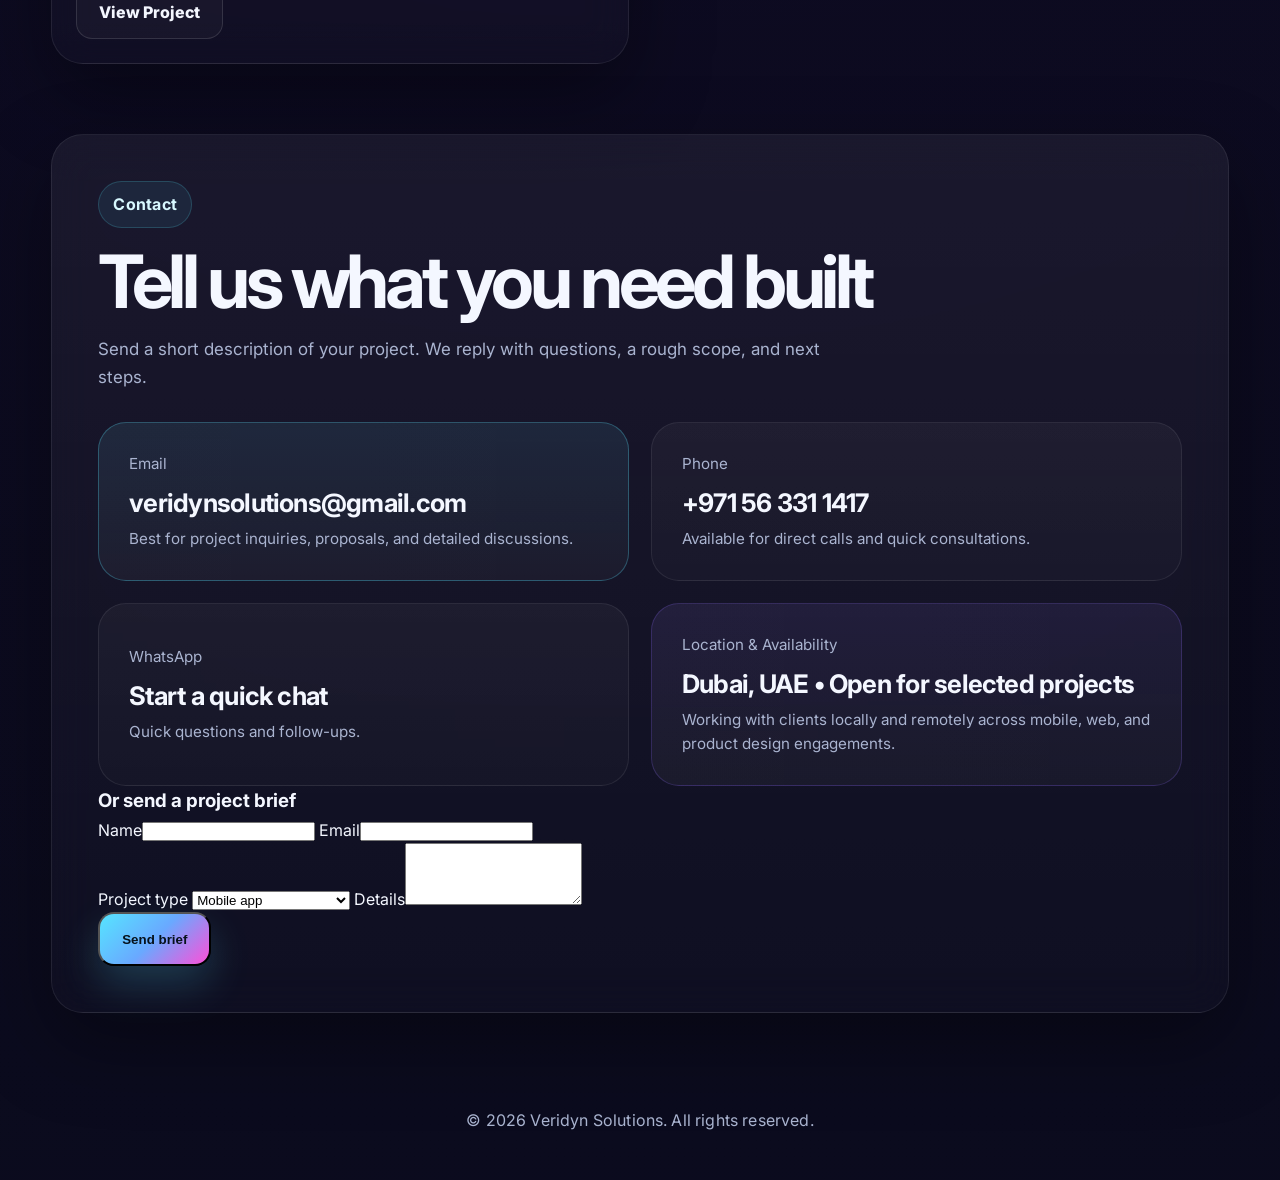
==== commit 5db1ed59: "Update index.html" ====
--- a/index.html
+++ b/index.html
@@ -4,17 +4,17 @@
   <meta charset="UTF-8" />
   <meta name="viewport" content="width=device-width, initial-scale=1.0" />
   <title>Veridyn Solutions | Mobile Apps, Web Apps & Websites</title>
-  <meta name="description" content="Veridyn Solutions builds premium mobile apps, web apps, dashboards, and responsive websites for brands and growing businesses." />
+  <meta name="description" content="Veridyn Solutions builds mobile apps, web apps, dashboards, and responsive websites for businesses in Dubai and beyond." />
   <meta name="keywords" content="Veridyn Solutions, mobile app development, web app development, website design, Flutter, Firebase, dashboards, Dubai" />
   <meta name="theme-color" content="#070b17" />
   <meta property="og:title" content="Veridyn Solutions | Mobile Apps, Web Apps & Websites" />
-  <meta property="og:description" content="A compact digital product team building polished mobile apps, web apps, and responsive websites." />
+  <meta property="og:description" content="A Dubai software studio building mobile apps, web apps, and responsive websites." />
   <meta property="og:type" content="website" />
   <meta property="og:image" content="assets/Veridyn Solutions logo.png" />
   <meta property="og:locale" content="en_US" />
   <meta name="twitter:card" content="summary_large_image" />
   <meta name="twitter:title" content="Veridyn Solutions | Mobile Apps, Web Apps & Websites" />
-  <meta name="twitter:description" content="Premium digital products built for clarity, speed, and strong presentation." />
+  <meta name="twitter:description" content="Mobile apps, web apps, and websites built by a Dubai software studio." />
   <meta name="twitter:image" content="assets/Veridyn Solutions logo.png" />
   <link rel="icon" type="image/png" href="assets/Veridyn Solutions logo.png" />
   <link rel="preconnect" href="https://fonts.googleapis.com">
@@ -37,25 +37,31 @@
       "description": "Veridyn Solutions builds mobile apps, web apps, dashboards, and responsive websites for modern businesses."
     }
   </script>
+  <script>(function(){var d=document.documentElement;d.classList.add("js");var t;try{t=localStorage.getItem("veridyn-theme")}catch(e){}if(t!=="light"&&t!=="dark"){t=window.matchMedia("(prefers-color-scheme: light)").matches?"light":"dark"}d.setAttribute("data-theme",t)})()</script>
+  <script src="script.js" defer></script>
+  <script src="background.js" defer></script>
 </head>
 <body>
-  <div class="bg-orb orb-1"></div>
-  <div class="bg-orb orb-2"></div>
-  <div class="bg-orb orb-3"></div>
-  <div class="page-noise"></div>
+  <canvas id="bg-canvas" aria-hidden="true"></canvas>
+  
 
   <header class="site-header">
     <div class="container nav-wrap">
       <a href="index.html#top" class="brand" aria-label="Veridyn Solutions home">
-        <img src="assets/Veridyn Solutions logo.png" alt="Veridyn Solutions logo" class="brand-logo-large" />
+        <img src="assets/logo-night.png" alt="Veridyn Solutions" class="brand-logo logo-night" width="172" height="40" />
+        <img src="assets/logo-day.png" alt="Veridyn Solutions" class="brand-logo logo-day" width="172" height="40" />
       </a>
 
       <nav class="nav">
         <a href="#team">Team</a>
         <a href="#services">Services</a>
         <a href="#work">Work</a>
-        <a href="#contact">Contact</a>
+        <a class="nav-cta" href="#contact">Contact</a>
       </nav>
+      <button class="theme-toggle" type="button" aria-label="Switch to day mode" aria-pressed="false">
+        <svg class="i-sun" viewBox="0 0 24 24" aria-hidden="true"><circle cx="12" cy="12" r="4"/><path d="M12 2v2M12 20v2M4.9 4.9l1.4 1.4M17.7 17.7l1.4 1.4M2 12h2M20 12h2M4.9 19.1l1.4-1.4M17.7 6.3l1.4-1.4"/></svg>
+        <svg class="i-moon" viewBox="0 0 24 24" aria-hidden="true"><path d="M20.5 14.5A8.5 8.5 0 0 1 9.5 3.5a8.5 8.5 0 1 0 11 11z"/></svg>
+      </button>
     </div>
   </header>
 
@@ -63,11 +69,10 @@
     <section class="hero">
       <div class="container hero-grid">
         <div class="hero-copy reveal">
-          <div class="eyebrow">Three builders. One sharp digital front.</div>
-          <h1>We craft <span>mobile apps</span>, <span>web apps</span>, and <span>websites</span> that look premium and work like a charm.</h1>
+          <div class="eyebrow">Software studio in Dubai, UAE</div>
+          <h1>We build mobile apps, web apps, and business websites.</h1>
           <p>
-            Veridyn Solutions blends polished product design, modern front-end presentation,
-            backend engineering, and scalable systems into one focused studio presence for serious digital work.
+            Veridyn Solutions is a three-person team covering Flutter development, enterprise software, backend engineering, and UI design. One team takes a project from interface to server.
           </p>
 
           <div class="hero-actions">
@@ -77,37 +82,26 @@
 
           <div class="hero-stats">
             <article>
-              <strong>2018+</strong>
-              <span>Engineering experience in active practice</span>
+              <strong>Since 2018</strong>
+              <span>Production software experience on the team</span>
             </article>
             <article>
-              <strong>Flutter + Web</strong>
-              <span>Cross-platform product delivery</span>
+              <strong>iOS + Android</strong>
+              <span>One Flutter codebase for both platforms</span>
             </article>
             <article>
-              <strong>3 Specialists</strong>
-              <span>Front-end, enterprise systems, and backend/data support</span>
+              <strong>3 specialists</strong>
+              <span>Front-end, enterprise systems, and backend</span>
             </article>
           </div>
         </div>
 
         <div class="hero-visual reveal delay-1">
-          <div class="orb orb-a"></div>
-          <div class="orb orb-b"></div>
-          <div class="hero-panel glass">
-            <div class="mini-tag">Studio Snapshot</div>
-            <div class="stack-tiles">
-              <span>Flutter Development</span>
-              <span>Responsive Websites</span>
-              <span>.NET Web API</span>
-              <span>Firebase Systems</span>
-              <span>Admin Dashboards</span>
-              <span>React Interfaces</span>
-              <span>Backend APIs</span>
-              <span>Data Analytics</span>
-              <span>Product UI/UX</span>
-              <span>Virtual Assistance</span>
-            </div>
+          <div class="hero-collage" aria-hidden="true">
+            <img class="hc hc-1" src="assets/kittycare/dashboard.jpeg" alt="" />
+            <img class="hc hc-2" src="assets/church_app/home.jpeg" alt="" />
+            <img class="hc hc-3" src="assets/chill_haven/landing.jpeg" alt="" />
+            <span class="hc-chip">Flutter · Firebase · .NET · React</span>
           </div>
         </div>
       </div>
@@ -116,11 +110,8 @@
     <section class="team-section" id="team">
       <div class="container section-head reveal">
         <div class="section-kicker">The Team</div>
-        <h2>Built like a compact powerhouse.</h2>
-        <p>
-          A strong team blending mobile app development, enterprise software engineering,
-          backend systems, UI design, and digital operations support into one strong delivery unit.
-        </p>
+        <h2>Three engineers, one delivery team</h2>
+        <p>Mobile, enterprise software, backend, and UI design are covered in-house, so you work with one team from first sketch to launch.</p>
       </div>
 
       <div class="container team-grid">
@@ -165,7 +156,7 @@
 
         <article class="member-card glass reveal delay-1">
           <div class="member-top">
-            <img src="assets/rovincy-logo.png" alt="Rovincy logo" class="member-photo member-logo" />
+            <img src="assets/rovincy.jpg" alt="Rovincy" class="member-photo" width="72" height="72" />
             <div class="member-heading">
               <p class="member-role">Software Engineer • Full-Stack Solutions Architect</p>
               <h3>Rovincy</h3>
@@ -202,7 +193,7 @@
 
         <article class="member-card glass reveal delay-2">
           <div class="member-top">
-            <img src="assets/fabrice-logo.png" alt="KwesiCoder logo" class="member-photo member-logo" />
+            <img src="assets/fabrice.jpg" alt="Prince Fabrice" class="member-photo" width="72" height="72" />
             <div class="member-heading">
               <p class="member-role">Software Engineer • UI Designer</p>
               <h3>Prince Fabrice</h3>
@@ -250,28 +241,28 @@
     <section class="services-section" id="services">
       <div class="container section-head reveal">
         <div class="section-kicker">Services</div>
-        <h2>What this trio can bring to the table.</h2>
+        <h2>What we build</h2>
       </div>
 
       <div class="container services-grid">
         <article class="service-card glass reveal">
           <h3>Mobile App Development</h3>
-          <p>Cross-platform Flutter apps with polished UI, thoughtful user flow, and production-ready architecture.</p>
+          <p>Cross-platform Flutter apps for iOS and Android, from interface design to Firebase backend.</p>
         </article>
 
         <article class="service-card glass reveal delay-1">
           <h3>Web App & Dashboard Systems</h3>
-          <p>Clean admin panels, workflow tools, internal systems, and user-facing portals built for clarity and speed.</p>
+          <p>Admin panels, internal tools, and customer portals.</p>
         </article>
 
         <article class="service-card glass reveal delay-2">
           <h3>Business Website Design</h3>
-          <p>Modern responsive websites that sharpen brand presence and turn visitors into warm leads.</p>
+          <p>Responsive business websites with clear navigation and a contact route on every page.</p>
         </article>
 
         <article class="service-card glass reveal">
           <h3>Backend & Integration</h3>
-          <p>Firebase, APIs, databases, cloud-connected features, and backend services that keep products humming beneath the surface.</p>
+          <p>APIs, databases, and Firebase or .NET services that connect your apps and dashboards.</p>
         </article>
       </div>
     </section>
@@ -279,16 +270,24 @@
     <section class="work-section" id="work">
       <div class="container section-head reveal">
         <div class="section-kicker">Selected Work</div>
-        <h2>Selected work built for clarity, scale, and impact.</h2>
+        <h2>Selected projects</h2>
+      </div>
+
+      <div class="container work-filter" role="group" aria-label="Filter projects">
+        <button class="filter-btn is-active" type="button" data-filter="all" aria-pressed="true">All</button>
+        <button class="filter-btn" type="button" data-filter="mobile" aria-pressed="false">Mobile apps</button>
+        <button class="filter-btn" type="button" data-filter="web" aria-pressed="false">Web and systems</button>
       </div>
 
       <div class="container work-grid">
-        <article class="project-card glass reveal">
+        <article class="project-card glass reveal featured" data-cat="mobile">
+<div class="project-thumb"><img src="assets/church_app/home.jpeg" alt="" loading="lazy" /><img src="assets/church_app/sermons.jpeg" alt="" loading="lazy" /><img src="assets/church_app/events.jpeg" alt="" loading="lazy" /></div>
+<div class="project-body">
           <div class="project-badge">Featured App</div>
           <h3>Church App Platform</h3>
           <p>
             A modern Flutter and Firebase church platform designed to bring content, community,
-            and administration into one seamless mobile experience.
+            and administration into one mobile app.
           </p>
           <ul>
             <li>Sermons, events, and prayer engagement flows</li>
@@ -299,9 +298,12 @@
           <div class="project-actions">
             <a href="church-app.html" class="btn btn-primary">View Project</a>
           </div>
-        </article>
-
-        <article class="project-card glass reveal delay-1">
+        </div>
+</article>
+
+        <article class="project-card glass reveal" data-cat="mobile">
+<div class="project-thumb"><img src="assets/kittycare/splash-screen.jpeg" alt="" loading="lazy" /><img src="assets/kittycare/dashboard.jpeg" alt="" loading="lazy" /><img src="assets/kittycare/reminders.jpeg" alt="" loading="lazy" /></div>
+<div class="project-body">
   <div class="project-badge alt">Pet Care App</div>
   <h3>KittyCare</h3>
   <p>
@@ -317,9 +319,12 @@
   <div class="project-actions">
     <a href="kittycare-project.html" class="btn btn-secondary">View Project</a>
   </div>
+</div>
 </article>
 
-        <article class="project-card glass reveal delay-1">
+        <article class="project-card glass reveal" data-cat="web">
+<div class="project-thumb web"><img src="assets/enterprise_systems/dashboard.jpeg" alt="" loading="lazy" /></div>
+<div class="project-body">
           <div class="project-badge alt">Enterprise Systems</div>
           <h3>Health Insurance Solutions</h3>
           <p>
@@ -335,9 +340,12 @@
           <div class="project-actions">
             <a href="enterprise-systems.html" class="btn btn-secondary">View Project</a>
           </div>
-        </article>
-
-        <article class="project-card glass reveal delay-2">
+        </div>
+</article>
+
+        <article class="project-card glass reveal" data-cat="web">
+<div class="project-thumb web"><img src="assets/studio_websites/homepage.png" alt="" loading="lazy" /></div>
+<div class="project-body">
           <div class="project-badge soft">Studio Websites</div>
           <h3>Responsive Business Web Builds</h3>
           <p>
@@ -353,9 +361,12 @@
           <div class="project-actions">
             <a href="studio-websites.html" class="btn btn-secondary">View Project</a>
           </div>
-        </article>
-
-        <article class="project-card glass reveal">
+        </div>
+</article>
+
+        <article class="project-card glass reveal" data-cat="web">
+<div class="project-thumb"><img src="assets/chill_haven/landing.jpeg" alt="" loading="lazy" /><img src="assets/chill_haven/event-details.jpeg" alt="" loading="lazy" /><img src="assets/chill_haven/checkout.jpeg" alt="" loading="lazy" /></div>
+<div class="project-body">
           <div class="project-badge soft">Event Platform</div>
           <h3>Chill Haven Event Platform</h3>
           <p>
@@ -371,7 +382,8 @@
           <div class="project-actions">
             <a href="chill-haven-project.html" class="btn btn-secondary">View Project</a>
           </div>
-        </article>
+        </div>
+</article>
       </div>
     </section>
 
@@ -379,11 +391,8 @@
       <div class="container contact-shell glass reveal">
         <div class="contact-intro">
           <div class="section-kicker">Contact</div>
-          <h2>Let’s build something sharp, modern, and built to perform.</h2>
-          <p class="contact-lead">
-            Whether you need a mobile app, a responsive website, or a custom digital solution,
-            Veridyn Solutions is ready to discuss the right build for your vision.
-          </p>
+          <h2>Tell us what you need built</h2>
+          <p class="contact-lead">Send a short description of your project. We reply with questions, a rough scope, and next steps.</p>
         </div>
 
         <div class="contact-grid refined-contact-grid">
@@ -402,7 +411,7 @@
           <a href="https://wa.me/971563311417" class="contact-card" target="_blank" rel="noopener noreferrer">
             <span class="contact-label">WhatsApp</span>
             <strong>Start a quick chat</strong>
-            <small>Ideal for faster conversations, follow-ups, and warm leads.</small>
+            <small>Quick questions and follow-ups.</small>
           </a>
 
           <div class="contact-card availability-card">
@@ -411,6 +420,28 @@
             <small>Working with clients locally and remotely across mobile, web, and product design engagements.</small>
           </div>
         </div>
+
+        <form class="contact-form" id="brief-form" novalidate data-endpoint="">
+          <h3>Or send a project brief</h3>
+          <div class="form-row">
+            <label>Name<input name="name" type="text" autocomplete="name" required /></label>
+            <label>Email<input name="email" type="email" autocomplete="email" required /></label>
+          </div>
+          <label>Project type
+            <select name="type">
+              <option>Mobile app</option>
+              <option>Web app or dashboard</option>
+              <option>Business website</option>
+              <option>Something else</option>
+            </select>
+          </label>
+          <label>Details<textarea name="details" rows="4" required></textarea></label>
+          <div class="form-foot">
+            <button class="btn btn-primary" type="submit"><span class="btn-label">Send brief</span></button>
+            <p class="form-status" role="status" aria-live="polite"></p>
+          </div>
+        </form>
+
       </div>
     </section>
   </main>
--- a/styles.css
+++ b/styles.css
@@ -1012,7 +1012,7 @@
 
 @media (max-width: 640px) {
   .brand-logo-large {
-    height: 82px;
+    height: 90px;
   }
 }
 
@@ -1025,3 +1025,25 @@
     max-width: 240px;
   }
 }
+
+/* ==============================
+   KittyCare Project Enhancements
+   ============================== */
+
+.project-card h3 {
+  color: var(--text);
+}
+
+.project-card .project-badge.alt {
+  box-shadow: 0 12px 28px rgba(255, 79, 216, 0.14);
+}
+
+.phone-frame img {
+  background: #fff7ef;
+}
+
+@media (min-width: 901px) {
+  .work-grid {
+    grid-template-columns: repeat(2, minmax(0, 1fr));
+  }
+}
